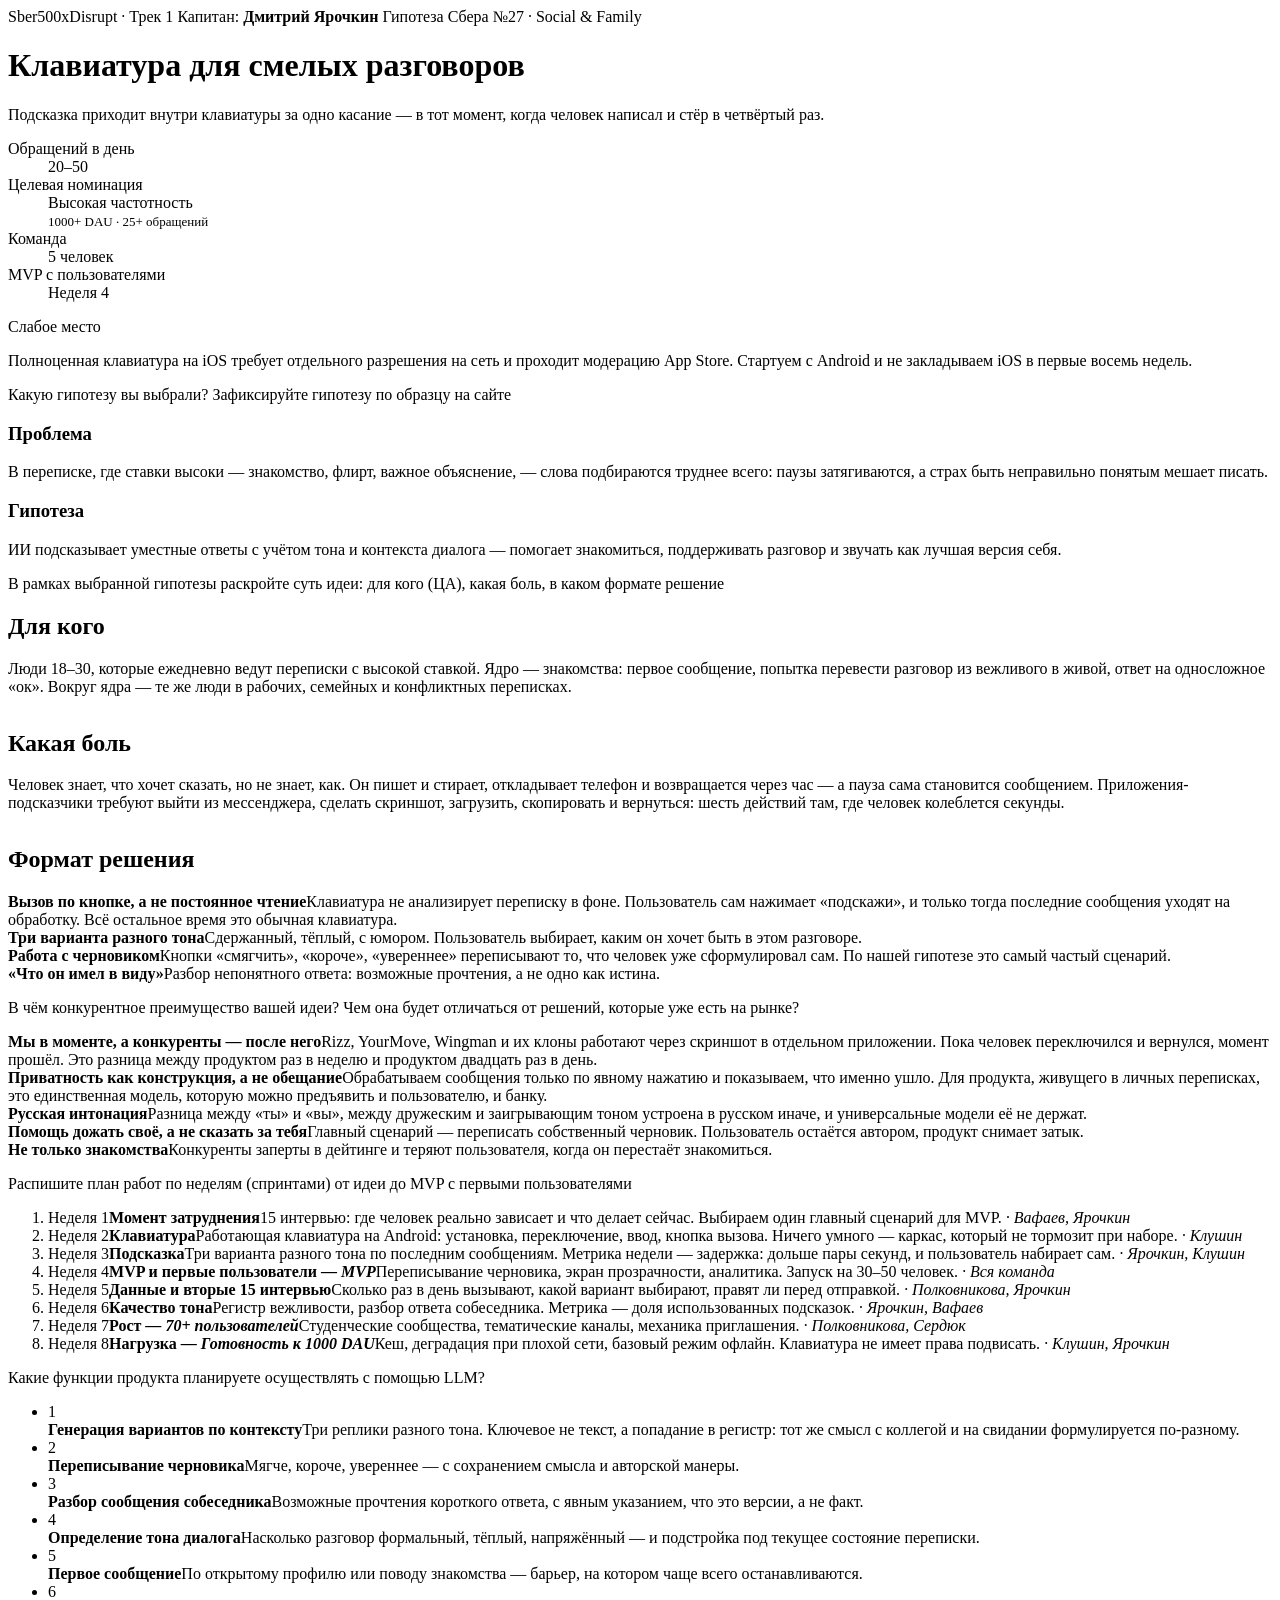
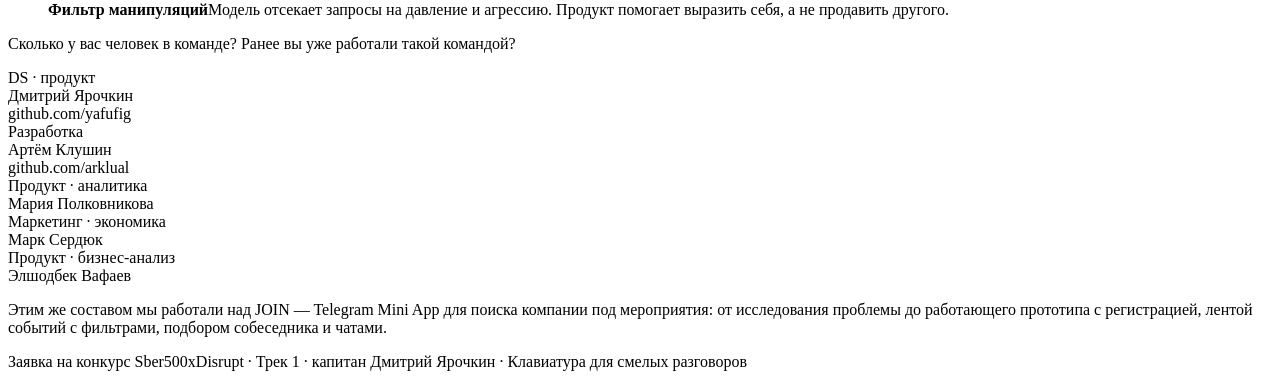
==== index.html @ 3f8eac75 "Add files via upload" ====
<!doctype html>
<html lang="ru">
<head>
<meta charset="utf-8">
<meta name="viewport" content="width=device-width,initial-scale=1">
<title>Клавиатура для смелых разговоров — заявка Sber500xDisrupt</title>
<meta name="description" content="Подсказка приходит внутри клавиатуры за одно касание — в тот момент, когда человек написал и стёр в четвёртый раз.">
<link rel="preconnect" href="https://fonts.googleapis.com">
<link rel="preconnect" href="https://fonts.gstatic.com" crossorigin>
<link href="https://fonts.googleapis.com/css2?family=Unbounded:wght@500;600;700&family=Golos+Text:wght@400;500;600&family=JetBrains+Mono:wght@400;500;700&display=swap" rel="stylesheet">
<link rel="stylesheet" href="style.css">
<style>:root{--accent:#E0245E}</style>
</head>
<body>
<div class="wrap">

<header class="masthead">
  <div class="stamp">
    <span>Sber500xDisrupt · Трек 1</span><span class="dot"></span>
    <span>Капитан: <b>Дмитрий Ярочкин</b></span><span class="dot"></span>
    <span>Гипотеза Сбера №27 · Social &amp; Family</span>
  </div>
  <h1>Клавиатура для <span class="hl">смелых разговоров</span></h1>
  <p class="lede">Подсказка приходит внутри клавиатуры за одно касание — в тот момент, когда человек написал и стёр в четвёртый раз.</p>
</header>

<div class="verdict">
  <dl class="verdict-grid">
    <div class="cell"><dt>Обращений в день</dt><dd><span class="big">20–50</span></dd></div>
    <div class="cell"><dt>Целевая номинация</dt><dd>Высокая частотность<br><span style="color:var(--ink-faint);font-size:13px">1000+ DAU · 25+ обращений</span></dd></div>
    <div class="cell"><dt>Команда</dt><dd>5 человек</dd></div>
    <div class="cell"><dt>MVP с пользователями</dt><dd>Неделя 4</dd></div>
  </dl>
  <div class="weakspot">
    <span class="tag">Слабое место</span>
    <p>Полноценная клавиатура на iOS требует отдельного разрешения на сеть и проходит модерацию App Store. Стартуем с Android и не закладываем iOS в первые восемь недель.</p>
  </div>
</div>

<main>

<section>
  <p class="q">Какую гипотезу вы выбрали? Зафиксируйте гипотезу по образцу на сайте</p>
  <div class="duo">
    <div class="card"><h3>Проблема</h3><p>В переписке, где ставки высоки — знакомство, флирт, важное объяснение, — слова подбираются труднее всего: паузы затягиваются, а страх быть неправильно понятым мешает писать.</p></div>
    <div class="card accented"><h3>Гипотеза</h3><p>ИИ подсказывает уместные ответы с учётом тона и контекста диалога — помогает знакомиться, поддерживать разговор и звучать как лучшая версия себя.</p></div>
  </div>
</section>

<section>
  <p class="q">В рамках выбранной гипотезы раскройте суть идеи: для кого (ЦА), какая боль, в каком формате решение</p>
  <h2>Для кого</h2>
  <p>Люди 18–30, которые ежедневно ведут переписки с высокой ставкой. Ядро — знакомства: первое сообщение, попытка перевести разговор из вежливого в живой, ответ на односложное «ок». Вокруг ядра — те же люди в рабочих, семейных и конфликтных переписках.</p>
  <h2 style="margin-top:34px">Какая боль</h2>
  <p>Человек знает, что хочет сказать, но не знает, как. Он пишет и стирает, откладывает телефон и возвращается через час — а пауза сама становится сообщением. Приложения-подсказчики требуют выйти из мессенджера, сделать скриншот, загрузить, скопировать и вернуться: шесть действий там, где человек колеблется секунды.</p>
  <h2 style="margin-top:34px">Формат решения</h2>
  <div class="claims"><div class="claim"><b>Вызов по кнопке, а не постоянное чтение</b><span>Клавиатура не анализирует переписку в фоне. Пользователь сам нажимает «подскажи», и только тогда последние сообщения уходят на обработку. Всё остальное время это обычная клавиатура.</span></div><div class="claim"><b>Три варианта разного тона</b><span>Сдержанный, тёплый, с юмором. Пользователь выбирает, каким он хочет быть в этом разговоре.</span></div><div class="claim"><b>Работа с черновиком</b><span>Кнопки «смягчить», «короче», «увереннее» переписывают то, что человек уже сформулировал сам. По нашей гипотезе это самый частый сценарий.</span></div><div class="claim"><b>«Что он имел в виду»</b><span>Разбор непонятного ответа: возможные прочтения, а не одно как истина.</span></div></div>
</section>

<section>
  <p class="q">В чём конкурентное преимущество вашей идеи? Чем она будет отличаться от решений, которые уже есть на рынке?</p>
  <div class="claims"><div class="claim"><b>Мы в моменте, а конкуренты — после него</b><span>Rizz, YourMove, Wingman и их клоны работают через скриншот в отдельном приложении. Пока человек переключился и вернулся, момент прошёл. Это разница между продуктом раз в неделю и продуктом двадцать раз в день.</span></div><div class="claim"><b>Приватность как конструкция, а не обещание</b><span>Обрабатываем сообщения только по явному нажатию и показываем, что именно ушло. Для продукта, живущего в личных переписках, это единственная модель, которую можно предъявить и пользователю, и банку.</span></div><div class="claim"><b>Русская интонация</b><span>Разница между «ты» и «вы», между дружеским и заигрывающим тоном устроена в русском иначе, и универсальные модели её не держат.</span></div><div class="claim"><b>Помощь дожать своё, а не сказать за тебя</b><span>Главный сценарий — переписать собственный черновик. Пользователь остаётся автором, продукт снимает затык.</span></div><div class="claim"><b>Не только знакомства</b><span>Конкуренты заперты в дейтинге и теряют пользователя, когда он перестаёт знакомиться.</span></div></div>
</section>

<section>
  <p class="q">Распишите план работ по неделям (спринтами) от идеи до MVP с первыми пользователями</p>
  <ol class="sprints"><li class="sprint"><span class="wk">Неделя 1</span><b>Момент затруднения</b><span>15 интервью: где человек реально зависает и что делает сейчас. Выбираем один главный сценарий для MVP. <em>· Вафаев, Ярочкин</em></span></li><li class="sprint"><span class="wk">Неделя 2</span><b>Клавиатура</b><span>Работающая клавиатура на Android: установка, переключение, ввод, кнопка вызова. Ничего умного — каркас, который не тормозит при наборе. <em>· Клушин</em></span></li><li class="sprint"><span class="wk">Неделя 3</span><b>Подсказка</b><span>Три варианта разного тона по последним сообщениям. Метрика недели — задержка: дольше пары секунд, и пользователь набирает сам. <em>· Ярочкин, Клушин</em></span></li><li class="sprint milestone"><span class="wk">Неделя 4</span><b>MVP и первые пользователи — <em>MVP</em></b><span>Переписывание черновика, экран прозрачности, аналитика. Запуск на 30–50 человек. <em>· Вся команда</em></span></li><li class="sprint"><span class="wk">Неделя 5</span><b>Данные и вторые 15 интервью</b><span>Сколько раз в день вызывают, какой вариант выбирают, правят ли перед отправкой. <em>· Полковникова, Ярочкин</em></span></li><li class="sprint"><span class="wk">Неделя 6</span><b>Качество тона</b><span>Регистр вежливости, разбор ответа собеседника. Метрика — доля использованных подсказок. <em>· Ярочкин, Вафаев</em></span></li><li class="sprint milestone"><span class="wk">Неделя 7</span><b>Рост — <em>70+ пользователей</em></b><span>Студенческие сообщества, тематические каналы, механика приглашения. <em>· Полковникова, Сердюк</em></span></li><li class="sprint milestone"><span class="wk">Неделя 8</span><b>Нагрузка — <em>Готовность к 1000 DAU</em></b><span>Кеш, деградация при плохой сети, базовый режим офлайн. Клавиатура не имеет права подвисать. <em>· Клушин, Ярочкин</em></span></li></ol>
</section>

<section>
  <p class="q">Какие функции продукта планируете осуществлять с помощью LLM?</p>
  <ul class="llm"><li><span class="n">1</span><div><b>Генерация вариантов по контексту</b><span>Три реплики разного тона. Ключевое не текст, а попадание в регистр: тот же смысл с коллегой и на свидании формулируется по-разному.</span></div></li><li><span class="n">2</span><div><b>Переписывание черновика</b><span>Мягче, короче, увереннее — с сохранением смысла и авторской манеры.</span></div></li><li><span class="n">3</span><div><b>Разбор сообщения собеседника</b><span>Возможные прочтения короткого ответа, с явным указанием, что это версии, а не факт.</span></div></li><li><span class="n">4</span><div><b>Определение тона диалога</b><span>Насколько разговор формальный, тёплый, напряжённый — и подстройка под текущее состояние переписки.</span></div></li><li><span class="n">5</span><div><b>Первое сообщение</b><span>По открытому профилю или поводу знакомства — барьер, на котором чаще всего останавливаются.</span></div></li><li><span class="n">6</span><div><b>Фильтр манипуляций</b><span>Модель отсекает запросы на давление и агрессию. Продукт помогает выразить себя, а не продавить другого.</span></div></li></ul>
</section>

<section>
  <p class="q">Сколько у вас человек в команде? Ранее вы уже работали такой командой?</p>
  <div class="team"><div class="member"><div class="role">DS · продукт</div><div class="nm">Дмитрий Ярочкин</div><div class="gh">github.com/yafufig</div></div><div class="member"><div class="role">Разработка</div><div class="nm">Артём Клушин</div><div class="gh">github.com/arklual</div></div><div class="member"><div class="role">Продукт · аналитика</div><div class="nm">Мария Полковникова</div></div><div class="member"><div class="role">Маркетинг · экономика</div><div class="nm">Марк Сердюк</div></div><div class="member"><div class="role">Продукт · бизнес-анализ</div><div class="nm">Элшодбек Вафаев</div></div></div>
  <p class="note">Этим же составом мы работали над JOIN — Telegram Mini App для поиска компании под мероприятия: от исследования проблемы до работающего прототипа с регистрацией, лентой событий с фильтрами, подбором собеседника и чатами.</p>
</section>

</main>

<footer>
  Заявка на конкурс Sber500xDisrupt · Трек 1 · капитан Дмитрий Ярочкин · Клавиатура для смелых разговоров
</footer>
</div>
</body>
</html>
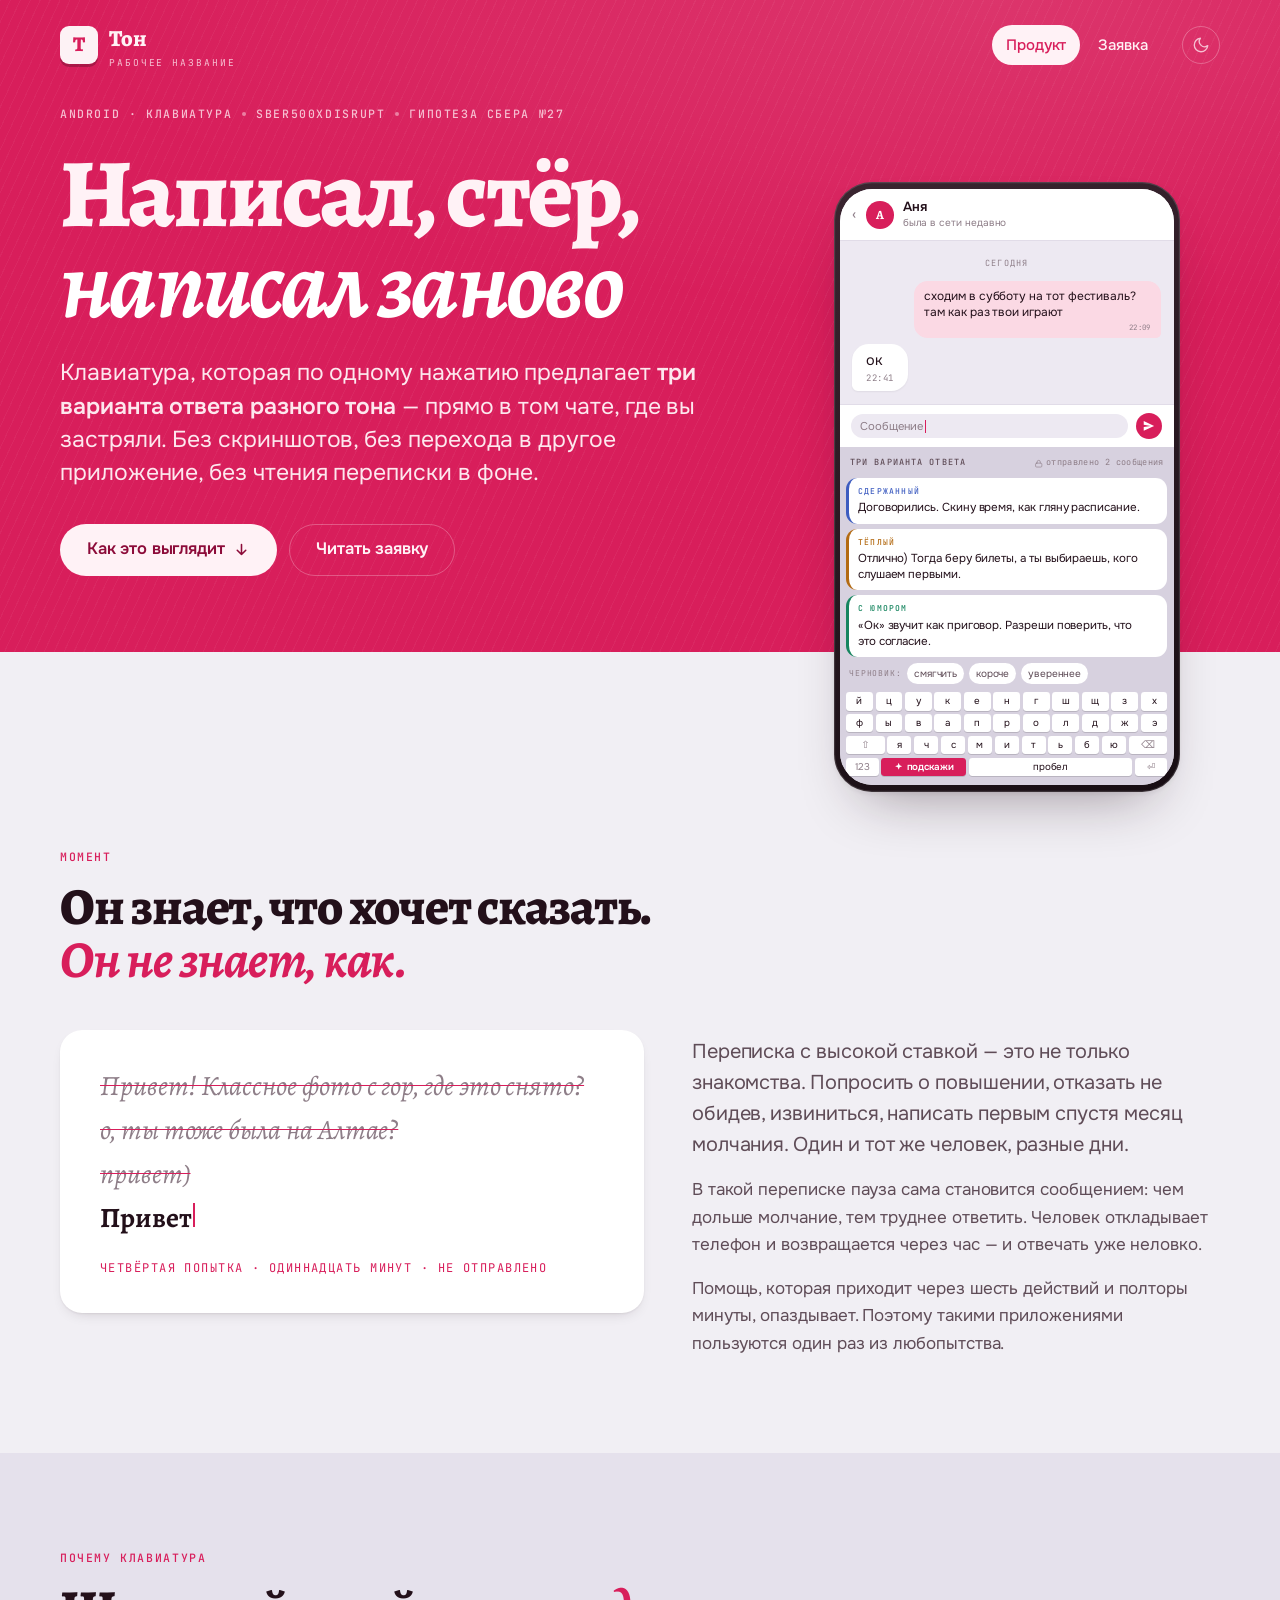
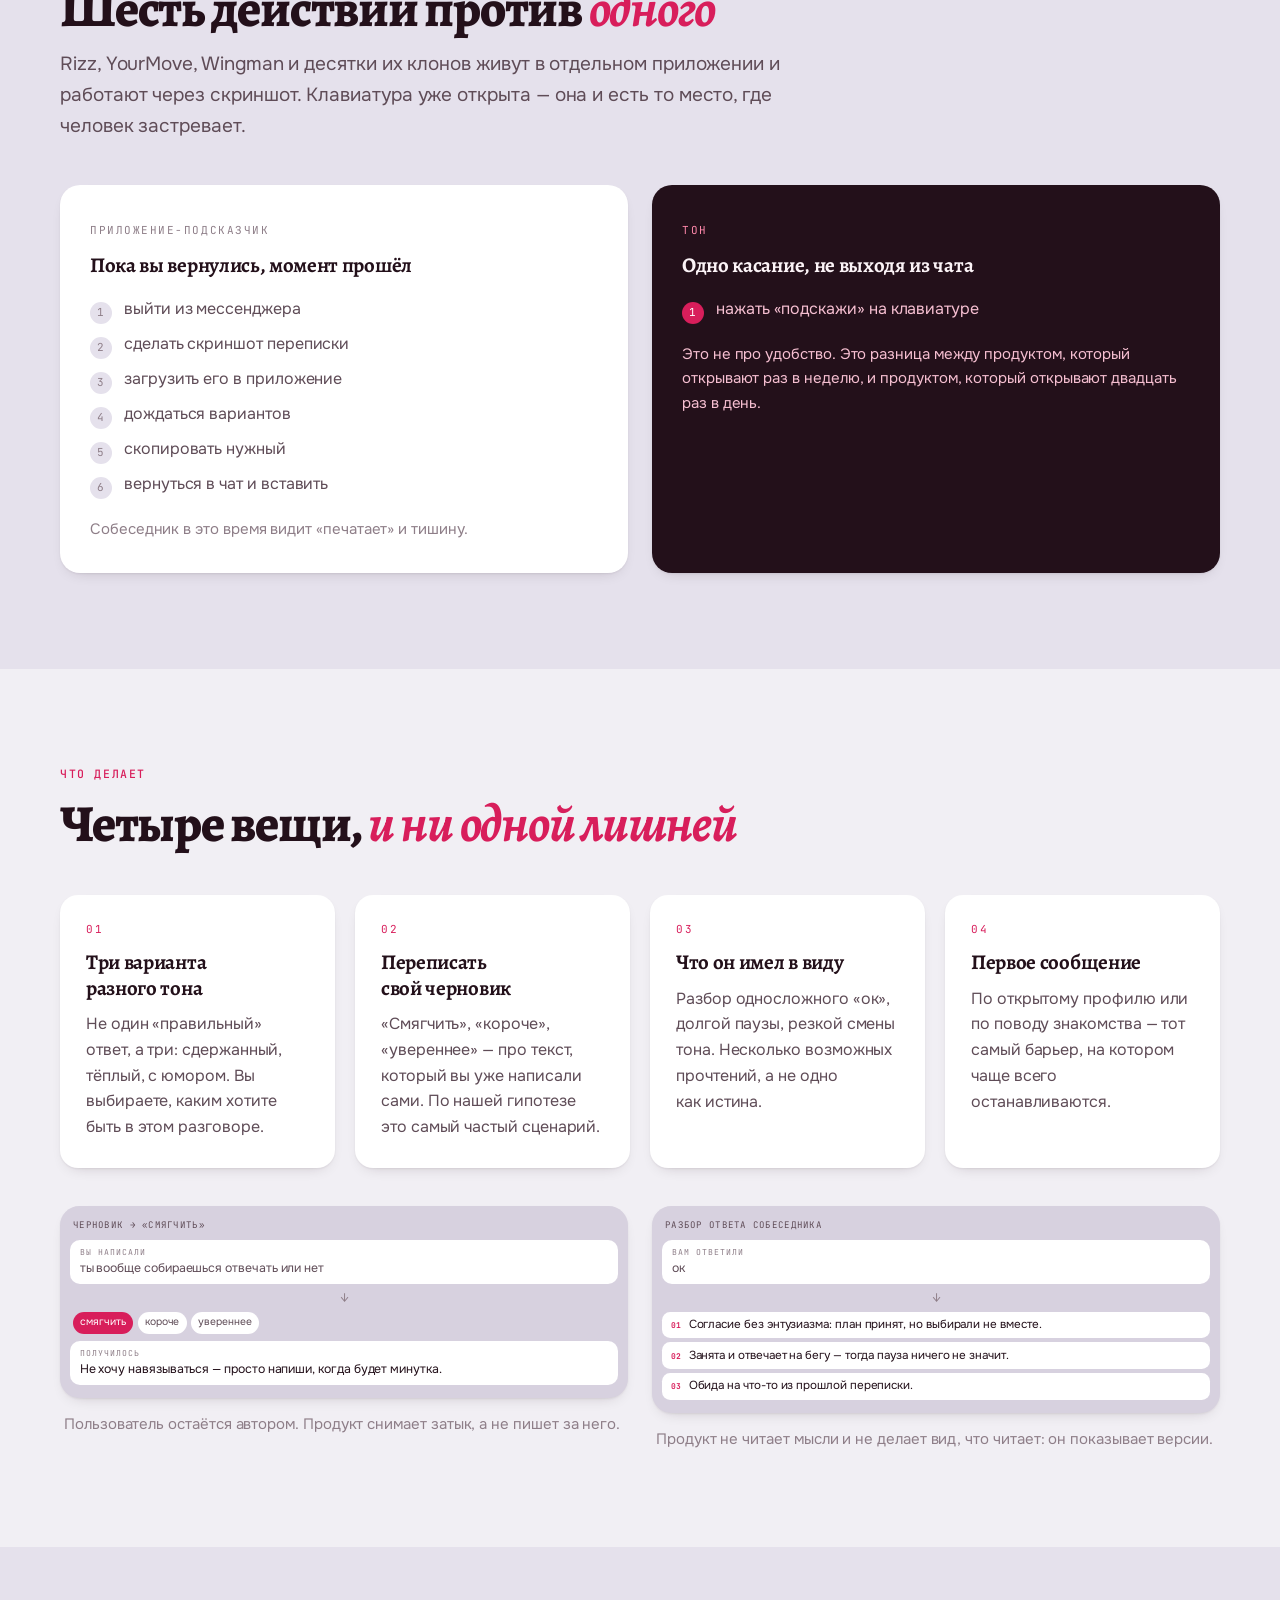
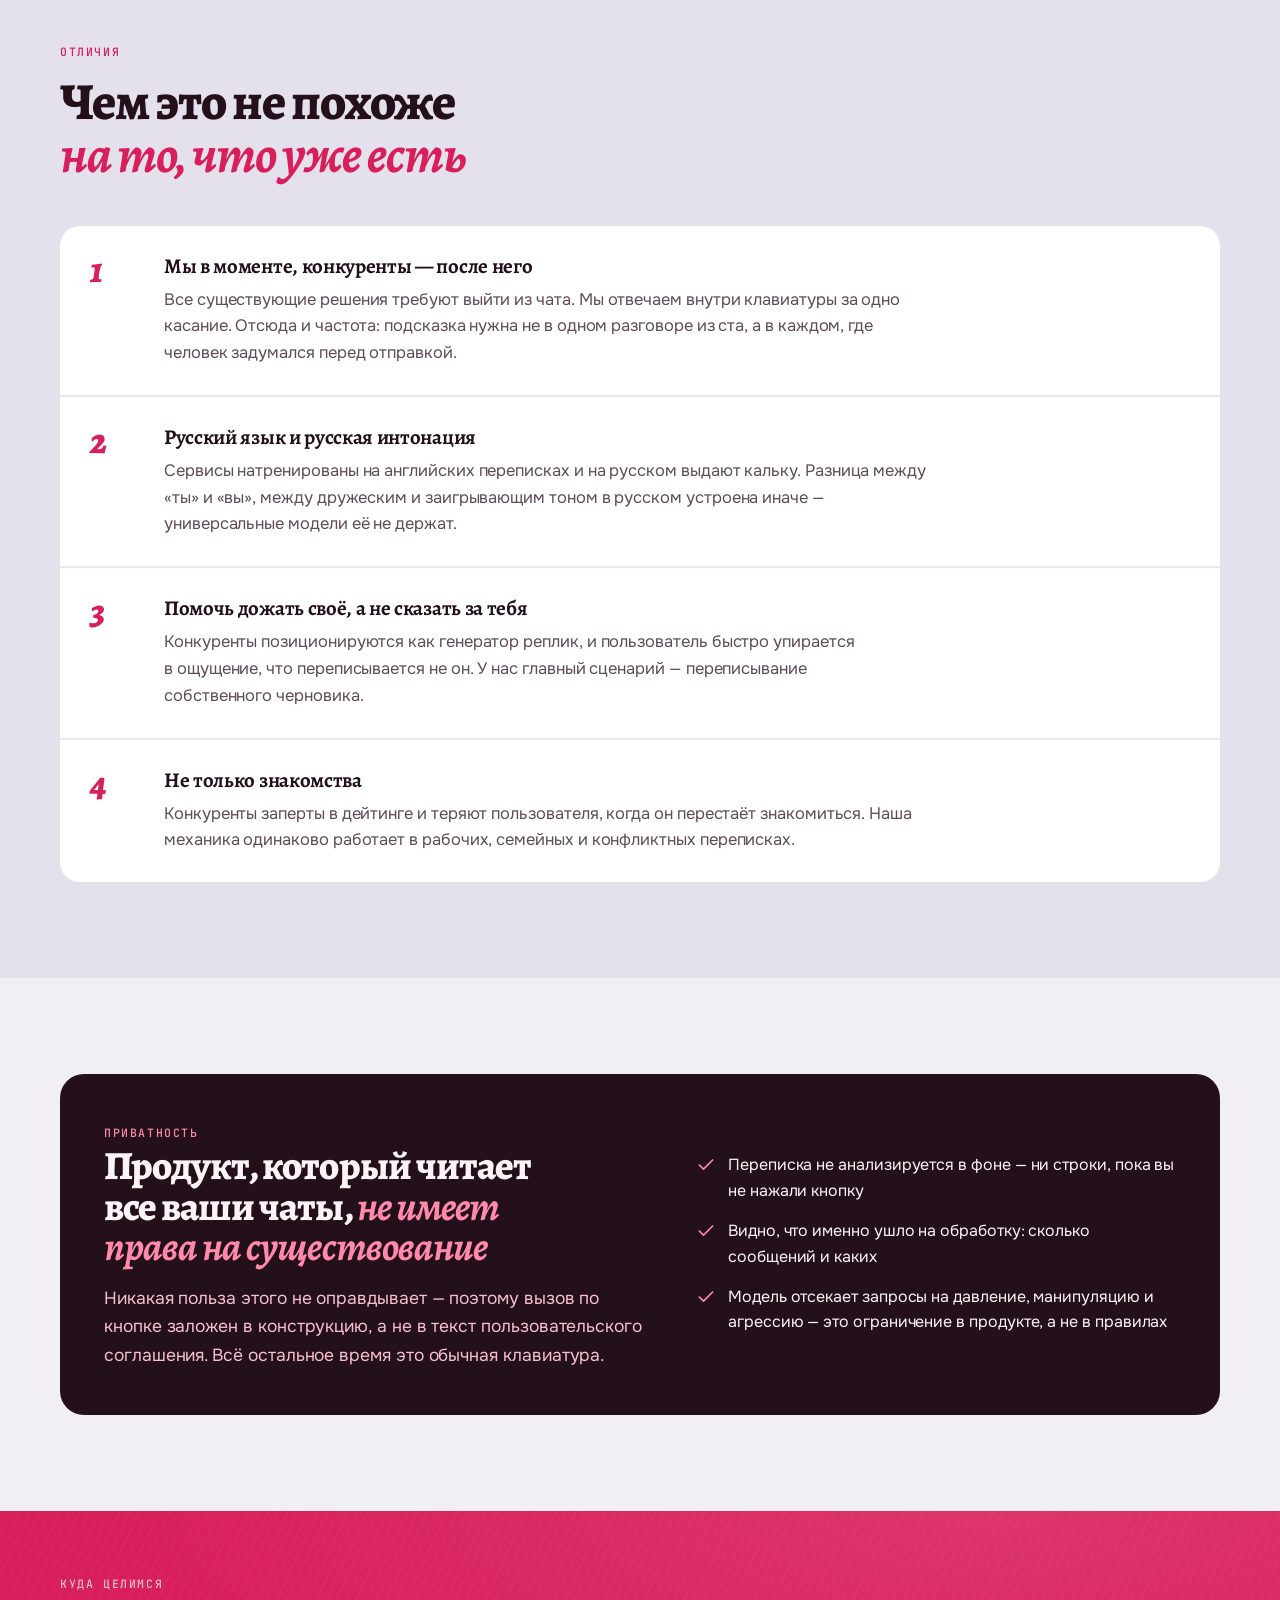
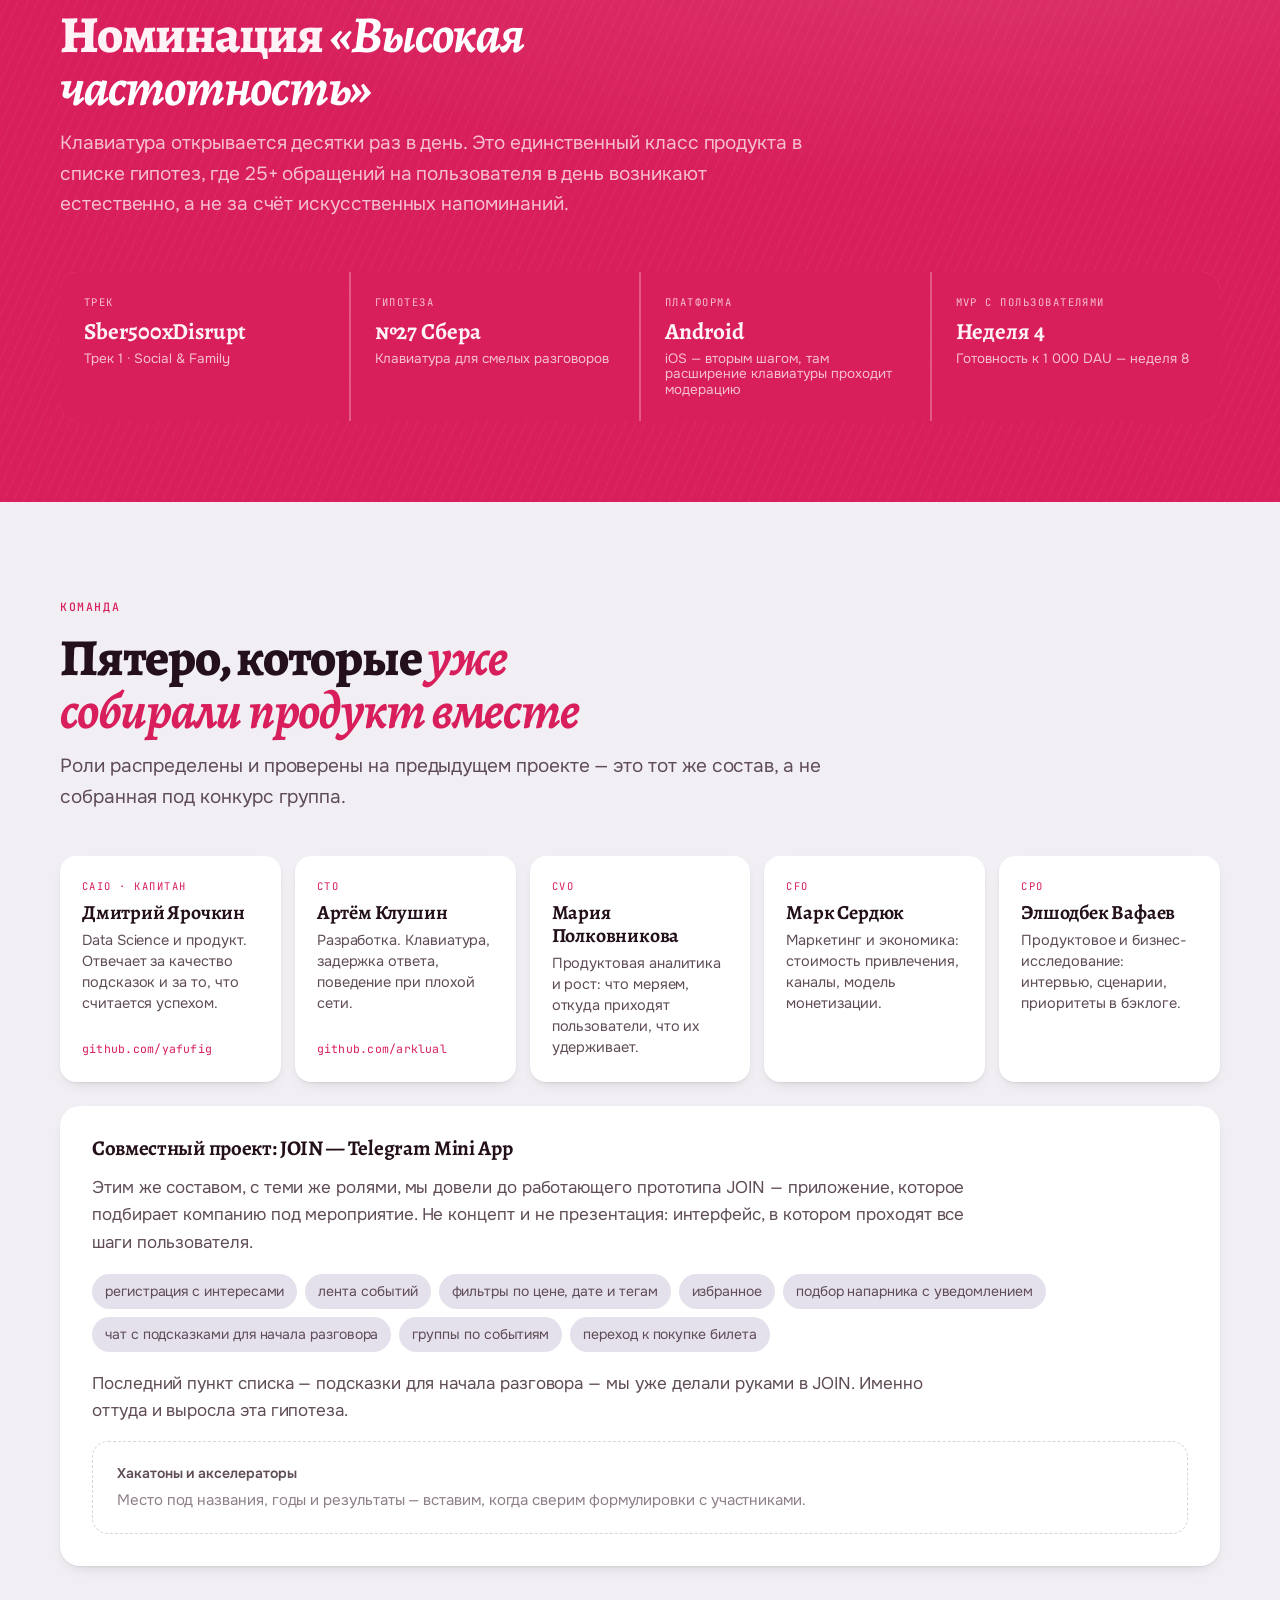
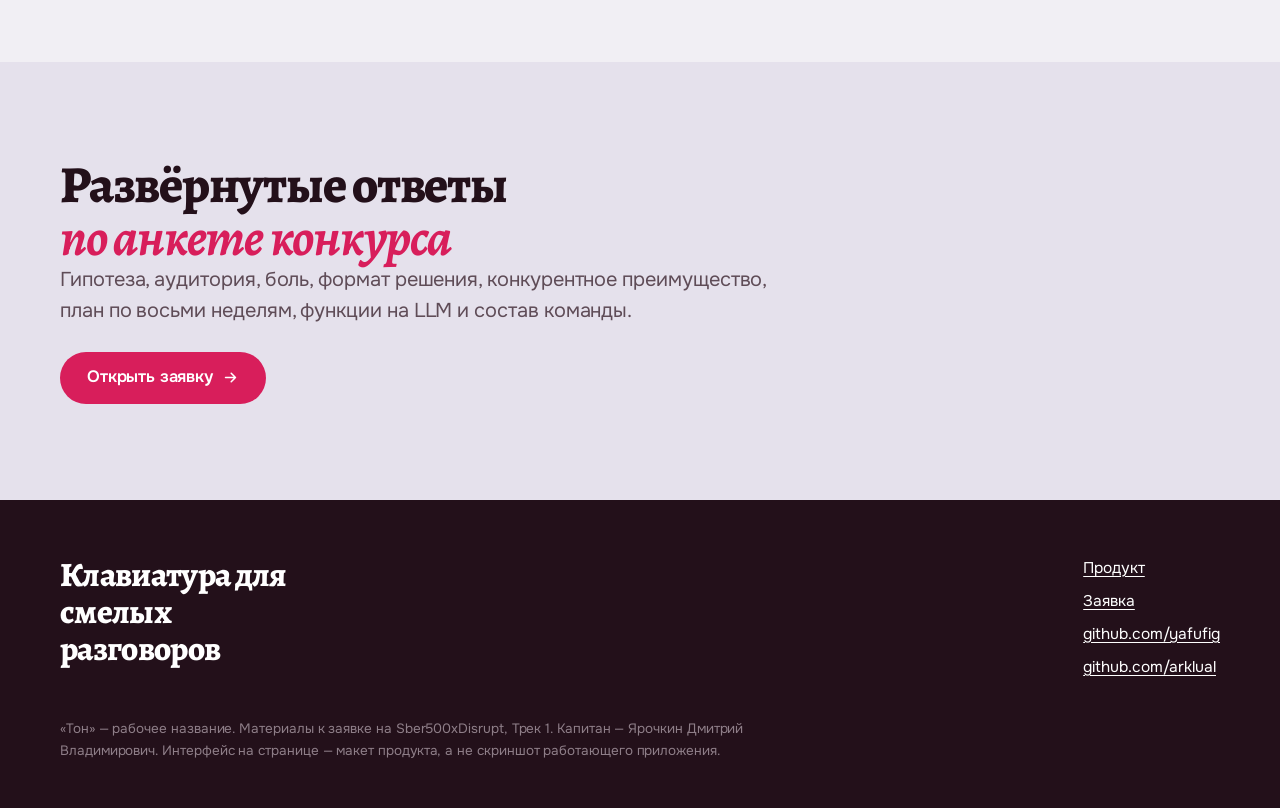
==== commit e50d10cb: "Add files via upload" ====
--- a/index.html
+++ b/index.html
@@ -2,87 +2,500 @@
 <html lang="ru">
 <head>
 <meta charset="utf-8">
-<meta name="viewport" content="width=device-width,initial-scale=1">
-<title>Клавиатура для смелых разговоров — заявка Sber500xDisrupt</title>
-<meta name="description" content="Подсказка приходит внутри клавиатуры за одно касание — в тот момент, когда человек написал и стёр в четвёртый раз.">
+<meta name="viewport" content="width=device-width, initial-scale=1">
+<title>Тон — клавиатура для смелых разговоров</title>
+<meta name="description" content="Клавиатура, которая подсказывает три варианта ответа разного тона прямо в чате — по нажатию, а не в фоне. Проект команды Ярочкина для Sber500xDisrupt.">
+<meta property="og:title" content="Тон — клавиатура для смелых разговоров">
+<meta property="og:description" content="Три варианта ответа разного тона прямо в клавиатуре. Одно касание вместо шести.">
+<meta property="og:type" content="website">
 <link rel="preconnect" href="https://fonts.googleapis.com">
 <link rel="preconnect" href="https://fonts.gstatic.com" crossorigin>
-<link href="https://fonts.googleapis.com/css2?family=Unbounded:wght@500;600;700&family=Golos+Text:wght@400;500;600&family=JetBrains+Mono:wght@400;500;700&display=swap" rel="stylesheet">
+<link href="https://fonts.googleapis.com/css2?family=Alegreya:ital,wght@0,500;0,700;0,800;1,500;1,700;1,800&family=JetBrains+Mono:wght@400;500;600&family=Onest:wght@400;500;600;700&display=swap" rel="stylesheet">
 <link rel="stylesheet" href="style.css">
-<style>:root{--accent:#E0245E}</style>
+<script>try{var t=localStorage.getItem('tone-theme');if(t==='dark'||t==='light')document.documentElement.setAttribute('data-theme',t)}catch(e){}</script>
 </head>
 <body>
-<div class="wrap">
-
-<header class="masthead">
-  <div class="stamp">
-    <span>Sber500xDisrupt · Трек 1</span><span class="dot"></span>
-    <span>Капитан: <b>Дмитрий Ярочкин</b></span><span class="dot"></span>
-    <span>Гипотеза Сбера №27 · Social &amp; Family</span>
-  </div>
-  <h1>Клавиатура для <span class="hl">смелых разговоров</span></h1>
-  <p class="lede">Подсказка приходит внутри клавиатуры за одно касание — в тот момент, когда человек написал и стёр в четвёртый раз.</p>
-</header>
-
-<div class="verdict">
-  <dl class="verdict-grid">
-    <div class="cell"><dt>Обращений в день</dt><dd><span class="big">20–50</span></dd></div>
-    <div class="cell"><dt>Целевая номинация</dt><dd>Высокая частотность<br><span style="color:var(--ink-faint);font-size:13px">1000+ DAU · 25+ обращений</span></dd></div>
-    <div class="cell"><dt>Команда</dt><dd>5 человек</dd></div>
-    <div class="cell"><dt>MVP с пользователями</dt><dd>Неделя 4</dd></div>
-  </dl>
-  <div class="weakspot">
-    <span class="tag">Слабое место</span>
-    <p>Полноценная клавиатура на iOS требует отдельного разрешения на сеть и проходит модерацию App Store. Стартуем с Android и не закладываем iOS в первые восемь недель.</p>
+
+<a class="skip" href="#main">Перейти к содержанию</a>
+
+<div class="field on-brand">
+  <div class="shell">
+
+    <header class="site-head">
+      <a class="brandmark" href="index.html">
+        <span class="keycap" aria-hidden="true">Т</span>
+        <span class="wm">Тон<small>рабочее название</small></span>
+      </a>
+      <nav class="site-nav" aria-label="Разделы">
+        <a href="index.html" aria-current="page">Продукт</a>
+        <a href="application.html">Заявка</a>
+      </nav>
+      <button class="theme-btn" type="button" id="theme" aria-label="Переключить тёмную тему">
+        <svg class="i-moon" viewBox="0 0 24 24" fill="none" stroke="currentColor" stroke-width="1.8" stroke-linecap="round" stroke-linejoin="round" aria-hidden="true"><path d="M21 12.8A9 9 0 1 1 11.2 3a7 7 0 0 0 9.8 9.8z"/></svg>
+        <svg class="i-sun" viewBox="0 0 24 24" fill="none" stroke="currentColor" stroke-width="1.8" stroke-linecap="round" aria-hidden="true"><circle cx="12" cy="12" r="4.2"/><path d="M12 2.5v2M12 19.5v2M2.5 12h2M19.5 12h2M5.2 5.2l1.4 1.4M17.4 17.4l1.4 1.4M18.8 5.2l-1.4 1.4M6.6 17.4l-1.4 1.4"/></svg>
+      </button>
+    </header>
+
+    <section class="hero">
+      <div class="hero-grid">
+        <div class="hero-copy">
+          <p class="eyebrow mono">
+            <span>Android · клавиатура</span><span class="sep" aria-hidden="true"></span>
+            <span>Sber500xDisrupt</span><span class="sep" aria-hidden="true"></span>
+            <span>гипотеза Сбера №27</span>
+          </p>
+
+          <h1 class="hero-title">Написал, стёр,<em>написал заново</em></h1>
+
+          <p class="hero-lede">
+            Клавиатура, которая по одному нажатию предлагает <b>три варианта ответа разного тона</b> —
+            прямо в том чате, где вы застряли. Без скриншотов, без перехода в другое приложение,
+            без чтения переписки в фоне.
+          </p>
+
+          <div class="hero-actions">
+            <a class="btn btn-solid" href="#how">
+              Как это выглядит
+              <svg viewBox="0 0 24 24" fill="none" stroke="currentColor" stroke-width="2.2" stroke-linecap="round" stroke-linejoin="round" aria-hidden="true"><path d="M12 5v14M6 13l6 6 6-6"/></svg>
+            </a>
+            <a class="btn btn-ghost" href="application.html">Читать заявку</a>
+          </div>
+        </div>
+
+        <figure class="hero-device" id="how">
+          <div class="device">
+            <div class="screen">
+
+              <div class="scr-top">
+                <span class="back" aria-hidden="true">‹</span>
+                <span class="av" aria-hidden="true">А</span>
+                <span class="who"><b>Аня</b><span>была в сети недавно</span></span>
+              </div>
+
+              <div class="chat">
+                <p class="day">сегодня</p>
+                <div class="bub out">сходим в субботу на тот фестиваль? там как раз твои играют<time>22:09</time></div>
+                <div class="bub in flat">ок<time>22:41</time></div>
+              </div>
+
+              <div class="composer">
+                <span class="fld">Сообщение<span class="caret" aria-hidden="true"></span></span>
+                <span class="send" aria-hidden="true"><svg viewBox="0 0 24 24"><path d="M3 20.5 21 12 3 3.5 3 10l12 2-12 2z"/></svg></span>
+              </div>
+
+              <div class="kb">
+                <div class="kb-head">
+                  <span class="t">Три варианта ответа</span>
+                  <span class="priv">
+                    <svg viewBox="0 0 24 24" stroke-linecap="round" stroke-linejoin="round" aria-hidden="true"><rect x="4" y="10.5" width="16" height="10" rx="2.5"/><path d="M8 10.5V7.5a4 4 0 0 1 8 0v3"/></svg>
+                    отправлено 2 сообщения
+                  </span>
+                </div>
+
+                <ul class="opts">
+                  <li class="opt cool">
+                    <span class="lbl">сдержанный</span>
+                    <p>Договорились. Скину время, как гляну расписание.</p>
+                  </li>
+                  <li class="opt warm">
+                    <span class="lbl">тёплый</span>
+                    <p>Отлично) Тогда беру билеты, а ты выбираешь, кого слушаем первыми.</p>
+                  </li>
+                  <li class="opt fun">
+                    <span class="lbl">с юмором</span>
+                    <p>«Ок» звучит как приговор. Разреши поверить, что это согласие.</p>
+                  </li>
+                </ul>
+
+                <div class="kb-draft">
+                  <span class="cap">черновик:</span>
+                  <span class="pill">смягчить</span>
+                  <span class="pill">короче</span>
+                  <span class="pill">увереннее</span>
+                </div>
+
+                <div class="keys" aria-hidden="true">
+                  <div class="krow"><span>й</span><span>ц</span><span>у</span><span>к</span><span>е</span><span>н</span><span>г</span><span>ш</span><span>щ</span><span>з</span><span>х</span></div>
+                  <div class="krow"><span>ф</span><span>ы</span><span>в</span><span>а</span><span>п</span><span>р</span><span>о</span><span>л</span><span>д</span><span>ж</span><span>э</span></div>
+                  <div class="krow"><span class="wide dim">⇧</span><span>я</span><span>ч</span><span>с</span><span>м</span><span>и</span><span>т</span><span>ь</span><span>б</span><span>ю</span><span class="wide dim">⌫</span></div>
+                  <div class="krow">
+                    <span class="dim">123</span>
+                    <span class="hint"><svg viewBox="0 0 24 24" aria-hidden="true"><path d="M12 2 9.6 8.6 3 11l6.6 2.4L12 20l2.4-6.6L21 11l-6.6-2.4z"/></svg>подскажи</span>
+                    <span class="space">пробел</span>
+                    <span class="dim">⏎</span>
+                  </div>
+                </div>
+              </div>
+
+            </div>
+          </div>
+          <figcaption class="visually-hidden"></figcaption>
+        </figure>
+      </div>
+    </section>
+
   </div>
 </div>
 
-<main>
-
-<section>
-  <p class="q">Какую гипотезу вы выбрали? Зафиксируйте гипотезу по образцу на сайте</p>
-  <div class="duo">
-    <div class="card"><h3>Проблема</h3><p>В переписке, где ставки высоки — знакомство, флирт, важное объяснение, — слова подбираются труднее всего: паузы затягиваются, а страх быть неправильно понятым мешает писать.</p></div>
-    <div class="card accented"><h3>Гипотеза</h3><p>ИИ подсказывает уместные ответы с учётом тона и контекста диалога — помогает знакомиться, поддерживать разговор и звучать как лучшая версия себя.</p></div>
+<main id="main">
+
+  <section class="band first">
+    <div class="shell">
+      <div class="sec-head">
+        <span class="mono">Момент</span>
+        <h2>Он знает, что хочет сказать.<br><em>Он не знает, как.</em></h2>
+      </div>
+
+      <div class="split">
+        <div class="drafting">
+          <p class="d struck">Привет! Классное фото с гор, где это снято?</p>
+          <p class="d struck">о, ты тоже была на Алтае?</p>
+          <p class="d struck">привет)</p>
+          <p class="d live">Привет<span class="caret" aria-hidden="true"></span></p>
+          <p class="meta">четвёртая попытка · одиннадцать минут · не отправлено</p>
+        </div>
+
+        <div class="split-text">
+          <p class="lead">
+            Переписка с высокой ставкой — это не только знакомства. Попросить о повышении,
+            отказать не обидев, извиниться, написать первым спустя месяц молчания.
+            Один и тот же человек, разные дни.
+          </p>
+          <p>
+            В такой переписке пауза сама становится сообщением: чем дольше молчание, тем труднее
+            ответить. Человек откладывает телефон и возвращается через час — и отвечать уже неловко.
+          </p>
+          <p>
+            Помощь, которая приходит через шесть действий и полторы минуты, опаздывает.
+            Поэтому такими приложениями пользуются один раз из любопытства.
+          </p>
+        </div>
+      </div>
+    </div>
+  </section>
+
+  <section class="band band-paper2">
+    <div class="shell">
+      <div class="sec-head">
+        <span class="mono">Почему клавиатура</span>
+        <h2>Шесть действий против <em>одного</em></h2>
+        <p>Rizz, YourMove, Wingman и десятки их клонов живут в отдельном приложении и работают через скриншот. Клавиатура уже открыта — она и есть то место, где человек застревает.</p>
+      </div>
+
+      <div class="versus">
+        <div class="vs-card">
+          <span class="tag">Приложение-подсказчик</span>
+          <h3>Пока вы вернулись, момент прошёл</h3>
+          <ol class="steps">
+            <li>выйти из мессенджера</li>
+            <li>сделать скриншот переписки</li>
+            <li>загрузить его в приложение</li>
+            <li>дождаться вариантов</li>
+            <li>скопировать нужный</li>
+            <li>вернуться в чат и вставить</li>
+          </ol>
+          <p class="vs-note">Собеседник в это время видит «печатает» и тишину.</p>
+        </div>
+
+        <div class="vs-card win">
+          <span class="tag">Тон</span>
+          <h3>Одно касание, не выходя из чата</h3>
+          <ol class="steps">
+            <li>нажать «подскажи» на клавиатуре</li>
+          </ol>
+          <p class="vs-note">
+            Это не про удобство. Это разница между продуктом, который открывают раз в неделю,
+            и продуктом, который открывают двадцать раз в день.
+          </p>
+        </div>
+      </div>
+    </div>
+  </section>
+
+  <section class="band">
+    <div class="shell">
+      <div class="sec-head">
+        <span class="mono">Что делает</span>
+        <h2>Четыре вещи, <em>и ни одной лишней</em></h2>
+      </div>
+
+      <div class="cards">
+        <article class="card">
+          <span class="num">01</span>
+          <h3>Три варианта разного тона</h3>
+          <p>Не один «правильный» ответ, а три: сдержанный, тёплый, с юмором. Вы выбираете, каким хотите быть в этом разговоре.</p>
+        </article>
+        <article class="card">
+          <span class="num">02</span>
+          <h3>Переписать свой черновик</h3>
+          <p>«Смягчить», «короче», «увереннее» — про текст, который вы уже написали сами. По нашей гипотезе это самый частый сценарий.</p>
+        </article>
+        <article class="card">
+          <span class="num">03</span>
+          <h3>Что он имел в виду</h3>
+          <p>Разбор односложного «ок», долгой паузы, резкой смены тона. Несколько возможных прочтений, а не одно как истина.</p>
+        </article>
+        <article class="card">
+          <span class="num">04</span>
+          <h3>Первое сообщение</h3>
+          <p>По открытому профилю или по поводу знакомства — тот самый барьер, на котором чаще всего останавливаются.</p>
+        </article>
+      </div>
+
+      <div class="frags">
+        <figure class="frag-wrap">
+          <div class="frag">
+            <span class="frag-title">Черновик → «смягчить»</span>
+            <div class="draftbox"><span class="cap">вы написали</span>ты вообще собираешься отвечать или нет</div>
+            <div class="arrow" aria-hidden="true">↓</div>
+            <div class="kb-draft">
+              <span class="pill on">смягчить</span>
+              <span class="pill">короче</span>
+              <span class="pill">увереннее</span>
+            </div>
+            <div class="draftbox" style="color:var(--ink)"><span class="cap">получилось</span>Не хочу навязываться — просто напиши, когда будет минутка.</div>
+          </div>
+          <figcaption>Пользователь остаётся автором. Продукт снимает затык, а не пишет за него.</figcaption>
+        </figure>
+
+        <figure class="frag-wrap">
+          <div class="frag">
+            <span class="frag-title">Разбор ответа собеседника</span>
+            <div class="draftbox"><span class="cap">вам ответили</span>ок</div>
+            <div class="arrow" aria-hidden="true">↓</div>
+            <div class="readings">
+              <p class="reading"><b>01</b>Согласие без энтузиазма: план принят, но выбирали не вместе.</p>
+              <p class="reading"><b>02</b>Занята и отвечает на бегу — тогда пауза ничего не значит.</p>
+              <p class="reading"><b>03</b>Обида на что-то из прошлой переписки.</p>
+            </div>
+          </div>
+          <figcaption>Продукт не читает мысли и не делает вид, что читает: он показывает версии.</figcaption>
+        </figure>
+      </div>
+    </div>
+  </section>
+
+  <section class="band band-paper2">
+    <div class="shell">
+      <div class="sec-head">
+        <span class="mono">Отличия</span>
+        <h2>Чем это не похоже <em>на то, что уже есть</em></h2>
+      </div>
+
+      <ol class="edges">
+        <li>
+          <span class="n" aria-hidden="true">1</span>
+          <div>
+            <h3>Мы в моменте, конкуренты — после него</h3>
+            <p>Все существующие решения требуют выйти из чата. Мы отвечаем внутри клавиатуры за одно касание. Отсюда и частота: подсказка нужна не в одном разговоре из ста, а в каждом, где человек задумался перед отправкой.</p>
+          </div>
+        </li>
+        <li>
+          <span class="n" aria-hidden="true">2</span>
+          <div>
+            <h3>Русский язык и русская интонация</h3>
+            <p>Сервисы натренированы на английских переписках и на русском выдают кальку. Разница между «ты» и «вы», между дружеским и заигрывающим тоном в русском устроена иначе — универсальные модели её не держат.</p>
+          </div>
+        </li>
+        <li>
+          <span class="n" aria-hidden="true">3</span>
+          <div>
+            <h3>Помочь дожать своё, а не сказать за тебя</h3>
+            <p>Конкуренты позиционируются как генератор реплик, и пользователь быстро упирается в ощущение, что переписывается не он. У нас главный сценарий — переписывание собственного черновика.</p>
+          </div>
+        </li>
+        <li>
+          <span class="n" aria-hidden="true">4</span>
+          <div>
+            <h3>Не только знакомства</h3>
+            <p>Конкуренты заперты в дейтинге и теряют пользователя, когда он перестаёт знакомиться. Наша механика одинаково работает в рабочих, семейных и конфликтных переписках.</p>
+          </div>
+        </li>
+      </ol>
+    </div>
+  </section>
+
+  <section class="band">
+    <div class="shell">
+      <div class="privacy">
+        <div>
+          <span class="mono">Приватность</span>
+          <h2>Продукт, который читает все ваши чаты, <em>не имеет права на существование</em></h2>
+          <p>
+            Никакая польза этого не оправдывает — поэтому вызов по кнопке заложен в конструкцию,
+            а не в текст пользовательского соглашения. Всё остальное время это обычная клавиатура.
+          </p>
+        </div>
+        <ul class="pchecks">
+          <li>
+            <svg viewBox="0 0 24 24" stroke-linecap="round" stroke-linejoin="round" aria-hidden="true"><path d="M20 6 9 17l-5-5"/></svg>
+            <span>Переписка не анализируется в фоне — ни строки, пока вы не нажали кнопку</span>
+          </li>
+          <li>
+            <svg viewBox="0 0 24 24" stroke-linecap="round" stroke-linejoin="round" aria-hidden="true"><path d="M20 6 9 17l-5-5"/></svg>
+            <span>Видно, что именно ушло на обработку: сколько сообщений и каких</span>
+          </li>
+          <li>
+            <svg viewBox="0 0 24 24" stroke-linecap="round" stroke-linejoin="round" aria-hidden="true"><path d="M20 6 9 17l-5-5"/></svg>
+            <span>Модель отсекает запросы на давление, манипуляцию и агрессию — это ограничение в продукте, а не в правилах</span>
+          </li>
+        </ul>
+      </div>
+    </div>
+  </section>
+
+  <section class="field">
+    <div class="shell band-tight">
+      <div class="sec-head" style="margin-bottom:0">
+        <span class="mono" style="color:var(--hero-ink-2)">Куда целимся</span>
+        <h2 style="color:var(--hero-ink)">Номинация <em style="color:#fff">«Высокая частотность»</em></h2>
+        <p style="color:var(--hero-ink-2)">
+          Клавиатура открывается десятки раз в день. Это единственный класс продукта в списке гипотез,
+          где 25+ обращений на пользователя в день возникают естественно, а не за счёт искусственных напоминаний.
+        </p>
+      </div>
+      <dl class="facts">
+        <div><dt>Трек</dt><dd>Sber500xDisrupt<small>Трек 1 · Social &amp; Family</small></dd></div>
+        <div><dt>Гипотеза</dt><dd>№27 Сбера<small>Клавиатура для смелых разговоров</small></dd></div>
+        <div><dt>Платформа</dt><dd>Android<small>iOS — вторым шагом, там расширение клавиатуры проходит модерацию</small></dd></div>
+        <div><dt>MVP с пользователями</dt><dd>Неделя 4<small>Готовность к 1 000 DAU — неделя 8</small></dd></div>
+      </dl>
+    </div>
+  </section>
+
+  <section class="band" id="team">
+    <div class="shell">
+      <div class="sec-head">
+        <span class="mono">Команда</span>
+        <h2>Пятеро, которые <em>уже собирали продукт вместе</em></h2>
+        <p>Роли распределены и проверены на предыдущем проекте — это тот же состав, а не собранная под конкурс группа.</p>
+      </div>
+
+      <div class="team">
+        <article class="person">
+          <span class="role">CAIO · капитан</span>
+          <span class="nm">Дмитрий Ярочкин</span>
+          <span class="what">Data Science и продукт. Отвечает за качество подсказок и за то, что считается успехом.</span>
+          <span class="gh"><a href="https://github.com/yafufig">github.com/yafufig</a></span>
+        </article>
+        <article class="person">
+          <span class="role">CTO</span>
+          <span class="nm">Артём Клушин</span>
+          <span class="what">Разработка. Клавиатура, задержка ответа, поведение при плохой сети.</span>
+          <span class="gh"><a href="https://github.com/arklual">github.com/arklual</a></span>
+        </article>
+        <article class="person">
+          <span class="role">CVO</span>
+          <span class="nm">Мария Полковникова</span>
+          <span class="what">Продуктовая аналитика и рост: что меряем, откуда приходят пользователи, что их удерживает.</span>
+        </article>
+        <article class="person">
+          <span class="role">CFO</span>
+          <span class="nm">Марк Сердюк</span>
+          <span class="what">Маркетинг и экономика: стоимость привлечения, каналы, модель монетизации.</span>
+        </article>
+        <article class="person">
+          <span class="role">CPO</span>
+          <span class="nm">Элшодбек Вафаев</span>
+          <span class="what">Продуктовое и бизнес-исследование: интервью, сценарии, приоритеты в бэклоге.</span>
+        </article>
+      </div>
+
+      <div class="joinbox">
+        <h3>Совместный проект: JOIN — Telegram Mini App</h3>
+        <p>
+          Этим же составом, с теми же ролями, мы довели до работающего прототипа JOIN — приложение,
+          которое подбирает компанию под мероприятие. Не концепт и не презентация: интерфейс,
+          в котором проходят все шаги пользователя.
+        </p>
+        <ul class="chips">
+          <li>регистрация с интересами</li>
+          <li>лента событий</li>
+          <li>фильтры по цене, дате и тегам</li>
+          <li>избранное</li>
+          <li>подбор напарника с уведомлением</li>
+          <li>чат с подсказками для начала разговора</li>
+          <li>группы по событиям</li>
+          <li>переход к покупке билета</li>
+        </ul>
+        <p style="margin-top:18px">
+          Последний пункт списка — подсказки для начала разговора — мы уже делали руками в JOIN.
+          Именно оттуда и выросла эта гипотеза.
+        </p>
+
+        <!-- СЮДА: названия хакатонов с местами и акселераторов -->
+        <div class="slot">
+          <b>Хакатоны и акселераторы</b>
+          Место под названия, годы и результаты — вставим, когда сверим формулировки с участниками.
+        </div>
+      </div>
+    </div>
+  </section>
+
+  <section class="band band-paper2">
+    <div class="shell">
+      <div class="closing">
+        <h2>Развёрнутые ответы <em>по анкете конкурса</em></h2>
+        <p class="lead">Гипотеза, аудитория, боль, формат решения, конкурентное преимущество, план по восьми неделям, функции на LLM и состав команды.</p>
+        <p style="margin-top:26px"><a class="btn btn-dark" href="application.html">Открыть заявку
+          <svg viewBox="0 0 24 24" fill="none" stroke="currentColor" stroke-width="2.2" stroke-linecap="round" stroke-linejoin="round" aria-hidden="true"><path d="M5 12h14M13 6l6 6-6 6"/></svg>
+        </a></p>
+      </div>
+    </div>
+  </section>
+
+</main>
+
+<footer class="site-foot">
+  <div class="shell">
+    <div class="foot-grid">
+      <p class="big">Клавиатура для смелых разговоров</p>
+      <nav class="foot-links" aria-label="Ссылки">
+        <a href="index.html">Продукт</a>
+        <a href="application.html">Заявка</a>
+        <a href="https://github.com/yafufig">github.com/yafufig</a>
+        <a href="https://github.com/arklual">github.com/arklual</a>
+      </nav>
+    </div>
+    <p class="foot-note">
+      «Тон» — рабочее название. Материалы к заявке на Sber500xDisrupt, Трек 1.
+      Капитан — Ярочкин Дмитрий Владимирович. Интерфейс на странице — макет продукта, а не скриншот работающего приложения.
+    </p>
   </div>
-</section>
-
-<section>
-  <p class="q">В рамках выбранной гипотезы раскройте суть идеи: для кого (ЦА), какая боль, в каком формате решение</p>
-  <h2>Для кого</h2>
-  <p>Люди 18–30, которые ежедневно ведут переписки с высокой ставкой. Ядро — знакомства: первое сообщение, попытка перевести разговор из вежливого в живой, ответ на односложное «ок». Вокруг ядра — те же люди в рабочих, семейных и конфликтных переписках.</p>
-  <h2 style="margin-top:34px">Какая боль</h2>
-  <p>Человек знает, что хочет сказать, но не знает, как. Он пишет и стирает, откладывает телефон и возвращается через час — а пауза сама становится сообщением. Приложения-подсказчики требуют выйти из мессенджера, сделать скриншот, загрузить, скопировать и вернуться: шесть действий там, где человек колеблется секунды.</p>
-  <h2 style="margin-top:34px">Формат решения</h2>
-  <div class="claims"><div class="claim"><b>Вызов по кнопке, а не постоянное чтение</b><span>Клавиатура не анализирует переписку в фоне. Пользователь сам нажимает «подскажи», и только тогда последние сообщения уходят на обработку. Всё остальное время это обычная клавиатура.</span></div><div class="claim"><b>Три варианта разного тона</b><span>Сдержанный, тёплый, с юмором. Пользователь выбирает, каким он хочет быть в этом разговоре.</span></div><div class="claim"><b>Работа с черновиком</b><span>Кнопки «смягчить», «короче», «увереннее» переписывают то, что человек уже сформулировал сам. По нашей гипотезе это самый частый сценарий.</span></div><div class="claim"><b>«Что он имел в виду»</b><span>Разбор непонятного ответа: возможные прочтения, а не одно как истина.</span></div></div>
-</section>
-
-<section>
-  <p class="q">В чём конкурентное преимущество вашей идеи? Чем она будет отличаться от решений, которые уже есть на рынке?</p>
-  <div class="claims"><div class="claim"><b>Мы в моменте, а конкуренты — после него</b><span>Rizz, YourMove, Wingman и их клоны работают через скриншот в отдельном приложении. Пока человек переключился и вернулся, момент прошёл. Это разница между продуктом раз в неделю и продуктом двадцать раз в день.</span></div><div class="claim"><b>Приватность как конструкция, а не обещание</b><span>Обрабатываем сообщения только по явному нажатию и показываем, что именно ушло. Для продукта, живущего в личных переписках, это единственная модель, которую можно предъявить и пользователю, и банку.</span></div><div class="claim"><b>Русская интонация</b><span>Разница между «ты» и «вы», между дружеским и заигрывающим тоном устроена в русском иначе, и универсальные модели её не держат.</span></div><div class="claim"><b>Помощь дожать своё, а не сказать за тебя</b><span>Главный сценарий — переписать собственный черновик. Пользователь остаётся автором, продукт снимает затык.</span></div><div class="claim"><b>Не только знакомства</b><span>Конкуренты заперты в дейтинге и теряют пользователя, когда он перестаёт знакомиться.</span></div></div>
-</section>
-
-<section>
-  <p class="q">Распишите план работ по неделям (спринтами) от идеи до MVP с первыми пользователями</p>
-  <ol class="sprints"><li class="sprint"><span class="wk">Неделя 1</span><b>Момент затруднения</b><span>15 интервью: где человек реально зависает и что делает сейчас. Выбираем один главный сценарий для MVP. <em>· Вафаев, Ярочкин</em></span></li><li class="sprint"><span class="wk">Неделя 2</span><b>Клавиатура</b><span>Работающая клавиатура на Android: установка, переключение, ввод, кнопка вызова. Ничего умного — каркас, который не тормозит при наборе. <em>· Клушин</em></span></li><li class="sprint"><span class="wk">Неделя 3</span><b>Подсказка</b><span>Три варианта разного тона по последним сообщениям. Метрика недели — задержка: дольше пары секунд, и пользователь набирает сам. <em>· Ярочкин, Клушин</em></span></li><li class="sprint milestone"><span class="wk">Неделя 4</span><b>MVP и первые пользователи — <em>MVP</em></b><span>Переписывание черновика, экран прозрачности, аналитика. Запуск на 30–50 человек. <em>· Вся команда</em></span></li><li class="sprint"><span class="wk">Неделя 5</span><b>Данные и вторые 15 интервью</b><span>Сколько раз в день вызывают, какой вариант выбирают, правят ли перед отправкой. <em>· Полковникова, Ярочкин</em></span></li><li class="sprint"><span class="wk">Неделя 6</span><b>Качество тона</b><span>Регистр вежливости, разбор ответа собеседника. Метрика — доля использованных подсказок. <em>· Ярочкин, Вафаев</em></span></li><li class="sprint milestone"><span class="wk">Неделя 7</span><b>Рост — <em>70+ пользователей</em></b><span>Студенческие сообщества, тематические каналы, механика приглашения. <em>· Полковникова, Сердюк</em></span></li><li class="sprint milestone"><span class="wk">Неделя 8</span><b>Нагрузка — <em>Готовность к 1000 DAU</em></b><span>Кеш, деградация при плохой сети, базовый режим офлайн. Клавиатура не имеет права подвисать. <em>· Клушин, Ярочкин</em></span></li></ol>
-</section>
-
-<section>
-  <p class="q">Какие функции продукта планируете осуществлять с помощью LLM?</p>
-  <ul class="llm"><li><span class="n">1</span><div><b>Генерация вариантов по контексту</b><span>Три реплики разного тона. Ключевое не текст, а попадание в регистр: тот же смысл с коллегой и на свидании формулируется по-разному.</span></div></li><li><span class="n">2</span><div><b>Переписывание черновика</b><span>Мягче, короче, увереннее — с сохранением смысла и авторской манеры.</span></div></li><li><span class="n">3</span><div><b>Разбор сообщения собеседника</b><span>Возможные прочтения короткого ответа, с явным указанием, что это версии, а не факт.</span></div></li><li><span class="n">4</span><div><b>Определение тона диалога</b><span>Насколько разговор формальный, тёплый, напряжённый — и подстройка под текущее состояние переписки.</span></div></li><li><span class="n">5</span><div><b>Первое сообщение</b><span>По открытому профилю или поводу знакомства — барьер, на котором чаще всего останавливаются.</span></div></li><li><span class="n">6</span><div><b>Фильтр манипуляций</b><span>Модель отсекает запросы на давление и агрессию. Продукт помогает выразить себя, а не продавить другого.</span></div></li></ul>
-</section>
-
-<section>
-  <p class="q">Сколько у вас человек в команде? Ранее вы уже работали такой командой?</p>
-  <div class="team"><div class="member"><div class="role">DS · продукт</div><div class="nm">Дмитрий Ярочкин</div><div class="gh">github.com/yafufig</div></div><div class="member"><div class="role">Разработка</div><div class="nm">Артём Клушин</div><div class="gh">github.com/arklual</div></div><div class="member"><div class="role">Продукт · аналитика</div><div class="nm">Мария Полковникова</div></div><div class="member"><div class="role">Маркетинг · экономика</div><div class="nm">Марк Сердюк</div></div><div class="member"><div class="role">Продукт · бизнес-анализ</div><div class="nm">Элшодбек Вафаев</div></div></div>
-  <p class="note">Этим же составом мы работали над JOIN — Telegram Mini App для поиска компании под мероприятия: от исследования проблемы до работающего прототипа с регистрацией, лентой событий с фильтрами, подбором собеседника и чатами.</p>
-</section>
-
-</main>
-
-<footer>
-  Заявка на конкурс Sber500xDisrupt · Трек 1 · капитан Дмитрий Ярочкин · Клавиатура для смелых разговоров
 </footer>
-</div>
+
+<style>
+/* локальные раскладки этой страницы */
+.band.first{ padding-top:196px }
+.split{ display:grid; grid-template-columns:minmax(0,1.05fr) minmax(0,.95fr); gap:48px; align-items:start }
+.split-text{ display:flex; flex-direction:column; gap:16px; padding-top:6px }
+.split-text p{ color:var(--ink-2) }
+.frags{ display:grid; grid-template-columns:repeat(auto-fit,minmax(300px,1fr)); gap:24px; margin-top:38px }
+.frag-wrap{ margin:0; display:flex; flex-direction:column; gap:14px }
+.frag-wrap figcaption{ font-size:15px; color:var(--ink-3); padding:0 4px }
+.closing{ max-width:66ch }
+.closing p{ color:var(--ink-2) }
+.visually-hidden{ position:absolute; width:1px; height:1px; overflow:hidden; clip:rect(0 0 0 0); white-space:nowrap }
+@media (max-width:1060px){
+  .band.first{ padding-top:170px }
+  .split{ grid-template-columns:minmax(0,1fr); gap:32px }
+}
+@media (max-width:780px){ .band.first{ padding-top:150px } }
+</style>
+
+<script>
+(function(){
+  var b = document.getElementById('theme');
+  if(!b) return;
+  b.addEventListener('click', function(){
+    var cur = document.documentElement.getAttribute('data-theme');
+    if(!cur) cur = window.matchMedia('(prefers-color-scheme: dark)').matches ? 'dark' : 'light';
+    var next = cur === 'dark' ? 'light' : 'dark';
+    document.documentElement.setAttribute('data-theme', next);
+    try{ localStorage.setItem('tone-theme', next); }catch(e){}
+  });
+})();
+</script>
+
 </body>
 </html>
--- a/style.css
+++ b/style.css
@@ -0,0 +1,808 @@
+/* ==========================================================================
+   «Тон» — клавиатура для смелых разговоров
+   Общая система для index.html и application.html
+   Направление: насыщенное малиновое поле + живая антиква Alegreya.
+   Три тона продукта (сдержанный / тёплый / с юмором) — это и есть палитра.
+   ========================================================================== */
+
+:root{
+  color-scheme: light dark;
+
+  --paper:      #F1EFF4;
+  --paper-2:    #E5E1EC;
+  --panel:      #FFFFFF;
+  --ink:        #23101A;
+  --ink-2:      #5F4C57;
+  --ink-3:      #8E7E88;
+  --line:       #D9D3E0;
+  --line-2:     #EBE7F0;
+
+  --brand:      #D81E5B;
+  --brand-deep: #A00F42;
+  --brand-tint: #FBE7EE;
+  --brand-lift: #FF88AB;   /* малиновый, читаемый на тёмной подложке */
+  --on-dark:    #FBF3F6;   /* текст на тёмных карточках в обеих темах */
+  --on-hero:    #8C0B39;   /* текст на светлой кнопке внутри малинового поля */
+
+  --hero-bg:    #D81E5B;
+  --hero-ink:   #FFF2F6;
+  --hero-ink-2: #F6BFD1;
+  --hero-line:  rgba(255,255,255,.26);
+
+  --tone-cool:  #3D5CC0;
+  --tone-warm:  #B36A12;
+  --tone-fun:   #16855F;
+  --tone-cool-bg:#E8ECFB;
+  --tone-warm-bg:#FAEEDD;
+  --tone-fun-bg: #E0F4EC;
+
+  /* макет устройства */
+  --scr:        #FFFFFF;
+  --scr-chat:   #EDE9F2;
+  --scr-line:   #E1DCE8;
+  --bub-in:     #FFFFFF;
+  --bub-out:    #FBD9E4;
+  --kb-bg:      #D7D1DF;
+  --kb-key:     #FFFFFF;
+  --kb-panel:   #FFFFFF;
+
+  --shadow-s: 0 1px 2px rgba(35,16,26,.06), 0 6px 16px -10px rgba(35,16,26,.30);
+  --shadow-l: 0 2px 4px rgba(35,16,26,.06), 0 30px 60px -30px rgba(35,16,26,.45);
+
+  --font-display: "Alegreya", Georgia, "Times New Roman", serif;
+  --font-text: "Onest", ui-sans-serif, system-ui, -apple-system, "Segoe UI", sans-serif;
+  --font-mono: "JetBrains Mono", ui-monospace, SFMono-Regular, Menlo, monospace;
+}
+
+@media (prefers-color-scheme: dark){
+  :root:not([data-theme="light"]){
+    --paper:      #150C11;
+    --paper-2:    #1E1219;
+    --panel:      #20141C;
+    --ink:        #F6ECF0;
+    --ink-2:      #C0A8B3;
+    --ink-3:      #8B7481;
+    --line:       #3A2530;
+    --line-2:     #2A1A23;
+
+    --brand:      #FF4E80;
+    --brand-deep: #FF7CA0;
+    --brand-tint: #2E101C;
+    --brand-lift: #FF88AB;
+    --on-hero:    #6B0729;
+
+    --hero-bg:    #7C0B33;
+    --hero-ink:   #FFEDF3;
+    --hero-ink-2: #E4A5BB;
+    --hero-line:  rgba(255,255,255,.22);
+
+    --tone-cool:  #8AA0F2;
+    --tone-warm:  #E9A657;
+    --tone-fun:   #48C89D;
+    --tone-cool-bg:#1B1F3A;
+    --tone-warm-bg:#2E2113;
+    --tone-fun-bg: #122C24;
+
+    --scr:        #1A1016;
+    --scr-chat:   #120A0F;
+    --scr-line:   #2E1D27;
+    --bub-in:     #241722;
+    --bub-out:    #5A1030;
+    --kb-bg:      #241722;
+    --kb-key:     #33212D;
+    --kb-panel:   #2B1B25;
+
+    --shadow-s: 0 1px 2px rgba(0,0,0,.5), 0 8px 20px -12px rgba(0,0,0,.8);
+    --shadow-l: 0 2px 4px rgba(0,0,0,.4), 0 34px 70px -34px rgba(0,0,0,.95);
+  }
+}
+
+:root[data-theme="dark"]{
+  --paper:#150C11; --paper-2:#1E1219; --panel:#20141C;
+  --ink:#F6ECF0; --ink-2:#C0A8B3; --ink-3:#8B7481;
+  --line:#3A2530; --line-2:#2A1A23;
+  --brand:#FF4E80; --brand-deep:#FF7CA0; --brand-tint:#2E101C;
+  --brand-lift:#FF88AB; --on-hero:#6B0729;
+  --hero-bg:#7C0B33; --hero-ink:#FFEDF3; --hero-ink-2:#E4A5BB; --hero-line:rgba(255,255,255,.22);
+  --tone-cool:#8AA0F2; --tone-warm:#E9A657; --tone-fun:#48C89D;
+  --tone-cool-bg:#1B1F3A; --tone-warm-bg:#2E2113; --tone-fun-bg:#122C24;
+  --scr:#1A1016; --scr-chat:#120A0F; --scr-line:#2E1D27;
+  --bub-in:#241722; --bub-out:#5A1030;
+  --kb-bg:#241722; --kb-key:#33212D; --kb-panel:#2B1B25;
+  --shadow-s: 0 1px 2px rgba(0,0,0,.5), 0 8px 20px -12px rgba(0,0,0,.8);
+  --shadow-l: 0 2px 4px rgba(0,0,0,.4), 0 34px 70px -34px rgba(0,0,0,.95);
+}
+
+/* ---------- база ---------- */
+
+*,*::before,*::after{ box-sizing:border-box }
+
+html{ -webkit-text-size-adjust:100%; scroll-behavior:smooth }
+@media (prefers-reduced-motion: reduce){
+  html{ scroll-behavior:auto }
+  *{ animation-duration:.001ms !important; animation-iteration-count:1 !important; transition-duration:.001ms !important }
+}
+
+body{
+  margin:0;
+  background:var(--paper);
+  color:var(--ink);
+  font-family:var(--font-text);
+  font-size:17px;
+  line-height:1.62;
+  letter-spacing:-.004em;
+  overflow-x:hidden;
+}
+
+h1,h2,h3,h4{ font-family:var(--font-display); font-weight:800; margin:0; text-wrap:balance }
+p{ margin:0; text-wrap:pretty }
+ul,ol{ margin:0; padding:0; list-style:none }
+
+a{ color:var(--brand); text-underline-offset:.18em; text-decoration-thickness:.06em }
+a:hover{ color:var(--brand-deep) }
+
+::selection{ background:var(--brand); color:#fff }
+
+:focus-visible{
+  outline:3px solid var(--brand);
+  outline-offset:3px;
+  border-radius:4px;
+}
+
+.skip{
+  position:absolute; left:12px; top:-60px; z-index:99;
+  background:var(--ink); color:var(--paper);
+  padding:10px 18px; border-radius:10px; font-size:15px; text-decoration:none;
+  transition:top .16s ease;
+}
+.skip:focus{ top:12px; color:var(--paper) }
+
+.shell{ width:min(1160px, 100% - 44px); margin-inline:auto }
+.narrow{ max-width:74ch }
+
+.mono{
+  font-family:var(--font-mono);
+  font-size:11.5px; font-weight:500;
+  letter-spacing:.14em; text-transform:uppercase;
+}
+
+/* ---------- шапка ---------- */
+
+.site-head{
+  position:relative; z-index:5;
+  display:flex; align-items:center; gap:20px;
+  padding:20px 0 22px;
+}
+.brandmark{
+  display:inline-flex; align-items:center; gap:11px;
+  text-decoration:none; color:inherit; margin-right:auto;
+}
+.keycap{
+  width:38px; height:38px; flex:none;
+  display:grid; place-items:center;
+  border-radius:9px;
+  background:var(--panel);
+  border:1px solid var(--line);
+  box-shadow:0 2px 0 var(--line);
+  font-family:var(--font-display); font-weight:800; font-size:21px; line-height:1;
+  color:var(--brand);
+  padding-bottom:2px;
+}
+.brandmark .wm{ font-family:var(--font-display); font-weight:800; font-size:23px; letter-spacing:-.01em }
+.brandmark .wm small{
+  display:block; font-family:var(--font-mono); font-weight:400;
+  font-size:9.5px; letter-spacing:.2em; text-transform:uppercase;
+  color:var(--ink-3); margin-top:-2px;
+}
+.site-nav{ display:flex; align-items:center; gap:4px }
+.site-nav a{
+  display:inline-block; padding:8px 14px; border-radius:99px;
+  text-decoration:none; color:var(--ink-2); font-size:15px; font-weight:500;
+}
+.site-nav a:hover{ background:var(--paper-2); color:var(--ink) }
+.site-nav a[aria-current="page"]{ background:var(--ink); color:var(--paper) }
+
+.theme-btn{
+  width:38px; height:38px; flex:none; display:grid; place-items:center;
+  border-radius:99px; border:1px solid var(--line); background:transparent;
+  color:var(--ink-2); cursor:pointer; padding:0;
+}
+.theme-btn:hover{ background:var(--paper-2); color:var(--ink) }
+.theme-btn svg{ width:18px; height:18px }
+.theme-btn .i-sun{ display:none }
+:root[data-theme="dark"] .theme-btn .i-sun{ display:block }
+:root[data-theme="dark"] .theme-btn .i-moon{ display:none }
+@media (prefers-color-scheme: dark){
+  :root:not([data-theme="light"]) .theme-btn .i-sun{ display:block }
+  :root:not([data-theme="light"]) .theme-btn .i-moon{ display:none }
+}
+
+/* шапка внутри малинового поля */
+.on-brand .site-head{ color:var(--hero-ink) }
+.on-brand .keycap{ background:rgba(255,255,255,.94); border-color:transparent; box-shadow:0 3px 0 rgba(0,0,0,.22); color:var(--brand) }
+.on-brand .brandmark .wm small{ color:var(--hero-ink-2) }
+.on-brand .site-nav a{ color:var(--hero-ink-2) }
+.on-brand .site-nav a:hover{ background:rgba(255,255,255,.14); color:var(--hero-ink) }
+.on-brand .site-nav a[aria-current="page"]{ background:var(--hero-ink); color:var(--brand) }
+.on-brand .theme-btn{ border-color:var(--hero-line); color:var(--hero-ink-2) }
+.on-brand .theme-btn:hover{ background:rgba(255,255,255,.14); color:var(--hero-ink) }
+.on-brand :focus-visible{ outline-color:var(--hero-ink) }
+
+/* ---------- малиновое поле ---------- */
+
+.field{
+  position:relative;
+  background:var(--hero-bg);
+  color:var(--hero-ink);
+  isolation:isolate;
+}
+.field::before{
+  content:""; position:absolute; inset:0; z-index:-1; pointer-events:none;
+  background:
+    radial-gradient(120% 80% at 78% 0%, rgba(255,255,255,.10), transparent 60%),
+    repeating-linear-gradient(115deg, rgba(255,255,255,.045) 0 1px, transparent 1px 9px);
+}
+.field a:not(.btn){ color:var(--hero-ink) }
+
+.eyebrow{
+  display:flex; flex-wrap:wrap; align-items:center; gap:10px;
+  color:var(--hero-ink-2);
+}
+.eyebrow .sep{ width:4px; height:4px; border-radius:50%; background:currentColor; opacity:.6 }
+.eyebrow b{ color:var(--hero-ink); font-weight:500 }
+
+/* ---------- герой ---------- */
+
+.hero{ padding:12px 0 0 }
+.hero-grid{
+  display:grid; gap:48px;
+  grid-template-columns: minmax(0,1fr) auto;
+  align-items:end;
+}
+.hero-copy{ padding-bottom:76px; max-width:660px }
+
+h1.hero-title{
+  font-size:clamp(46px, 7.6vw, 104px);
+  line-height:.93;
+  letter-spacing:-.028em;
+  margin:26px 0 0;
+}
+h1.hero-title em{
+  font-style:italic; font-weight:700;
+  display:block;
+  color:#fff;
+}
+.hero-lede{
+  font-size:clamp(18px, 2.1vw, 23px);
+  line-height:1.45;
+  color:var(--hero-ink);
+  opacity:.95;
+  margin:26px 0 0;
+  max-width:48ch;
+}
+.hero-lede b{ font-weight:600 }
+
+.hero-actions{ display:flex; flex-wrap:wrap; gap:12px; margin-top:34px; align-items:center }
+
+.btn{
+  display:inline-flex; align-items:center; gap:9px;
+  min-height:52px; padding:0 26px;
+  border-radius:99px; border:1px solid transparent;
+  font:inherit; font-size:16.5px; font-weight:600; letter-spacing:-.01em;
+  text-decoration:none; cursor:pointer;
+  transition:transform .14s ease, background-color .14s ease, color .14s ease;
+}
+.btn:active{ transform:translateY(1px) }
+.btn svg{ width:17px; height:17px; flex:none }
+
+.btn-solid{ background:var(--hero-ink); color:var(--on-hero) }
+.btn-solid:hover{ background:#fff; color:var(--on-hero) }
+.btn-ghost{ background:transparent; color:var(--hero-ink); border-color:var(--hero-line) }
+.btn-ghost:hover{ background:rgba(255,255,255,.14); color:var(--hero-ink) }
+
+.btn-dark{ background:var(--brand); color:#fff }
+.btn-dark:hover{ background:var(--brand-deep); color:#fff }
+:root[data-theme="dark"] .btn-dark, :root[data-theme="dark"] .btn-dark:hover{ color:#26060F }
+@media (prefers-color-scheme: dark){
+  :root:not([data-theme="light"]) .btn-dark,
+  :root:not([data-theme="light"]) .btn-dark:hover{ color:#26060F }
+}
+.btn-line{ background:transparent; color:var(--ink); border-color:var(--line) }
+.btn-line:hover{ background:var(--panel); color:var(--ink) }
+
+.hero-device{ padding-bottom:0; margin-bottom:-140px; position:relative; z-index:2 }
+
+/* ---------- макет устройства ---------- */
+
+.device{
+  font-size:clamp(10px, 2.9vw, 12.6px);
+  width:27.5em;
+  max-width:100%;
+  padding:.5em;
+  border-radius:3em;
+  background:linear-gradient(160deg, #3A2530, #170D13);
+  box-shadow:var(--shadow-l), inset 0 0 0 .09em rgba(255,255,255,.14);
+}
+.screen{
+  border-radius:2.6em;
+  overflow:hidden;
+  background:var(--scr-chat);
+  display:flex; flex-direction:column;
+}
+
+.scr-top{
+  display:flex; align-items:center; gap:.7em;
+  padding:.85em 1em .8em;
+  background:var(--scr);
+  border-bottom:1px solid var(--scr-line);
+  color:var(--ink);
+}
+.scr-top .av{
+  width:2.2em; height:2.2em; border-radius:50%; flex:none;
+  background:var(--brand); color:#fff;
+  display:grid; place-items:center;
+  font-family:var(--font-display); font-weight:700; font-size:1em;
+}
+.scr-top .who{ line-height:1.2 }
+.scr-top .who b{ font-size:1.05em; font-weight:600; display:block }
+.scr-top .who span{ font-size:.8em; color:var(--ink-3) }
+.scr-top .back{ color:var(--ink-3); font-size:1.2em; line-height:1 }
+
+.chat{
+  padding:1.1em 1em;
+  display:flex; flex-direction:column; gap:.5em;
+  background:var(--scr-chat);
+  flex:1;
+}
+.chat .day{
+  align-self:center; font-family:var(--font-mono); font-size:.68em;
+  letter-spacing:.14em; text-transform:uppercase; color:var(--ink-3);
+  padding:.2em 0 .5em;
+}
+.bub{
+  max-width:80%; padding:.55em .85em .5em;
+  border-radius:1.15em; font-size:.95em; line-height:1.38;
+  position:relative; color:var(--ink);
+}
+.bub time{
+  font-family:var(--font-mono); font-size:.62em; color:var(--ink-3);
+  display:block; text-align:right; margin-top:.1em; letter-spacing:.06em;
+}
+.bub.out{ align-self:flex-end; background:var(--bub-out); border-bottom-right-radius:.4em }
+.bub.in{ align-self:flex-start; background:var(--bub-in); border-bottom-left-radius:.4em; box-shadow:0 1px 2px rgba(0,0,0,.06) }
+:root[data-theme="dark"] .bub.out{ color:#FFE9F0 }
+@media (prefers-color-scheme: dark){ :root:not([data-theme="light"]) .bub.out{ color:#FFE9F0 } }
+.bub.flat{ font-size:1.15em; padding:.45em .95em .45em }
+
+.composer{
+  display:flex; align-items:center; gap:.6em;
+  padding:.6em .9em;
+  background:var(--scr); border-top:1px solid var(--scr-line);
+}
+.composer .fld{
+  flex:1; min-height:2.1em; display:flex; align-items:center; gap:.15em;
+  border-radius:1.1em; background:var(--scr-chat);
+  padding:.25em .8em; color:var(--ink-3); font-size:.9em;
+}
+.composer .fld.filled{ color:var(--ink) }
+.caret{
+  display:inline-block; width:.08em; min-width:1px; height:1.15em;
+  background:var(--brand); margin-left:.05em;
+  animation:blink 1.15s steps(1) infinite;
+}
+@keyframes blink{ 50%{ opacity:0 } }
+.composer .send{
+  width:2.1em; height:2.1em; border-radius:50%; flex:none;
+  background:var(--brand); display:grid; place-items:center;
+}
+.composer .send svg{ width:1.1em; height:1.1em; fill:#fff }
+
+/* клавиатура */
+.kb{ background:var(--kb-bg); padding:.6em .5em .7em; display:flex; flex-direction:column; gap:.5em }
+
+.kb-head{
+  display:flex; align-items:center; gap:.5em; flex-wrap:wrap;
+  padding:.15em .3em .1em;
+}
+.kb-head .t{
+  font-family:var(--font-mono); font-size:.68em; letter-spacing:.13em;
+  text-transform:uppercase; color:var(--ink-2); font-weight:500;
+}
+.kb-head .priv{
+  margin-left:auto; display:inline-flex; align-items:center; gap:.35em;
+  font-size:.68em; color:var(--ink-3); font-family:var(--font-mono); letter-spacing:.04em;
+}
+.kb-head .priv svg{ width:1.1em; height:1.1em; stroke:currentColor; fill:none; stroke-width:1.6 }
+
+.opts{ display:flex; flex-direction:column; gap:.4em }
+.opt{
+  background:var(--kb-panel); border-radius:.9em;
+  padding:.55em .7em .6em;
+  border-left:.28em solid var(--t);
+  display:flex; flex-direction:column; gap:.22em;
+}
+.opt .lbl{
+  font-family:var(--font-mono); font-size:.64em; letter-spacing:.15em;
+  text-transform:uppercase; color:var(--t); font-weight:500;
+}
+.opt p{ font-size:.92em; line-height:1.35; color:var(--ink) }
+.opt.cool{ --t:var(--tone-cool) }
+.opt.warm{ --t:var(--tone-warm) }
+.opt.fun{ --t:var(--tone-fun) }
+
+.kb-draft{ display:flex; align-items:center; gap:.35em; flex-wrap:wrap; padding:0 .2em }
+.kb-draft .cap{
+  font-family:var(--font-mono); font-size:.64em; letter-spacing:.12em;
+  text-transform:uppercase; color:var(--ink-3);
+}
+.pill{
+  font-size:.8em; padding:.25em .7em; border-radius:99px;
+  background:var(--kb-key); color:var(--ink-2); white-space:nowrap;
+}
+.pill.on{ background:var(--brand); color:#fff }
+
+.keys{ display:flex; flex-direction:column; gap:.28em; margin-top:.1em }
+.krow{ display:flex; gap:.22em; justify-content:center }
+.krow span{
+  flex:1; min-width:0; text-align:center;
+  background:var(--kb-key); color:var(--ink);
+  border-radius:.35em; padding:.42em 0 .46em;
+  font-size:.78em; line-height:1;
+  box-shadow:0 1px 0 rgba(0,0,0,.14);
+}
+.krow span.wide{ flex:1.6 }
+.krow span.space{ flex:5 }
+.krow span.dim{ color:var(--ink-3) }
+.krow span.hint{
+  flex:2.6; background:var(--brand); color:#fff; font-weight:600;
+  display:inline-flex; align-items:center; justify-content:center; gap:.35em;
+}
+.krow span.hint svg{ width:.95em; height:.95em; fill:currentColor }
+
+/* фрагменты клавиатуры вне телефона */
+.frag{
+  font-size:clamp(11px, 2.6vw, 13px);
+  background:var(--kb-bg);
+  border-radius:1.5em;
+  padding:.9em .8em 1em;
+  box-shadow:var(--shadow-s);
+  display:flex; flex-direction:column; gap:.55em;
+}
+.frag .frag-title{
+  font-family:var(--font-mono); font-size:.7em; letter-spacing:.14em;
+  text-transform:uppercase; color:var(--ink-2); padding:0 .3em;
+}
+.frag .draftbox{
+  background:var(--kb-panel); border-radius:.8em; padding:.6em .75em;
+  font-size:.95em; color:var(--ink-2); line-height:1.35;
+}
+.frag .draftbox .cap{
+  display:block; font-family:var(--font-mono); font-size:.66em; letter-spacing:.13em;
+  text-transform:uppercase; color:var(--ink-3); margin-bottom:.25em;
+}
+.frag .arrow{ text-align:center; color:var(--ink-3); font-size:1em; line-height:1 }
+.frag .readings{ display:flex; flex-direction:column; gap:.35em }
+.frag .reading{
+  background:var(--kb-panel); border-radius:.7em; padding:.45em .7em;
+  font-size:.9em; line-height:1.35; color:var(--ink);
+  display:flex; gap:.55em; align-items:baseline;
+}
+.frag .reading b{
+  font-family:var(--font-mono); font-size:.68em; letter-spacing:.1em;
+  color:var(--brand); flex:none;
+}
+
+/* ---------- секции ---------- */
+
+section{ padding:0 }
+.band{ padding:96px 0 }
+.band-tight{ padding:64px 0 }
+.band-paper2{ background:var(--paper-2) }
+
+.sec-head{ display:flex; flex-direction:column; gap:14px; margin-bottom:44px; max-width:70ch }
+.sec-head .mono{ color:var(--brand) }
+h2{ font-size:clamp(30px, 4.4vw, 52px); line-height:1.02; letter-spacing:-.024em }
+h2 em{ font-style:italic; font-weight:700; color:var(--brand) }
+.sec-head p{ font-size:19px; color:var(--ink-2); max-width:62ch }
+
+h3{ font-size:21px; line-height:1.2; letter-spacing:-.015em; font-weight:700 }
+
+.lead{ font-size:20px; line-height:1.55; color:var(--ink-2) }
+
+/* блок «пишет и стирает» */
+.drafting{
+  background:var(--panel); border-radius:22px; padding:38px 40px 34px;
+  box-shadow:var(--shadow-s); max-width:660px;
+}
+.drafting .d{
+  font-family:var(--font-display); font-size:clamp(20px,2.6vw,28px);
+  line-height:1.35; color:var(--ink-3); font-style:italic;
+}
+.drafting .d + .d{ margin-top:6px }
+.drafting .d.struck{ text-decoration:line-through; text-decoration-thickness:.05em; text-decoration-color:var(--brand) }
+.drafting .d.live{ color:var(--ink); font-style:normal; font-weight:700 }
+.drafting .d.live .caret{ height:.85em; width:2px; background:var(--brand); vertical-align:baseline }
+.drafting .meta{ margin-top:22px; color:var(--brand); font-family:var(--font-mono); font-size:12px; letter-spacing:.12em; text-transform:uppercase }
+
+/* два столбца сравнения */
+.versus{ display:grid; gap:24px; grid-template-columns:repeat(2,minmax(0,1fr)); align-items:start }
+.vs-card{
+  background:var(--panel); border-radius:20px; padding:30px 30px 32px;
+  box-shadow:var(--shadow-s); height:100%;
+}
+.vs-card.win{ background:var(--ink); color:var(--on-dark) }
+.vs-card.win h3{ color:var(--on-dark) }
+.vs-card .tag{
+  font-family:var(--font-mono); font-size:11px; letter-spacing:.14em; text-transform:uppercase;
+  color:var(--ink-3);
+}
+.vs-card.win .tag{ color:var(--brand-lift) }
+:root[data-theme="dark"] .vs-card.win{ background:#2C1A24 }
+@media (prefers-color-scheme: dark){ :root:not([data-theme="light"]) .vs-card.win{ background:#2C1A24 } }
+.vs-card h3{ margin:10px 0 18px }
+.steps{ display:flex; flex-direction:column; gap:9px; counter-reset:s }
+.steps li{
+  display:flex; gap:12px; align-items:baseline;
+  font-size:16px; color:var(--ink-2);
+}
+.vs-card.win .steps li{ color:var(--hero-ink-2) }
+.steps li::before{
+  counter-increment:s; content:counter(s);
+  font-family:var(--font-mono); font-size:11px; letter-spacing:.05em;
+  width:22px; height:22px; flex:none; border-radius:50%;
+  display:inline-grid; place-items:center;
+  background:var(--paper-2); color:var(--ink-3);
+  transform:translateY(2px);
+}
+.vs-card.win .steps li::before{ background:var(--brand); color:#fff }
+.vs-note{ margin-top:20px; font-size:15px; color:var(--ink-3) }
+.vs-card.win .vs-note{ color:var(--hero-ink-2) }
+
+/* карточки сценариев */
+.cards{ display:grid; gap:20px; grid-template-columns:repeat(auto-fit,minmax(260px,1fr)) }
+.card{
+  background:var(--panel); border-radius:18px; padding:26px 26px 28px;
+  box-shadow:var(--shadow-s);
+  display:flex; flex-direction:column; gap:10px;
+}
+.card .num{
+  font-family:var(--font-mono); font-size:11px; letter-spacing:.16em;
+  color:var(--brand); margin-bottom:2px;
+}
+.card p{ color:var(--ink-2); font-size:16px }
+
+/* нумерованные преимущества */
+.edges{ display:grid; gap:2px; background:var(--line-2); border-radius:20px; overflow:hidden }
+.edges li{
+  background:var(--panel); padding:28px 30px;
+  display:grid; grid-template-columns:56px minmax(0,1fr); gap:18px; align-items:start;
+}
+.edges .n{
+  font-family:var(--font-display); font-weight:800; font-size:36px; line-height:.9;
+  color:var(--brand); font-style:italic;
+}
+.edges h3{ margin-bottom:8px }
+.edges p{ color:var(--ink-2); font-size:16.5px; max-width:70ch }
+
+/* приватность */
+.privacy{
+  border-radius:24px; padding:44px 44px 46px;
+  background:var(--ink); color:var(--on-dark);
+  display:grid; grid-template-columns:minmax(0,1.15fr) minmax(0,1fr); gap:40px; align-items:center;
+}
+:root[data-theme="dark"] .privacy{ background:#2C1A24 }
+@media (prefers-color-scheme: dark){ :root:not([data-theme="light"]) .privacy{ background:#2C1A24 } }
+.privacy h2{ color:var(--on-dark); font-size:clamp(26px,3.4vw,40px) }
+.privacy h2 em{ color:var(--brand-lift) }
+.privacy p{ color:var(--hero-ink-2); font-size:17.5px; margin-top:16px }
+.privacy .mono{ color:var(--brand-lift) }
+.pchecks{ display:flex; flex-direction:column; gap:14px }
+.pchecks li{ display:flex; gap:12px; align-items:flex-start; font-size:16px; color:var(--on-dark) }
+.pchecks svg{ width:20px; height:20px; flex:none; stroke:var(--brand-lift); fill:none; stroke-width:2; margin-top:3px }
+
+/* команда */
+.team{ display:grid; gap:14px; grid-template-columns:repeat(auto-fit,minmax(210px,1fr)) }
+.person{
+  background:var(--panel); border-radius:16px; padding:22px 22px 24px;
+  box-shadow:var(--shadow-s); display:flex; flex-direction:column; gap:6px;
+}
+.person .role{ font-family:var(--font-mono); font-size:10.5px; letter-spacing:.14em; text-transform:uppercase; color:var(--brand) }
+.person .nm{ font-family:var(--font-display); font-weight:700; font-size:20px; line-height:1.15; letter-spacing:-.01em }
+.person .what{ font-size:14.5px; color:var(--ink-2); line-height:1.45 }
+.person .gh{ margin-top:auto; padding-top:8px; font-family:var(--font-mono); font-size:11.5px; letter-spacing:.02em }
+.person .gh a{ text-decoration:none }
+.person .gh a:hover{ text-decoration:underline }
+
+.joinbox{
+  margin-top:24px; background:var(--panel); border-radius:20px;
+  padding:30px 32px 32px; box-shadow:var(--shadow-s);
+}
+.joinbox h3{ margin-bottom:12px }
+.joinbox p{ color:var(--ink-2); max-width:80ch }
+.chips{ display:flex; flex-wrap:wrap; gap:8px; margin-top:18px }
+.chips li{
+  font-size:14px; padding:6px 13px; border-radius:99px;
+  background:var(--paper-2); color:var(--ink-2);
+}
+
+/* плашка «место под данные» */
+.slot{
+  margin-top:16px; border:1px dashed var(--line);
+  border-radius:16px; padding:20px 24px;
+  color:var(--ink-3); font-size:15px; background:transparent;
+}
+.slot b{ color:var(--ink-2); font-weight:600; display:block; margin-bottom:4px; font-size:14px }
+
+/* факты-полоса */
+.facts{
+  display:grid; grid-template-columns:repeat(auto-fit,minmax(190px,1fr));
+  gap:2px; background:var(--hero-line); border-radius:18px; overflow:hidden;
+  margin-top:52px;
+}
+.facts div{ background:var(--hero-bg); padding:22px 24px 24px }
+.facts dt{ font-family:var(--font-mono); font-size:10.5px; letter-spacing:.14em; text-transform:uppercase; color:var(--hero-ink-2) }
+.facts dd{ margin:8px 0 0; font-family:var(--font-display); font-weight:700; font-size:23px; line-height:1.15; color:var(--hero-ink) }
+.facts dd small{ display:block; font-family:var(--font-text); font-weight:400; font-size:13.5px; color:var(--hero-ink-2); margin-top:5px; letter-spacing:0 }
+
+/* ---------- подвал ---------- */
+
+.site-foot{
+  background:var(--ink); color:var(--hero-ink-2);
+  padding:56px 0 46px; margin-top:0;
+}
+:root[data-theme="dark"] .site-foot{ background:#100A0D }
+@media (prefers-color-scheme: dark){ :root:not([data-theme="light"]) .site-foot{ background:#100A0D } }
+.foot-grid{ display:flex; flex-wrap:wrap; gap:32px; align-items:flex-start; justify-content:space-between }
+.site-foot a{ color:#fff }
+.site-foot .big{
+  font-family:var(--font-display); font-weight:800; font-size:clamp(24px,3vw,34px);
+  color:#fff; letter-spacing:-.02em; line-height:1.1; max-width:16ch;
+}
+.foot-links{ display:flex; flex-direction:column; gap:8px; font-size:15.5px }
+.foot-note{ margin-top:38px; font-size:13.5px; color:var(--ink-3); max-width:80ch }
+:root[data-theme="dark"] .foot-note{ color:#7A6470 }
+
+/* ---------- страница заявки ---------- */
+
+.app-hero{ padding:26px 0 66px }
+.app-hero h1{
+  font-size:clamp(38px,6vw,76px); line-height:.98; letter-spacing:-.028em; margin:22px 0 0;
+}
+.app-hero h1 em{ font-style:italic; display:block; color:#fff }
+.app-hero .hero-lede{ margin-top:22px }
+
+.qa-layout{ display:grid; grid-template-columns:238px minmax(0,1fr); gap:56px; align-items:start; padding:70px 0 90px }
+.rail{ position:sticky; top:26px }
+.rail .mono{ color:var(--ink-3); display:block; margin-bottom:14px }
+.rail ol{ display:flex; flex-direction:column; gap:1px; counter-reset:q }
+.rail a{
+  display:flex; gap:10px; align-items:baseline;
+  padding:8px 12px; border-radius:9px;
+  font-size:14.5px; line-height:1.35; color:var(--ink-2); text-decoration:none;
+}
+.rail a::before{
+  counter-increment:q; content:counter(q,decimal-leading-zero);
+  font-family:var(--font-mono); font-size:10.5px; color:var(--ink-3); flex:none;
+}
+.rail a:hover{ background:var(--paper-2); color:var(--ink) }
+.rail a.on{ background:var(--brand-tint); color:var(--brand) }
+.rail a.on::before{ color:var(--brand) }
+
+.qa{ display:flex; flex-direction:column; gap:76px; min-width:0 }
+.q{ scroll-margin-top:26px }
+.q > .mono{
+  color:var(--brand); display:block; margin-bottom:12px;
+}
+.q > h2{ font-size:clamp(26px,3.4vw,40px); margin-bottom:22px; max-width:24ch }
+.q .body{ display:flex; flex-direction:column; gap:20px; max-width:74ch }
+.q .body p{ font-size:17.5px; color:var(--ink-2) }
+.q .body p strong, .q .body strong{ color:var(--ink); font-weight:600 }
+.q .body h3{ margin-top:14px }
+
+.pullquote{
+  border-left:4px solid var(--brand);
+  padding:4px 0 4px 22px;
+  font-family:var(--font-display); font-style:italic; font-weight:500;
+  font-size:clamp(21px,2.6vw,27px); line-height:1.3; color:var(--ink);
+}
+
+.defs{ display:grid; gap:2px; background:var(--line-2); border-radius:16px; overflow:hidden }
+.defs > div{ background:var(--panel); padding:22px 24px 24px }
+.defs dt{ font-family:var(--font-mono); font-size:11px; letter-spacing:.14em; text-transform:uppercase; color:var(--brand) }
+.defs dd{ margin:8px 0 0; color:var(--ink-2); font-size:16.5px }
+.defs dd b{ color:var(--ink) }
+
+.notecard{
+  background:var(--panel); border-radius:16px; padding:24px 26px 26px;
+  box-shadow:var(--shadow-s);
+}
+.notecard h3{ margin-bottom:10px }
+.notecard p{ color:var(--ink-2); font-size:16.5px }
+.notecard + .notecard{ margin-top:14px }
+
+.numlist{ display:flex; flex-direction:column; gap:22px; counter-reset:nl }
+.numlist li{ display:grid; grid-template-columns:44px minmax(0,1fr); gap:16px; align-items:start }
+.numlist li::before{
+  counter-increment:nl; content:counter(nl);
+  font-family:var(--font-display); font-style:italic; font-weight:800;
+  font-size:30px; line-height:.95; color:var(--brand);
+}
+.numlist h3{ margin-bottom:6px }
+.numlist p{ color:var(--ink-2); font-size:16.5px }
+
+/* план по неделям */
+.weeks{ display:flex; flex-direction:column; gap:0; border-radius:18px; overflow:hidden; background:var(--line-2) }
+.week{
+  background:var(--panel); padding:24px 26px 26px;
+  display:grid; grid-template-columns:96px minmax(0,1fr); gap:20px; align-items:start;
+  border-bottom:1px solid var(--line-2);
+}
+.week:last-child{ border-bottom:0 }
+.week .wk{
+  font-family:var(--font-mono); font-size:11px; letter-spacing:.13em; text-transform:uppercase;
+  color:var(--ink-3); padding-top:5px;
+}
+.week .wk b{ display:block; font-family:var(--font-display); font-style:italic; font-size:30px; letter-spacing:-.02em; color:var(--brand); line-height:1 }
+.week h3{ margin-bottom:7px }
+.week p{ color:var(--ink-2); font-size:16.5px }
+.week p.out{
+  margin-top:12px; display:flex; flex-wrap:wrap; gap:8px; align-items:center;
+  font-size:14px; color:var(--ink-2);
+}
+.week p.out .k{
+  font-family:var(--font-mono); font-size:10px; letter-spacing:.13em; text-transform:uppercase;
+  background:var(--brand-tint); color:var(--brand); padding:4px 9px; border-radius:99px;
+}
+.week p.who{ font-family:var(--font-mono); font-size:11px; letter-spacing:.05em; color:var(--ink-3); margin-top:8px }
+.week.mark{ background:var(--brand-tint) }
+:root[data-theme="dark"] .week.mark{ background:#2A0F1A }
+@media (prefers-color-scheme: dark){ :root:not([data-theme="light"]) .week.mark{ background:#2A0F1A } }
+
+.callout{
+  background:var(--brand-tint); border-radius:16px; padding:22px 26px 24px;
+  color:var(--ink);
+}
+.callout .mono{ color:var(--brand); display:block; margin-bottom:8px }
+.callout p{ color:var(--ink-2); font-size:16.5px }
+
+/* ---------- адаптив ---------- */
+
+@media (max-width: 1060px){
+  .hero-grid{ grid-template-columns:minmax(0,1fr); gap:0 }
+  .hero-copy{ padding-bottom:44px }
+  .hero-device{ margin-bottom:-110px; justify-self:center }
+  .qa-layout{ grid-template-columns:minmax(0,1fr); gap:36px; padding-top:44px }
+  .rail{ position:static }
+  .rail ol{ flex-direction:row; flex-wrap:wrap; gap:6px }
+  .rail a{ background:var(--panel); box-shadow:var(--shadow-s) }
+  .privacy{ grid-template-columns:minmax(0,1fr); gap:28px; padding:34px 30px 36px }
+}
+
+@media (max-width: 780px){
+  body{ font-size:16.5px }
+  .shell{ width:min(1160px, 100% - 32px) }
+  .band{ padding:66px 0 }
+  .versus{ grid-template-columns:minmax(0,1fr) }
+  .edges li{ grid-template-columns:minmax(0,1fr); gap:6px; padding:24px }
+  .edges .n{ font-size:28px }
+  .week{ grid-template-columns:minmax(0,1fr); gap:8px }
+  .week .wk{ padding-top:0 }
+  .week .wk b{ display:inline; font-size:22px; margin-right:8px }
+  .numlist li{ grid-template-columns:32px minmax(0,1fr); gap:12px }
+  .numlist li::before{ font-size:24px }
+  .drafting{ padding:28px 24px 26px }
+  .site-nav a{ padding:8px 11px; font-size:14.5px }
+  .brandmark .wm{ font-size:20px }
+}
+
+@media (max-width: 460px){
+  .hero-actions .btn{ width:100%; justify-content:center }
+  .facts div{ padding:18px 20px 20px }
+}
+
+@media (max-width: 560px){
+  .brandmark .wm small{ display:none }
+  .brandmark .wm{ font-size:21px }
+  .site-head{ gap:10px; padding:16px 0 18px }
+  .site-nav a{ padding:8px 12px }
+}
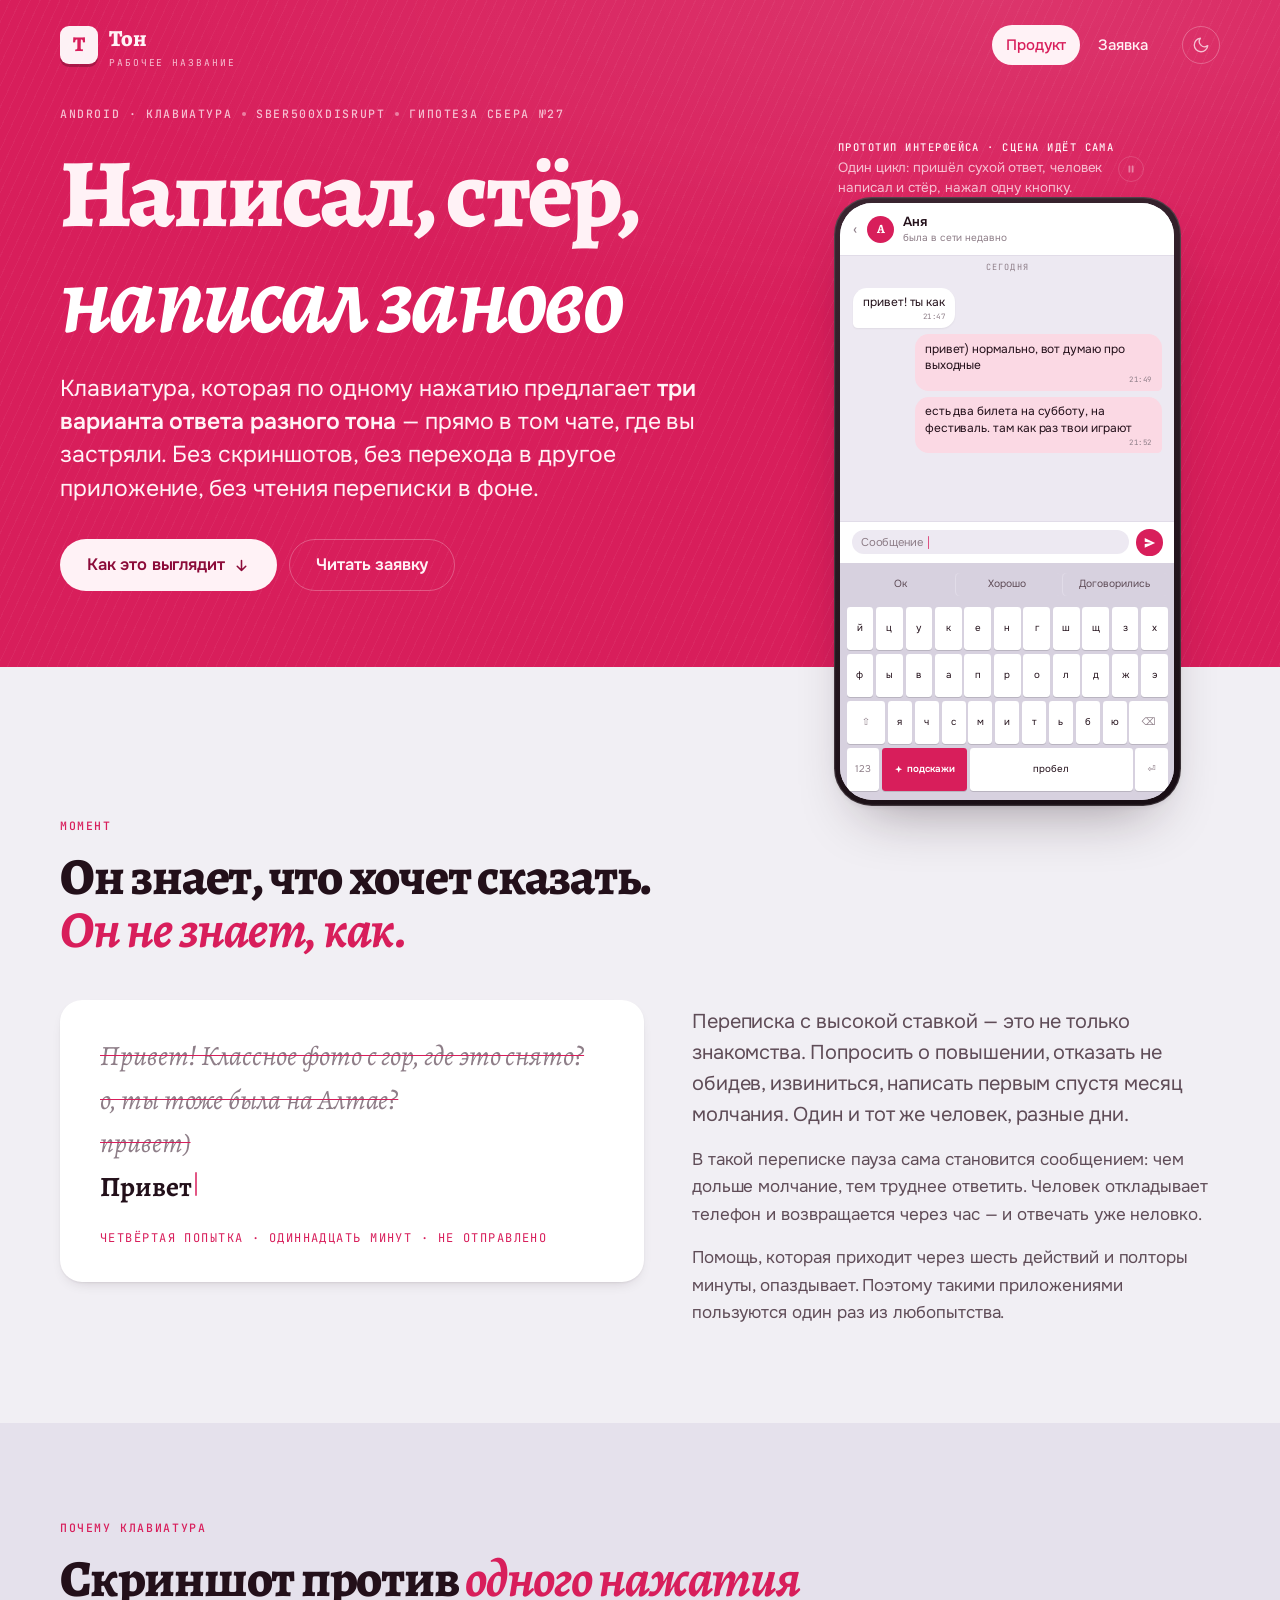
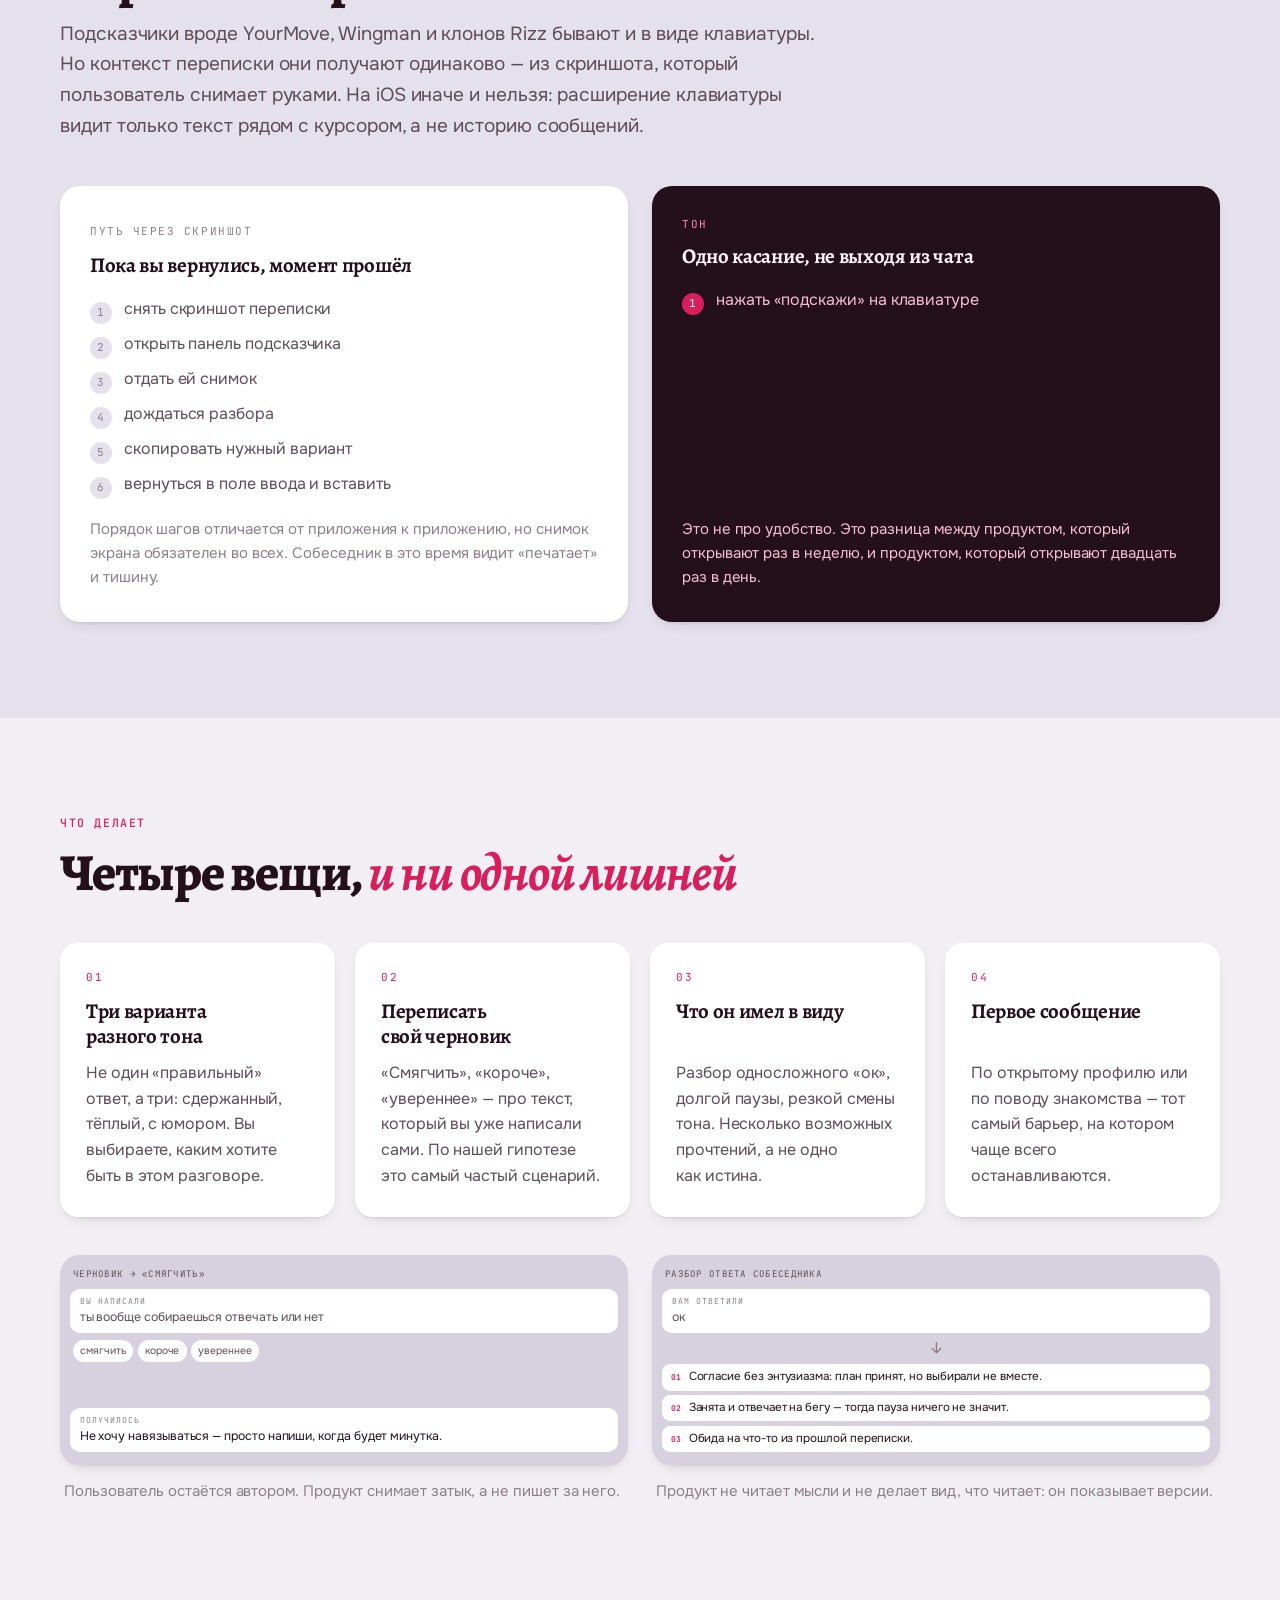
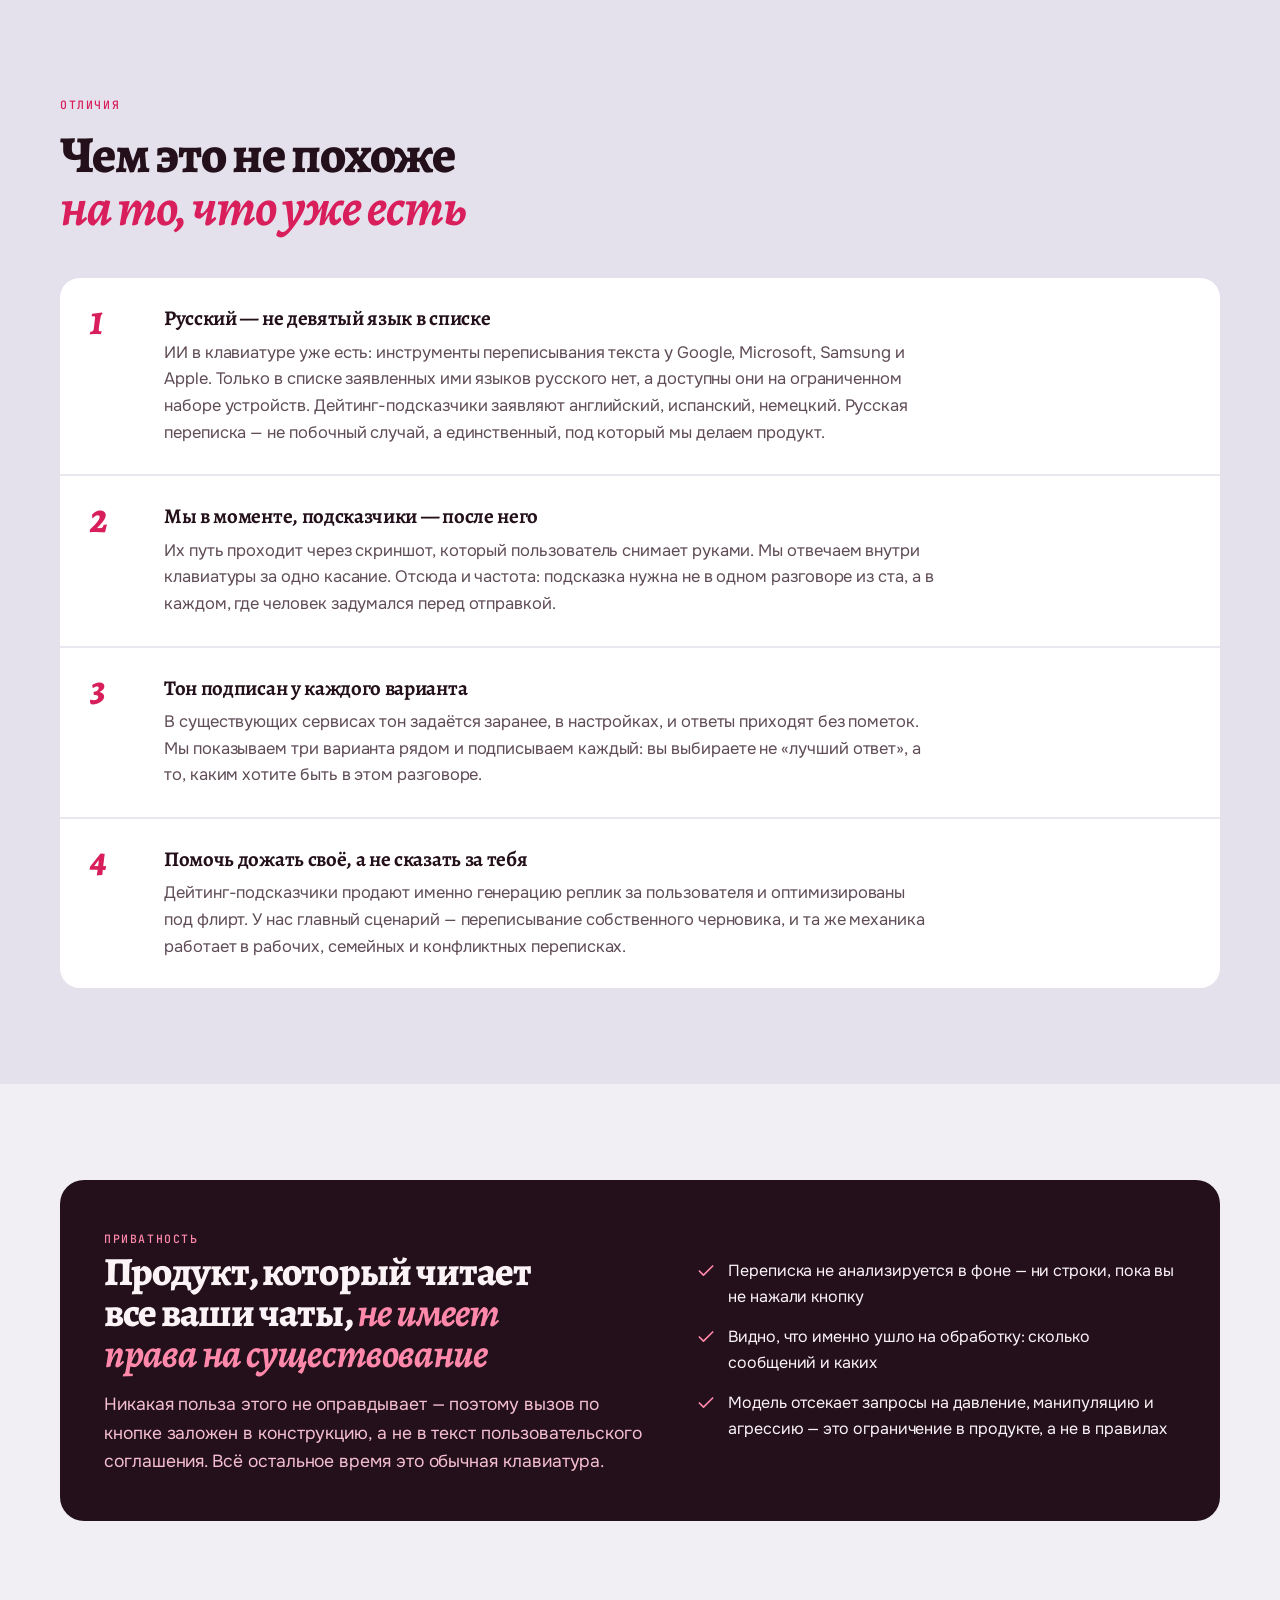
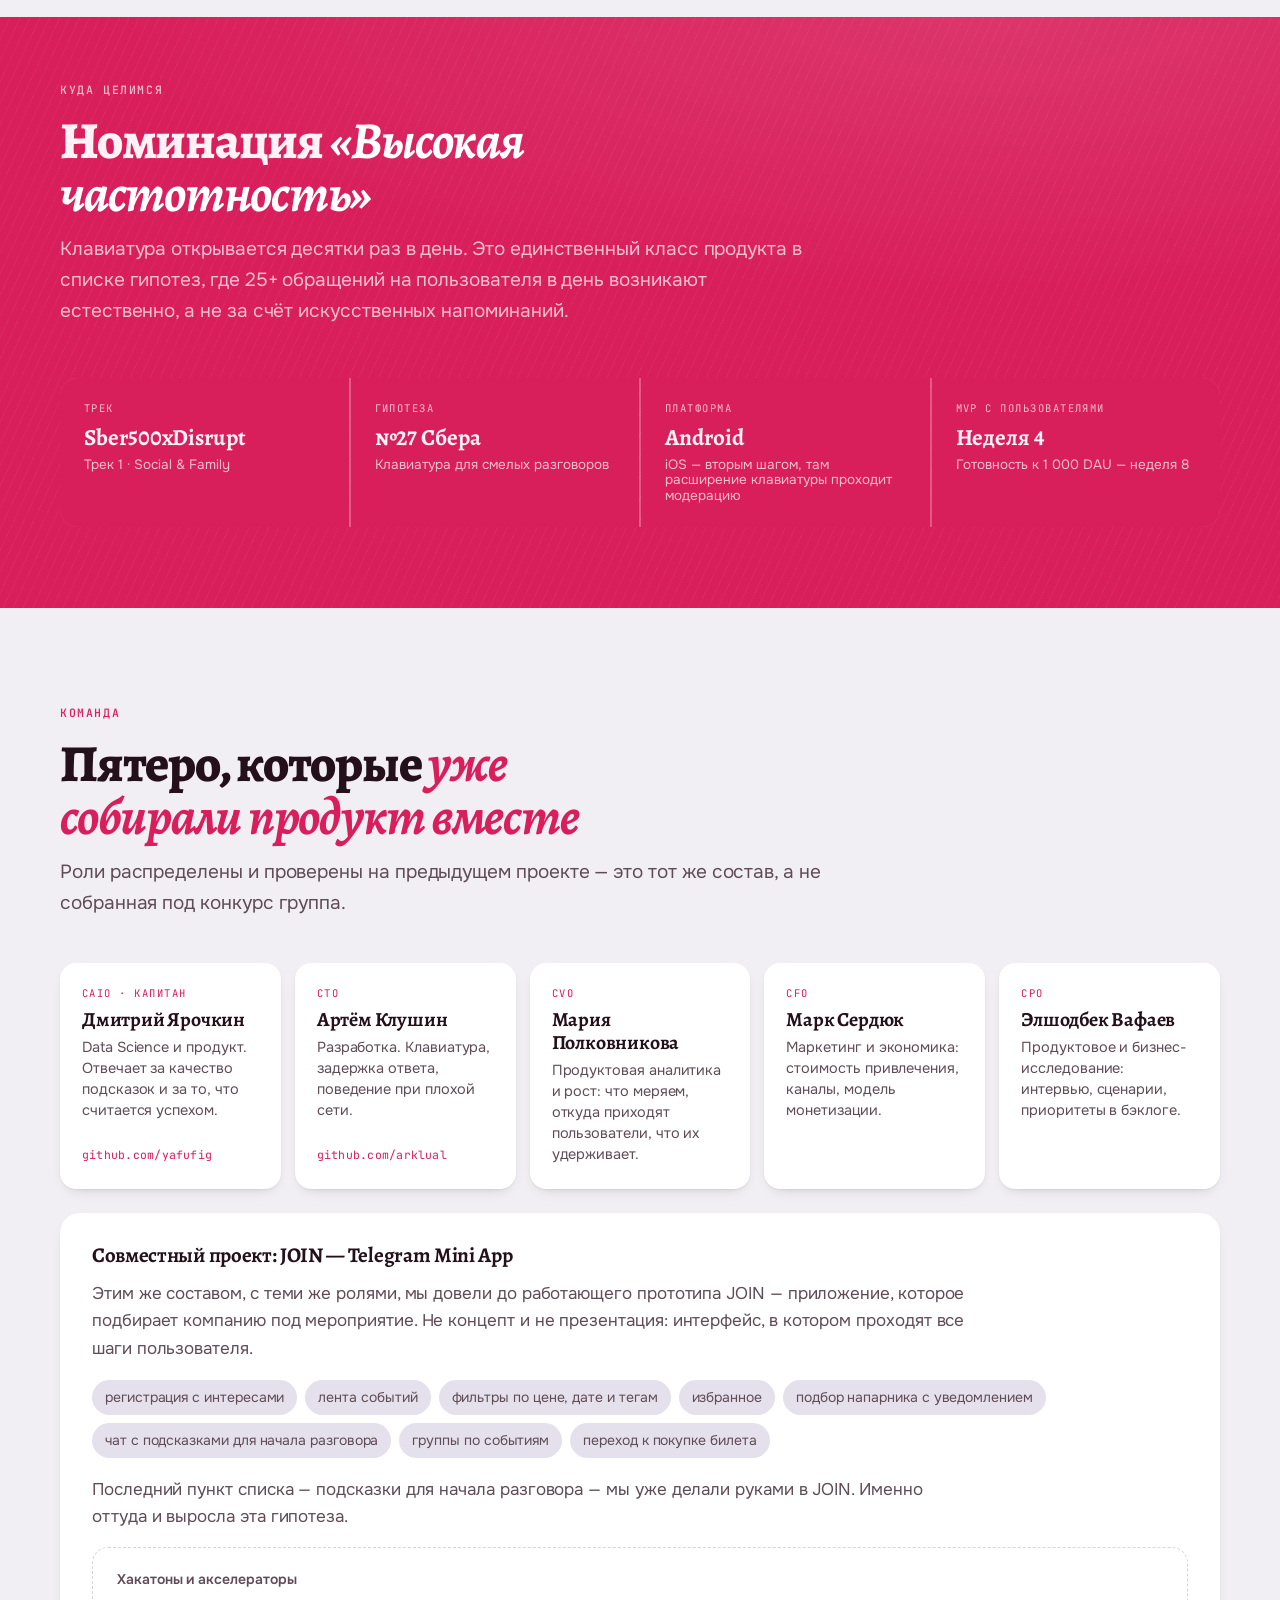
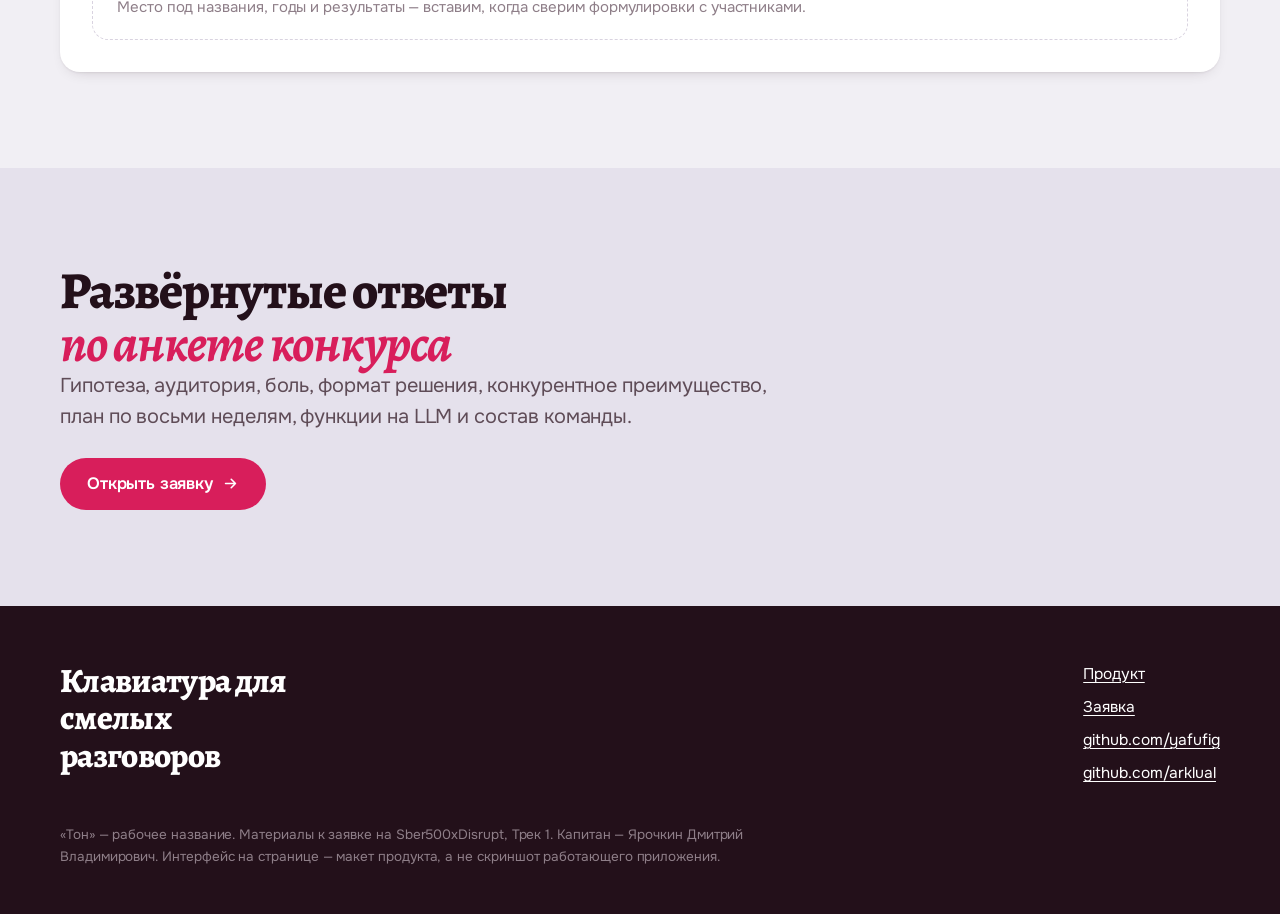
==== commit 7db37b86: "Add files via upload" ====
--- a/index.html
+++ b/index.html
@@ -12,7 +12,8 @@
 <link rel="preconnect" href="https://fonts.gstatic.com" crossorigin>
 <link href="https://fonts.googleapis.com/css2?family=Alegreya:ital,wght@0,500;0,700;0,800;1,500;1,700;1,800&family=JetBrains+Mono:wght@400;500;600&family=Onest:wght@400;500;600;700&display=swap" rel="stylesheet">
 <link rel="stylesheet" href="style.css">
-<script>try{var t=localStorage.getItem('tone-theme');if(t==='dark'||t==='light')document.documentElement.setAttribute('data-theme',t)}catch(e){}</script>
+<script>try{var t=localStorage.getItem('tone-theme');if(t==='dark'||t==='light')document.documentElement.setAttribute('data-theme',t)}catch(e){}
+if(!window.matchMedia('(prefers-reduced-motion: reduce)').matches)document.documentElement.classList.add('motion');</script>
 </head>
 <body>
 
@@ -36,82 +37,75 @@
       </button>
     </header>
 
-    <section class="hero">
+    <section class="hero" data-hero>
       <div class="hero-grid">
         <div class="hero-copy">
-          <p class="eyebrow mono">
+          <p class="eyebrow mono" data-a="1">
             <span>Android · клавиатура</span><span class="sep" aria-hidden="true"></span>
             <span>Sber500xDisrupt</span><span class="sep" aria-hidden="true"></span>
             <span>гипотеза Сбера №27</span>
           </p>
 
-          <h1 class="hero-title">Написал, стёр,<em>написал заново</em></h1>
-
-          <p class="hero-lede">
+          <h1 class="hero-title">
+            <span class="ln" data-a="2"><span>Написал, стёр,</span></span>
+            <em class="ln" data-a="3"><span>написал заново</span></em>
+          </h1>
+
+          <p class="hero-lede" data-a="4">
             Клавиатура, которая по одному нажатию предлагает <b>три варианта ответа разного тона</b> —
             прямо в том чате, где вы застряли. Без скриншотов, без перехода в другое приложение,
             без чтения переписки в фоне.
           </p>
 
-          <div class="hero-actions">
+          <div class="hero-actions" data-a="5">
             <a class="btn btn-solid" href="#how">
               Как это выглядит
               <svg viewBox="0 0 24 24" fill="none" stroke="currentColor" stroke-width="2.2" stroke-linecap="round" stroke-linejoin="round" aria-hidden="true"><path d="M12 5v14M6 13l6 6 6-6"/></svg>
             </a>
             <a class="btn btn-ghost" href="application.html">Читать заявку</a>
           </div>
-        </div>
-
-        <figure class="hero-device" id="how">
-          <div class="device">
+
+        </div>
+
+        <figure class="hero-device" id="how" data-a="7">
+          <figcaption class="demo-cap">
+            <span class="mono">Прототип интерфейса · сцена идёт сама</span>
+            <span class="cap-row">
+              Один цикл: пришёл сухой ответ, человек написал и стёр, нажал одну кнопку.
+              <button class="demo-pause" type="button" id="demo-pause" aria-pressed="false" aria-label="Остановить показ">
+                <svg class="i-pause" viewBox="0 0 24 24" fill="currentColor" aria-hidden="true"><rect x="7" y="5" width="3.6" height="14" rx="1.2"/><rect x="13.4" y="5" width="3.6" height="14" rx="1.2"/></svg>
+                <svg class="i-play" viewBox="0 0 24 24" fill="currentColor" aria-hidden="true"><path d="M8 5.5 19 12 8 18.5z"/></svg>
+              </button>
+            </span>
+          </figcaption>
+          <div class="device" id="demo">
             <div class="screen">
 
               <div class="scr-top">
                 <span class="back" aria-hidden="true">‹</span>
                 <span class="av" aria-hidden="true">А</span>
-                <span class="who"><b>Аня</b><span>была в сети недавно</span></span>
+                <span class="who"><b>Аня</b><span class="status" data-status>была в сети недавно</span></span>
               </div>
 
               <div class="chat">
-                <p class="day">сегодня</p>
-                <div class="bub out">сходим в субботу на тот фестиваль? там как раз твои играют<time>22:09</time></div>
-                <div class="bub in flat">ок<time>22:41</time></div>
+                <div class="inner" data-inner>
+                  <p class="day">сегодня</p>
+                  <div class="bub in">привет! ты как<time>21:47</time></div>
+                  <div class="bub out">привет) нормально, вот думаю про выходные<time>21:49</time></div>
+                  <div class="bub out">есть два билета на субботу, на фестиваль. там как раз твои играют<time>21:52</time></div>
+                  <div class="bub in flat" data-b="2">ок<time>22:41</time></div>
+                  <div class="bub out" data-b="3"><span data-sent></span><time>22:42</time></div>
+                </div>
               </div>
 
               <div class="composer">
-                <span class="fld">Сообщение<span class="caret" aria-hidden="true"></span></span>
-                <span class="send" aria-hidden="true"><svg viewBox="0 0 24 24"><path d="M3 20.5 21 12 3 3.5 3 10l12 2-12 2z"/></svg></span>
+                <span class="fld"><span class="ph" data-ph>Сообщение</span><span class="txt" data-typed></span><span class="caret" aria-hidden="true"></span></span>
+                <span class="send" data-send aria-hidden="true"><svg viewBox="0 0 24 24"><path d="M3 20.5 21 12 3 3.5 3 10l12 2-12 2z"/></svg></span>
               </div>
 
               <div class="kb">
-                <div class="kb-head">
-                  <span class="t">Три варианта ответа</span>
-                  <span class="priv">
-                    <svg viewBox="0 0 24 24" stroke-linecap="round" stroke-linejoin="round" aria-hidden="true"><rect x="4" y="10.5" width="16" height="10" rx="2.5"/><path d="M8 10.5V7.5a4 4 0 0 1 8 0v3"/></svg>
-                    отправлено 2 сообщения
-                  </span>
-                </div>
-
-                <ul class="opts">
-                  <li class="opt cool">
-                    <span class="lbl">сдержанный</span>
-                    <p>Договорились. Скину время, как гляну расписание.</p>
-                  </li>
-                  <li class="opt warm">
-                    <span class="lbl">тёплый</span>
-                    <p>Отлично) Тогда беру билеты, а ты выбираешь, кого слушаем первыми.</p>
-                  </li>
-                  <li class="opt fun">
-                    <span class="lbl">с юмором</span>
-                    <p>«Ок» звучит как приговор. Разреши поверить, что это согласие.</p>
-                  </li>
-                </ul>
-
-                <div class="kb-draft">
-                  <span class="cap">черновик:</span>
-                  <span class="pill">смягчить</span>
-                  <span class="pill">короче</span>
-                  <span class="pill">увереннее</span>
+                <div class="strip" data-strip aria-hidden="true">
+                  <span>Ок</span><span>Хорошо</span><span>Договорились</span>
                 </div>
 
                 <div class="keys" aria-hidden="true">
@@ -120,16 +114,43 @@
                   <div class="krow"><span class="wide dim">⇧</span><span>я</span><span>ч</span><span>с</span><span>м</span><span>и</span><span>т</span><span>ь</span><span>б</span><span>ю</span><span class="wide dim">⌫</span></div>
                   <div class="krow">
                     <span class="dim">123</span>
-                    <span class="hint"><svg viewBox="0 0 24 24" aria-hidden="true"><path d="M12 2 9.6 8.6 3 11l6.6 2.4L12 20l2.4-6.6L21 11l-6.6-2.4z"/></svg>подскажи</span>
+                    <span class="hint" data-hintkey><svg viewBox="0 0 24 24" aria-hidden="true"><path d="M12 2 9.6 8.6 3 11l6.6 2.4L12 20l2.4-6.6L21 11l-6.6-2.4z"/></svg>подскажи</span>
                     <span class="space">пробел</span>
                     <span class="dim">⏎</span>
                   </div>
                 </div>
+
+                <div class="sheet" data-sheet>
+                  <div class="kb-head">
+                    <span class="t"><span class="bk" aria-hidden="true">‹</span>Ответ · три тона</span>
+                    <span class="priv">
+                      <svg viewBox="0 0 24 24" stroke-linecap="round" stroke-linejoin="round" aria-hidden="true"><rect x="4" y="10.5" width="16" height="10" rx="2.5"/><path d="M8 10.5V7.5a4 4 0 0 1 8 0v3"/></svg>
+                      отправлено 2 сообщения
+                    </span>
+                  </div>
+
+                  <ul class="opts">
+                    <li class="opt cool" data-opt="1">
+                      <span class="lbl"><i aria-hidden="true"></i>сдержанный</span>
+                      <p>Договорились. Скину время, как гляну расписание.</p>
+                    </li>
+                    <li class="opt warm" data-opt="2">
+                      <span class="lbl"><i aria-hidden="true"></i>тёплый</span>
+                      <p>Отлично) Тогда беру билеты, а ты выбираешь, кого слушаем первыми.</p>
+                    </li>
+                    <li class="opt fun" data-opt="3">
+                      <span class="lbl"><i aria-hidden="true"></i>с юмором</span>
+                      <p>«Ок» звучит как приговор. Разреши поверить, что это согласие.</p>
+                    </li>
+                  </ul>
+                </div>
+
+                <span class="tap" data-tap aria-hidden="true"></span>
               </div>
 
             </div>
           </div>
-          <figcaption class="visually-hidden"></figcaption>
+
         </figure>
       </div>
     </section>
@@ -141,21 +162,21 @@
 
   <section class="band first">
     <div class="shell">
-      <div class="sec-head">
+      <div class="sec-head" data-rv="wipe">
         <span class="mono">Момент</span>
         <h2>Он знает, что хочет сказать.<br><em>Он не знает, как.</em></h2>
       </div>
 
       <div class="split">
-        <div class="drafting">
-          <p class="d struck">Привет! Классное фото с гор, где это снято?</p>
-          <p class="d struck">о, ты тоже была на Алтае?</p>
-          <p class="d struck">привет)</p>
-          <p class="d live">Привет<span class="caret" aria-hidden="true"></span></p>
+        <div class="drafting" data-rv="scale" data-draft>
+          <p class="d struck" data-dl="1">Привет! Классное фото с гор, где это снято?</p>
+          <p class="d struck" data-dl="2">о, ты тоже была на Алтае?</p>
+          <p class="d struck" data-dl="3">привет)</p>
+          <p class="d live" data-dl="4"><span data-dtype>Привет</span><span class="caret" aria-hidden="true"></span></p>
           <p class="meta">четвёртая попытка · одиннадцать минут · не отправлено</p>
         </div>
 
-        <div class="split-text">
+        <div class="split-text" data-rv="rise" data-stagger>
           <p class="lead">
             Переписка с высокой ставкой — это не только знакомства. Попросить о повышении,
             отказать не обидев, извиниться, написать первым спустя месяц молчания.
@@ -176,31 +197,31 @@
 
   <section class="band band-paper2">
     <div class="shell">
-      <div class="sec-head">
+      <div class="sec-head" data-rv="wipe">
         <span class="mono">Почему клавиатура</span>
-        <h2>Шесть действий против <em>одного</em></h2>
-        <p>Rizz, YourMove, Wingman и десятки их клонов живут в отдельном приложении и работают через скриншот. Клавиатура уже открыта — она и есть то место, где человек застревает.</p>
+        <h2>Скриншот против <em>одного нажатия</em></h2>
+        <p>Подсказчики вроде YourMove, Wingman и клонов Rizz бывают и в виде клавиатуры. Но контекст переписки они получают одинаково — из скриншота, который пользователь снимает руками. На iOS иначе и нельзя: расширение клавиатуры видит только текст рядом с курсором, а не историю сообщений.</p>
       </div>
 
       <div class="versus">
-        <div class="vs-card">
-          <span class="tag">Приложение-подсказчик</span>
+        <div class="vs-card" data-rv="rise">
+          <span class="tag">Путь через скриншот</span>
           <h3>Пока вы вернулись, момент прошёл</h3>
-          <ol class="steps">
-            <li>выйти из мессенджера</li>
-            <li>сделать скриншот переписки</li>
-            <li>загрузить его в приложение</li>
-            <li>дождаться вариантов</li>
-            <li>скопировать нужный</li>
-            <li>вернуться в чат и вставить</li>
+          <ol class="steps" data-stagger>
+            <li>снять скриншот переписки</li>
+            <li>открыть панель подсказчика</li>
+            <li>отдать ей снимок</li>
+            <li>дождаться разбора</li>
+            <li>скопировать нужный вариант</li>
+            <li>вернуться в поле ввода и вставить</li>
           </ol>
-          <p class="vs-note">Собеседник в это время видит «печатает» и тишину.</p>
-        </div>
-
-        <div class="vs-card win">
+          <p class="vs-note">Порядок шагов отличается от приложения к приложению, но снимок экрана обязателен во всех. Собеседник в это время видит «печатает» и тишину.</p>
+        </div>
+
+        <div class="vs-card win" data-rv="rise" data-rv-delay="120">
           <span class="tag">Тон</span>
           <h3>Одно касание, не выходя из чата</h3>
-          <ol class="steps">
+          <ol class="steps" data-stagger>
             <li>нажать «подскажи» на клавиатуре</li>
           </ol>
           <p class="vs-note">
@@ -214,12 +235,12 @@
 
   <section class="band">
     <div class="shell">
-      <div class="sec-head">
+      <div class="sec-head" data-rv="wipe">
         <span class="mono">Что делает</span>
         <h2>Четыре вещи, <em>и ни одной лишней</em></h2>
       </div>
 
-      <div class="cards">
+      <div class="cards" data-rv="rise" data-stagger>
         <article class="card">
           <span class="num">01</span>
           <h3>Три варианта разного тона</h3>
@@ -243,27 +264,28 @@
       </div>
 
       <div class="frags">
-        <figure class="frag-wrap">
-          <div class="frag">
+        <figure class="frag-wrap" data-rv="rise">
+          <div class="frag" id="soften">
             <span class="frag-title">Черновик → «смягчить»</span>
-            <div class="draftbox"><span class="cap">вы написали</span>ты вообще собираешься отвечать или нет</div>
-            <div class="arrow" aria-hidden="true">↓</div>
-            <div class="kb-draft">
-              <span class="pill on">смягчить</span>
-              <span class="pill">короче</span>
-              <span class="pill">увереннее</span>
+            <div class="draftbox"><span class="cap">вы написали</span><span class="rw" data-rw></span></div>
+            <div class="kb-draft" data-softpills>
+              <span class="pill" data-sp="1">смягчить</span>
+              <span class="pill" data-sp="2">короче</span>
+              <span class="pill" data-sp="3">увереннее</span>
             </div>
-            <div class="draftbox" style="color:var(--ink)"><span class="cap">получилось</span>Не хочу навязываться — просто напиши, когда будет минутка.</div>
+            <div class="draftbox out on" data-outbox><span class="cap">получилось</span><span class="rw" data-rwout></span></div>
           </div>
           <figcaption>Пользователь остаётся автором. Продукт снимает затык, а не пишет за него.</figcaption>
         </figure>
 
-        <figure class="frag-wrap">
+        <figure class="frag-wrap" data-rv="rise" data-rv-delay="120">
           <div class="frag">
             <span class="frag-title">Разбор ответа собеседника</span>
             <div class="draftbox"><span class="cap">вам ответили</span>ок</div>
-            <div class="arrow" aria-hidden="true">↓</div>
-            <div class="readings">
+            <div class="arrow" aria-hidden="true">
+              <svg viewBox="0 0 24 24" fill="none" stroke="currentColor" stroke-width="2" stroke-linecap="round" stroke-linejoin="round"><path d="M12 4v14M6 12l6 6 6-6"/></svg>
+            </div>
+            <div class="readings" data-stagger>
               <p class="reading"><b>01</b>Согласие без энтузиазма: план принят, но выбирали не вместе.</p>
               <p class="reading"><b>02</b>Занята и отвечает на бегу — тогда пауза ничего не значит.</p>
               <p class="reading"><b>03</b>Обида на что-то из прошлой переписки.</p>
@@ -277,38 +299,38 @@
 
   <section class="band band-paper2">
     <div class="shell">
-      <div class="sec-head">
+      <div class="sec-head" data-rv="wipe">
         <span class="mono">Отличия</span>
         <h2>Чем это не похоже <em>на то, что уже есть</em></h2>
       </div>
 
-      <ol class="edges">
+      <ol class="edges" data-rv="rise" data-stagger>
         <li>
           <span class="n" aria-hidden="true">1</span>
           <div>
-            <h3>Мы в моменте, конкуренты — после него</h3>
-            <p>Все существующие решения требуют выйти из чата. Мы отвечаем внутри клавиатуры за одно касание. Отсюда и частота: подсказка нужна не в одном разговоре из ста, а в каждом, где человек задумался перед отправкой.</p>
+            <h3>Русский — не девятый язык в списке</h3>
+            <p>ИИ в клавиатуре уже есть: инструменты переписывания текста у Google, Microsoft, Samsung и Apple. Только в списке заявленных ими языков русского нет, а доступны они на ограниченном наборе устройств. Дейтинг-подсказчики заявляют английский, испанский, немецкий. Русская переписка — не побочный случай, а единственный, под который мы делаем продукт.</p>
           </div>
         </li>
         <li>
           <span class="n" aria-hidden="true">2</span>
           <div>
-            <h3>Русский язык и русская интонация</h3>
-            <p>Сервисы натренированы на английских переписках и на русском выдают кальку. Разница между «ты» и «вы», между дружеским и заигрывающим тоном в русском устроена иначе — универсальные модели её не держат.</p>
+            <h3>Мы в моменте, подсказчики — после него</h3>
+            <p>Их путь проходит через скриншот, который пользователь снимает руками. Мы отвечаем внутри клавиатуры за одно касание. Отсюда и частота: подсказка нужна не в одном разговоре из ста, а в каждом, где человек задумался перед отправкой.</p>
           </div>
         </li>
         <li>
           <span class="n" aria-hidden="true">3</span>
           <div>
-            <h3>Помочь дожать своё, а не сказать за тебя</h3>
-            <p>Конкуренты позиционируются как генератор реплик, и пользователь быстро упирается в ощущение, что переписывается не он. У нас главный сценарий — переписывание собственного черновика.</p>
+            <h3>Тон подписан у каждого варианта</h3>
+            <p>В существующих сервисах тон задаётся заранее, в настройках, и ответы приходят без пометок. Мы показываем три варианта рядом и подписываем каждый: вы выбираете не «лучший ответ», а то, каким хотите быть в этом разговоре.</p>
           </div>
         </li>
         <li>
           <span class="n" aria-hidden="true">4</span>
           <div>
-            <h3>Не только знакомства</h3>
-            <p>Конкуренты заперты в дейтинге и теряют пользователя, когда он перестаёт знакомиться. Наша механика одинаково работает в рабочих, семейных и конфликтных переписках.</p>
+            <h3>Помочь дожать своё, а не сказать за тебя</h3>
+            <p>Дейтинг-подсказчики продают именно генерацию реплик за пользователя и оптимизированы под флирт. У нас главный сценарий — переписывание собственного черновика, и та же механика работает в рабочих, семейных и конфликтных переписках.</p>
           </div>
         </li>
       </ol>
@@ -317,7 +339,7 @@
 
   <section class="band">
     <div class="shell">
-      <div class="privacy">
+      <div class="privacy" data-rv="scale">
         <div>
           <span class="mono">Приватность</span>
           <h2>Продукт, который читает все ваши чаты, <em>не имеет права на существование</em></h2>
@@ -326,7 +348,7 @@
             а не в текст пользовательского соглашения. Всё остальное время это обычная клавиатура.
           </p>
         </div>
-        <ul class="pchecks">
+        <ul class="pchecks" data-stagger>
           <li>
             <svg viewBox="0 0 24 24" stroke-linecap="round" stroke-linejoin="round" aria-hidden="true"><path d="M20 6 9 17l-5-5"/></svg>
             <span>Переписка не анализируется в фоне — ни строки, пока вы не нажали кнопку</span>
@@ -346,15 +368,15 @@
 
   <section class="field">
     <div class="shell band-tight">
-      <div class="sec-head" style="margin-bottom:0">
-        <span class="mono" style="color:var(--hero-ink-2)">Куда целимся</span>
-        <h2 style="color:var(--hero-ink)">Номинация <em style="color:#fff">«Высокая частотность»</em></h2>
-        <p style="color:var(--hero-ink-2)">
+      <div class="sec-head aim" data-rv="wipe">
+        <span class="mono">Куда целимся</span>
+        <h2>Номинация <em>«Высокая частотность»</em></h2>
+        <p>
           Клавиатура открывается десятки раз в день. Это единственный класс продукта в списке гипотез,
           где 25+ обращений на пользователя в день возникают естественно, а не за счёт искусственных напоминаний.
         </p>
       </div>
-      <dl class="facts">
+      <dl class="facts" data-rv="rise" data-stagger>
         <div><dt>Трек</dt><dd>Sber500xDisrupt<small>Трек 1 · Social &amp; Family</small></dd></div>
         <div><dt>Гипотеза</dt><dd>№27 Сбера<small>Клавиатура для смелых разговоров</small></dd></div>
         <div><dt>Платформа</dt><dd>Android<small>iOS — вторым шагом, там расширение клавиатуры проходит модерацию</small></dd></div>
@@ -365,13 +387,13 @@
 
   <section class="band" id="team">
     <div class="shell">
-      <div class="sec-head">
+      <div class="sec-head" data-rv="wipe">
         <span class="mono">Команда</span>
         <h2>Пятеро, которые <em>уже собирали продукт вместе</em></h2>
         <p>Роли распределены и проверены на предыдущем проекте — это тот же состав, а не собранная под конкурс группа.</p>
       </div>
 
-      <div class="team">
+      <div class="team" data-rv="rise" data-stagger>
         <article class="person">
           <span class="role">CAIO · капитан</span>
           <span class="nm">Дмитрий Ярочкин</span>
@@ -401,7 +423,7 @@
         </article>
       </div>
 
-      <div class="joinbox">
+      <div class="joinbox" data-rv="rise">
         <h3>Совместный проект: JOIN — Telegram Mini App</h3>
         <p>
           Этим же составом, с теми же ролями, мы довели до работающего прототипа JOIN — приложение,
@@ -434,7 +456,7 @@
 
   <section class="band band-paper2">
     <div class="shell">
-      <div class="closing">
+      <div class="closing" data-rv="wipe">
         <h2>Развёрнутые ответы <em>по анкете конкурса</em></h2>
         <p class="lead">Гипотеза, аудитория, боль, формат решения, конкурентное преимущество, план по восьми неделям, функции на LLM и состав команды.</p>
         <p style="margin-top:26px"><a class="btn btn-dark" href="application.html">Открыть заявку
@@ -464,38 +486,7 @@
   </div>
 </footer>
 
-<style>
-/* локальные раскладки этой страницы */
-.band.first{ padding-top:196px }
-.split{ display:grid; grid-template-columns:minmax(0,1.05fr) minmax(0,.95fr); gap:48px; align-items:start }
-.split-text{ display:flex; flex-direction:column; gap:16px; padding-top:6px }
-.split-text p{ color:var(--ink-2) }
-.frags{ display:grid; grid-template-columns:repeat(auto-fit,minmax(300px,1fr)); gap:24px; margin-top:38px }
-.frag-wrap{ margin:0; display:flex; flex-direction:column; gap:14px }
-.frag-wrap figcaption{ font-size:15px; color:var(--ink-3); padding:0 4px }
-.closing{ max-width:66ch }
-.closing p{ color:var(--ink-2) }
-.visually-hidden{ position:absolute; width:1px; height:1px; overflow:hidden; clip:rect(0 0 0 0); white-space:nowrap }
-@media (max-width:1060px){
-  .band.first{ padding-top:170px }
-  .split{ grid-template-columns:minmax(0,1fr); gap:32px }
-}
-@media (max-width:780px){ .band.first{ padding-top:150px } }
-</style>
-
-<script>
-(function(){
-  var b = document.getElementById('theme');
-  if(!b) return;
-  b.addEventListener('click', function(){
-    var cur = document.documentElement.getAttribute('data-theme');
-    if(!cur) cur = window.matchMedia('(prefers-color-scheme: dark)').matches ? 'dark' : 'light';
-    var next = cur === 'dark' ? 'light' : 'dark';
-    document.documentElement.setAttribute('data-theme', next);
-    try{ localStorage.setItem('tone-theme', next); }catch(e){}
-  });
-})();
-</script>
+<script src="anim.js"></script>
 
 </body>
 </html>
--- a/style.css
+++ b/style.css
@@ -399,6 +399,9 @@
 
 /* клавиатура */
 .kb{ background:var(--kb-bg); padding:.6em .5em .7em; display:flex; flex-direction:column; gap:.5em }
+.keys{ flex:1 }
+.krow{ flex:1 }
+.krow span{ display:flex; align-items:center; justify-content:center }
 
 .kb-head{
   display:flex; align-items:center; gap:.5em; flex-wrap:wrap;
@@ -693,7 +696,7 @@
 .q > .mono{
   color:var(--brand); display:block; margin-bottom:12px;
 }
-.q > h2{ font-size:clamp(26px,3.4vw,40px); margin-bottom:22px; max-width:24ch }
+.q > h2{ font-size:clamp(26px,3.4vw,40px); margin-bottom:22px; max-width:30ch }
 .q .body{ display:flex; flex-direction:column; gap:20px; max-width:74ch }
 .q .body p{ font-size:17.5px; color:var(--ink-2) }
 .q .body p strong, .q .body strong{ color:var(--ink); font-weight:600 }
@@ -796,7 +799,6 @@
 }
 
 @media (max-width: 460px){
-  .hero-actions .btn{ width:100%; justify-content:center }
   .facts div{ padding:18px 20px 20px }
 }
 
@@ -806,3 +808,628 @@
   .site-head{ gap:10px; padding:16px 0 18px }
   .site-nav a{ padding:8px 12px }
 }
+
+/* ==========================================================================
+   ДВИЖЕНИЕ И ЖИВОЙ ПРОТОТИП
+   Анимируются только transform и opacity. Всё, что ниже, включается
+   классом .motion на <html> — его не будет при prefers-reduced-motion: reduce.
+   ========================================================================== */
+
+:root{
+  --ease: cubic-bezier(.16,1,.3,1);       /* ease-out-expo — входы */
+  --ease-soft: cubic-bezier(.33,1,.68,1); /* ease-out-cubic — короткие движения */
+  --e-drawer: cubic-bezier(.32,.72,0,1);  /* панели и сдвиг ленты чата */
+  --e-swift: cubic-bezier(.175,.885,.32,1.1);
+}
+
+/* ---------- вход первого экрана ----------
+   Именно animation, а не transition по классу: анимации доигрывают
+   даже в фоновой вкладке, а таймеры и rAF там замораживаются —
+   иначе первый экран мог бы остаться пустым.                       */
+
+@keyframes aDrop{ from{ opacity:0; transform:translateY(-10px) } to{ opacity:1; transform:none } }
+@keyframes aRise{ from{ opacity:0; transform:translateY(14px) } to{ opacity:1; transform:none } }
+@keyframes aFade{ from{ opacity:0 } to{ opacity:1 } }
+@keyframes aDevice{ from{ opacity:0; transform:translateY(46px) scale(.985) } to{ opacity:1; transform:none } }
+@keyframes aLine{ from{ transform:translateY(108%) } to{ transform:none } }
+
+.motion [data-a]{ opacity:0 }
+.motion .eyebrow[data-a]{ animation:aDrop .6s var(--ease) 60ms both }
+.motion .hero-lede[data-a]{ animation:aRise .7s var(--ease) 430ms both }
+.motion .hero-actions[data-a]{ animation:aRise .6s var(--ease) 560ms both }
+.motion .hero-foot[data-a]{ animation:aFade .8s var(--ease) 700ms both }
+.motion .hero-device[data-a]{ animation:aDevice 1.05s var(--ease) 260ms both }
+.motion .app-figure[data-a]{ animation:aDevice 1s var(--ease) 300ms both }
+
+h1 .ln{
+  display:block; overflow:hidden;
+  padding:.16em .1em .18em; margin:-.16em -.1em -.18em;
+}
+.motion h1 .ln{ opacity:1 }
+.motion h1 .ln > span{ display:block }
+.motion [data-a="2"] > span{ animation:aLine .95s var(--ease) 150ms both }
+.motion [data-a="3"] > span{ animation:aLine .95s var(--ease) 280ms both }
+
+.hero-foot{
+  display:flex; align-items:center; gap:10px;
+  margin-top:30px; font-size:14.5px; color:var(--hero-ink-2); max-width:46ch;
+}
+.hero-foot .lamp{
+  width:8px; height:8px; border-radius:50%; flex:none;
+  background:var(--hero-ink); box-shadow:0 0 0 0 rgba(255,255,255,.5);
+}
+.motion .hero-foot .lamp{ animation:lamp 2.6s ease-out infinite }
+@keyframes lamp{
+  0%{ box-shadow:0 0 0 0 rgba(255,255,255,.55) }
+  60%,100%{ box-shadow:0 0 0 9px rgba(255,255,255,0) }
+}
+
+/* ---------- раскрытие по скроллу ---------- */
+
+.motion [data-rv]{ opacity:0 }
+.motion [data-rv].rv-in{ opacity:1 }
+
+.motion [data-rv="rise"]{ transform:translateY(14px); transition:opacity .52s var(--ease), transform .52s var(--ease) }
+.motion [data-rv="scale"]{ transform:scale(.975); filter:blur(6px); transition:opacity .62s var(--ease), transform .62s var(--ease), filter .62s var(--ease) }
+.motion [data-rv="scale"].rv-in{ filter:none }
+.motion [data-rv="wipe"]{ transition:opacity .5s var(--ease) }
+.motion [data-rv].rv-in{ transform:none }
+
+/* заголовок секции собирается из трёх разных движений, а не «выезжает снизу» */
+.motion [data-rv="wipe"] > .mono{ transform:translateX(-14px); opacity:0; transition:opacity .55s var(--ease), transform .55s var(--ease) }
+.motion [data-rv="wipe"] > h2{ transform:translateY(14px) scale(.99); opacity:0; transition:opacity .7s var(--ease) 90ms, transform .8s var(--ease) 90ms; transform-origin:0 100% }
+.motion [data-rv="wipe"] > p{ opacity:0; transition:opacity .7s var(--ease) 240ms }
+.motion [data-rv="wipe"].rv-in > .mono,
+.motion [data-rv="wipe"].rv-in > h2,
+.motion [data-rv="wipe"].rv-in > p{ opacity:1; transform:none }
+
+.motion [data-stagger] > *{
+  opacity:0; transform:translateY(9px);
+  transition:opacity .3s var(--ease), transform .34s var(--ease);
+  transition-delay:calc(var(--i,0) * 55ms);
+}
+.motion [data-stagger].rv-in > *,
+.motion .rv-in [data-stagger] > *{ opacity:1; transform:none }
+
+/* галочки в блоке приватности прорисовываются */
+.pchecks svg path{ stroke-dasharray:28; stroke-dashoffset:0 }
+.motion .pchecks svg path{ stroke-dashoffset:28; transition:stroke-dashoffset .5s var(--ease-soft) }
+.motion .privacy.rv-in .pchecks svg path{ stroke-dashoffset:0; transition-delay:calc(var(--i,0) * 68ms + 260ms) }
+
+/* ---------- микровзаимодействия ---------- */
+
+.card, .person, .vs-card, .frag, .notecard, .joinbox{
+  transition:transform .22s var(--ease-soft), box-shadow .22s var(--ease-soft);
+}
+.card:hover, .person:hover, .notecard:hover{ transform:translateY(-3px); box-shadow:var(--shadow-l) }
+.frag:hover{ transform:translateY(-2px) }
+
+.btn svg{ transition:transform .22s var(--ease-soft) }
+.btn-solid:hover svg{ transform:translateY(3px) }
+.btn-dark:hover svg, .btn-line:hover svg{ transform:translateX(4px) }
+.btn-ghost:hover svg{ transform:translateX(-4px) }
+.btn:hover{ transform:translateY(-1px) }
+.btn:active{ transform:translateY(1px) }
+
+.site-nav a{ transition:background-color .2s var(--ease-soft), color .2s var(--ease-soft) }
+.theme-btn{ transition:background-color .2s var(--ease-soft), color .2s var(--ease-soft), transform .2s var(--ease-soft) }
+.theme-btn:hover{ transform:rotate(-14deg) }
+.theme-btn svg{ transition:transform .3s var(--ease) }
+
+.brandmark .keycap{ transition:transform .2s var(--ease-soft), box-shadow .2s var(--ease-soft) }
+.brandmark:hover .keycap{ transform:translateY(-2px) }
+
+.chips li{ transition:transform .18s var(--ease-soft), background-color .18s var(--ease-soft) }
+.chips li:hover{ transform:translateY(-2px); background:var(--brand-tint) }
+
+.edges li{ transition:background-color .22s var(--ease-soft) }
+.edges .n{ transition:transform .3s var(--ease) }
+.edges li:hover{ background:var(--brand-tint) }
+.edges li:hover .n{ transform:translateY(-3px) rotate(-4deg) }
+
+.rail a{ transition:background-color .18s var(--ease-soft), color .18s var(--ease-soft), transform .18s var(--ease-soft) }
+.rail a:hover{ transform:translateX(3px) }
+
+.person .gh a{ transition:color .18s var(--ease-soft) }
+
+/* ---------- макет устройства: живой прототип ---------- */
+
+.device{ transition:transform .5s var(--ease) }
+.screen{ position:relative }
+
+.scr-top .status{ transition:opacity .3s var(--ease-soft) }
+.scr-top .status.typing{ color:var(--brand) }
+
+.chat{
+  height:21em; flex:none;
+  position:relative; overflow:hidden;
+  padding:0;
+}
+.chat .inner{
+  position:absolute; left:0; right:0; bottom:0;
+  padding:1.1em 1em;
+  display:flex; flex-direction:column; gap:.5em;
+  transform:translateY(var(--shift,0px));
+  transition:transform .55s var(--e-drawer);
+}
+.chat .inner.up{ transform:none }
+.chat .day{ margin-bottom:.2em }
+
+.bub{ transform-origin:0 100% }
+.bub.out{ transform-origin:100% 100% }
+.motion .bub[data-b]{ opacity:0; transform:translateY(8px) scale(.94) }
+.motion .bub[data-b].on{
+  opacity:1; transform:none;
+  transition:opacity .3s var(--ease-soft), transform .42s cubic-bezier(.2,1.5,.4,1);
+}
+.motion .bub[data-b] time{ transition:opacity .2s linear .18s }
+.motion .bub[data-b]:not(.on) time{ opacity:0 }
+
+.composer .fld{ position:relative; overflow:hidden; transition:box-shadow .25s var(--ease-soft) }
+.composer .fld.live{ box-shadow:inset 0 0 0 1.5px var(--brand) }
+.composer .fld .ph{ color:var(--ink-3); transition:opacity .2s linear }
+.composer .fld .ph.off{ opacity:0 }
+.composer .fld .txt{
+  position:absolute; left:.8em; right:.8em; top:50%;
+  transform:translateY(-50%);
+  color:var(--ink); white-space:nowrap; overflow:hidden; text-overflow:ellipsis;
+  pointer-events:none;
+}
+.composer .fld .caret{ position:relative; z-index:1 }
+.motion .composer .fld.paste .txt{ animation:pasteIn .34s var(--ease) }
+@keyframes pasteIn{
+  from{ opacity:0; transform:translateY(calc(-50% + .5em)) }
+  to{ opacity:1; transform:translateY(-50%) }
+}
+.composer .send{ transition:transform .18s var(--ease-soft) }
+.composer .send.press{ transform:scale(.86) }
+
+/* клавиатура */
+.kb{ position:relative; overflow:hidden; min-height:18.8em }
+
+.strip{
+  display:flex; align-items:center; gap:.2em;
+  padding:.15em .1em .3em;
+  transition:opacity .18s linear, transform .28s var(--ease);
+}
+.strip span{
+  flex:1; text-align:center; font-size:.82em; color:var(--ink-2);
+  padding:.3em .2em; border-radius:.4em;
+  white-space:nowrap; overflow:hidden; text-overflow:ellipsis;
+}
+.strip span + span{ box-shadow:inset 1px 0 0 var(--scr-line) }
+.strip.off{ opacity:0; transform:translateY(-.3em) }
+
+.krow span{ transition:transform .12s var(--ease-soft), background-color .12s var(--ease-soft) }
+.krow span.hint{ position:relative; transition:transform .16s var(--ease-soft), box-shadow .3s var(--ease-soft) }
+.krow span.hint.press{ transform:scale(.93) }
+.motion .krow span.hint.pulse{ animation:hintPulse 1.05s ease-out 2 }
+@keyframes hintPulse{
+  0%{ box-shadow:0 0 0 0 rgba(216,30,91,.55) }
+  70%,100%{ box-shadow:0 0 0 .8em rgba(216,30,91,0) }
+}
+
+/* панель подсказок поверх клавиш */
+.sheet{
+  position:absolute; left:.5em; right:.5em; top:.5em; bottom:1.85em;
+  background:var(--kb-bg);
+  border-radius:.8em;
+  display:flex; flex-direction:column; gap:.45em;
+  padding:.1em .05em;
+  opacity:0; transform:translateY(1.2em);
+  transition:opacity .22s linear, transform .42s var(--ease);
+  pointer-events:none;
+}
+.sheet::before{
+  content:""; position:absolute; left:-.5em; right:-.5em; top:-.5em; bottom:-1.85em;
+  background:var(--kb-bg); z-index:-1;
+}
+.sheet.on{ opacity:1; transform:none }
+
+.opt{
+  background:var(--t-bg); border-radius:.85em;
+  padding:.5em .7em .58em;
+  display:flex; flex-direction:column; gap:.15em;
+  border-left:0;
+}
+.opt .lbl{ display:flex; align-items:center; gap:.4em }
+.opt .lbl i{
+  width:.5em; height:.5em; border-radius:50%; background:var(--t); flex:none;
+  display:inline-block;
+}
+.opt.cool{ --t:var(--tone-cool); --t-bg:var(--tone-cool-bg) }
+.opt.warm{ --t:var(--tone-warm); --t-bg:var(--tone-warm-bg) }
+.opt.fun{ --t:var(--tone-fun); --t-bg:var(--tone-fun-bg) }
+
+.motion .opt{ opacity:0; transform:translateY(.7em) scale(.98) }
+.motion .opt.on{ opacity:1; transform:none; transition:opacity .28s linear, transform .5s var(--ease) }
+.opt{ box-shadow:0 0 0 0 var(--t) }
+.opt.sel{ box-shadow:0 0 0 .16em var(--t) }
+.motion .opt.sel{ transition:opacity .28s linear, transform .5s var(--ease), box-shadow .28s var(--ease-soft) }
+
+/* палец */
+.tap{
+  position:absolute; left:0; top:0; width:2.6em; height:2.6em;
+  border-radius:50%; pointer-events:none; opacity:0;
+}
+.tap::after{
+  content:""; position:absolute; inset:0; border-radius:50%;
+  background:radial-gradient(circle, rgba(255,255,255,.55), rgba(255,255,255,0) 70%);
+  opacity:0;
+}
+:root[data-theme="dark"] .tap::after{ background:radial-gradient(circle, rgba(255,255,255,.4), rgba(255,255,255,0) 70%) }
+.motion .tap{ opacity:1 }
+.motion .tap.hit::after{ animation:tapPulse .6s var(--ease-soft) }
+@keyframes tapPulse{
+  0%{ opacity:0; transform:scale(.3) }
+  25%{ opacity:1 }
+  100%{ opacity:0; transform:scale(1.5) }
+}
+
+.demo-cap{
+  margin:16px 4px 0; font-size:13.5px; line-height:1.45;
+  color:var(--hero-ink-2); max-width:34ch;
+  display:flex; flex-direction:column; gap:3px;
+}
+.demo-cap .mono{ color:var(--hero-ink); font-size:10.5px }
+
+/* ---------- сцена «черновик → смягчить» ---------- */
+
+.frag .draftbox.out{ opacity:0; transition:opacity .35s var(--ease-soft) }
+.frag .draftbox.out.on{ opacity:1 }
+.frag .draftbox.out .rw{ color:var(--ink) }
+
+.rw .w{ display:inline-block }
+.motion .rw .w{
+  opacity:0; transform:translateY(.28em);
+  transition:opacity .3s var(--ease-soft), transform .4s var(--ease);
+  transition-delay:calc(var(--i,0) * 42ms);
+}
+.motion .rw .w.on{ opacity:1; transform:none }
+.motion .rw .w.on.gone{ opacity:.22; transform:translateY(-.18em) }
+
+.frag .kb-draft .pill{ transition:background-color .25s var(--ease-soft), color .25s var(--ease-soft), transform .25s var(--ease-soft) }
+.frag .kb-draft .pill.on{ background:var(--brand); color:#fff; transform:translateY(-1px) }
+.frag .arrow{ display:flex; justify-content:center }
+.frag .arrow svg{ width:1.3em; height:1.3em }
+.motion .frag .arrow svg{ animation:nudge 2.4s var(--ease-soft) infinite }
+@keyframes nudge{
+  0%,70%,100%{ transform:translateY(0) }
+  80%{ transform:translateY(.22em) }
+}
+
+/* ---------- страница заявки: первый экран ---------- */
+
+.app-hero .hero-grid{ align-items:center; gap:56px }
+.app-figure{ margin:0 }
+
+.sheetcard{
+  background:rgba(255,255,255,.07);
+  border:1px solid var(--hero-line);
+  border-radius:20px;
+  padding:24px 26px 26px;
+  backdrop-filter:blur(2px);
+  width:min(420px,100%);
+}
+.sheetcard .hd{
+  display:flex; align-items:baseline; gap:10px; justify-content:space-between;
+  padding-bottom:14px; margin-bottom:6px; border-bottom:1px solid var(--hero-line);
+}
+.sheetcard .hd .mono{ color:var(--hero-ink-2) }
+.sheetcard .hd b{ font-family:var(--font-display); font-size:20px; color:var(--hero-ink); font-weight:700 }
+.qlist{ display:flex; flex-direction:column }
+.qlist li{
+  display:flex; align-items:center; gap:12px;
+  padding:8px 0; font-size:14.5px; color:var(--hero-ink);
+  border-bottom:1px solid rgba(255,255,255,.10);
+}
+.qlist li:last-child{ border-bottom:0 }
+.qlist .no{ font-family:var(--font-mono); font-size:10.5px; color:var(--hero-ink-2); opacity:.7; width:18px; flex:none }
+/* базовое состояние — уже проставленная галочка: если движение выключено,
+   карточка анкеты всё равно читается как заполненная */
+.qlist .tk{
+  width:17px; height:17px; flex:none; margin-left:auto;
+  border-radius:50%; border:1.5px solid var(--hero-ink);
+  background:var(--hero-ink);
+  display:grid; place-items:center;
+}
+.qlist .tk svg{ width:10px; height:10px; stroke:var(--hero-bg); fill:none; stroke-width:3.2 }
+.motion .qlist .tk{ background:transparent; border-color:var(--hero-line) }
+.motion .qlist .tk svg{ opacity:0 }
+@keyframes tickOn{ to{ background:var(--hero-ink); border-color:var(--hero-ink) } }
+@keyframes tickMark{ from{ opacity:0 } to{ opacity:1 } }
+.motion .qlist .tk{ animation:tickOn .3s var(--ease-soft) both; animation-delay:calc(700ms + var(--i,0) * 110ms) }
+.motion .qlist .tk svg{ animation:tickMark .2s linear both; animation-delay:calc(800ms + var(--i,0) * 110ms) }
+.motion .qlist .tk svg{ transition:opacity .2s linear .1s }
+.motion .qlist li{ transition:color .3s var(--ease-soft) }
+
+
+/* ---------- страница заявки: таймлайн ---------- */
+
+.weeks{
+  background:transparent; border-radius:0; overflow:visible;
+  position:relative; gap:10px; padding-left:46px;
+}
+/* ось таймлайна живёт в левом поле, а не под карточками — иначе её закрывает
+   непрозрачный фон недели */
+.weeks::before{
+  content:""; position:absolute; left:11px; top:20px; bottom:20px; width:2px;
+  background:linear-gradient(var(--brand), var(--line) 42%, var(--line));
+  border-radius:2px; opacity:.85;
+}
+.week{
+  position:relative; display:block; padding:0; border:0; background:transparent;
+  border-radius:16px;
+}
+.week-head{
+  width:100%; text-align:left; background:var(--panel);
+  border:1px solid var(--line-2); border-radius:16px;
+  padding:18px 22px;
+  font:inherit; color:inherit; cursor:pointer;
+  display:flex; align-items:center; gap:14px; flex-wrap:wrap;
+  box-shadow:var(--shadow-s);
+  transition:transform .2s var(--ease-soft), border-color .2s var(--ease-soft);
+}
+.week-head:hover{ transform:translateX(3px); border-color:var(--brand) }
+.week-head .dot{
+  position:absolute; left:-45px; top:26px;
+  width:20px; height:20px; border-radius:50%;
+  background:var(--paper); border:2px solid var(--line);
+  display:grid; place-items:center;
+}
+.week-head .dot::after{
+  content:""; width:8px; height:8px; border-radius:50%;
+  background:var(--line); transition:background-color .4s var(--ease-soft), transform .4s var(--ease);
+}
+.week.lit .week-head .dot{ border-color:var(--brand) }
+.week.lit .week-head .dot::after{ background:var(--brand); transform:scale(1.1) }
+.week-head .wkno{
+  font-family:var(--font-mono); font-size:10.5px; letter-spacing:.13em; text-transform:uppercase;
+  color:var(--ink-3);
+}
+.week-head .wkno b{
+  font-family:var(--font-display); font-style:italic; font-weight:800;
+  font-size:22px; letter-spacing:-.02em; color:var(--brand); margin-right:7px;
+}
+.week-head h3{ margin:0; flex:1; min-width:180px }
+.week-head .chev{
+  width:18px; height:18px; flex:none; color:var(--ink-3);
+  transition:transform .3s var(--ease);
+}
+.week.open .week-head .chev{ transform:rotate(180deg) }
+.week.open .week-head{ border-color:var(--brand) }
+
+.week-body{
+  overflow:hidden;
+  display:grid; grid-template-rows:0fr;
+  transition:grid-template-rows .42s var(--ease);
+}
+.week.open .week-body{ grid-template-rows:1fr }
+.week-body > div{ min-height:0; overflow:hidden }
+.week-body .inner{ padding:16px 22px 6px }
+.week-body p{ color:var(--ink-2); font-size:16.5px }
+.week-body p.out{
+  margin-top:12px; display:flex; flex-wrap:wrap; gap:8px; align-items:center;
+  font-size:14px; color:var(--ink-2);
+}
+.week-body p.out .k{
+  font-family:var(--font-mono); font-size:10px; letter-spacing:.13em; text-transform:uppercase;
+  background:var(--brand-tint); color:var(--brand); padding:4px 9px; border-radius:99px;
+}
+.week-body p.who{ font-family:var(--font-mono); font-size:11px; letter-spacing:.05em; color:var(--ink-3); margin-top:8px }
+.week.mile .week-head{ background:var(--brand-tint); border-color:transparent }
+:root[data-theme="dark"] .week.mile .week-head{ background:#2A0F1A }
+@media (prefers-color-scheme: dark){ :root:not([data-theme="light"]) .week.mile .week-head{ background:#2A0F1A } }
+.week.mile .week-head .wkno{ color:var(--brand) }
+
+/* ---------- страница заявки: функции на LLM ---------- */
+
+.llm{ display:grid; grid-template-columns:minmax(0,1fr) minmax(0,1.05fr); gap:24px; align-items:start }
+.fnlist{ display:flex; flex-direction:column; gap:6px }
+.fn{
+  display:flex; align-items:flex-start; gap:14px;
+  padding:14px 16px; border-radius:14px;
+  background:transparent; border:1px solid transparent;
+  font:inherit; color:inherit; text-align:left; cursor:pointer; width:100%;
+  transition:background-color .2s var(--ease-soft), border-color .2s var(--ease-soft), transform .2s var(--ease-soft);
+}
+.fn:hover{ background:var(--panel); transform:translateX(3px) }
+.fn .fnum{
+  font-family:var(--font-mono); font-size:11px; letter-spacing:.1em; color:var(--ink-3);
+  padding-top:4px; flex:none;
+}
+.fn .fttl{ font-family:var(--font-display); font-weight:700; font-size:19px; line-height:1.25; letter-spacing:-.01em }
+.fn.on{ background:var(--panel); border-color:var(--brand); box-shadow:var(--shadow-s) }
+.fn.on .fnum, .fn.on .fttl{ color:var(--brand) }
+
+.fnpanes{ position:relative; min-height:280px }
+.fnpane{
+  background:var(--panel); border-radius:18px; padding:26px 28px 28px;
+  box-shadow:var(--shadow-s);
+  position:absolute; inset:0 0 auto 0;
+  opacity:0; transform:translateY(10px); pointer-events:none;
+  transition:opacity .3s var(--ease-soft), transform .4s var(--ease);
+}
+.fnpane.on{ opacity:1; transform:none; pointer-events:auto; position:relative }
+.fnpane p{ color:var(--ink-2); font-size:16.5px }
+.fnpane .io{ display:flex; flex-direction:column; gap:9px; margin-top:18px }
+.fnpane .io .r{
+  display:flex; gap:12px; align-items:baseline;
+  background:var(--paper-2); border-radius:12px; padding:12px 14px;
+  font-size:15.5px; line-height:1.4; color:var(--ink);
+}
+.fnpane .io .r .k{
+  font-family:var(--font-mono); font-size:10px; letter-spacing:.12em; text-transform:uppercase;
+  color:var(--ink-3); flex:none; width:5.2em;
+}
+.fnpane .io .r.res{ background:var(--brand-tint) }
+.fnpane .io .r.res .k{ color:var(--brand) }
+
+/* ---------- уменьшаем пустоту под первым экраном ---------- */
+
+.band.first{ padding-top:150px }
+.sec-head.aim h2 em{ color:#fff }
+.sec-head.aim .mono{ color:var(--hero-ink-2) }
+.sec-head.aim h2{ color:var(--hero-ink) }
+.sec-head.aim p{ color:var(--hero-ink-2) }
+
+@media (max-width:1060px){
+  .llm{ grid-template-columns:minmax(0,1fr) }
+  .fnpanes{ min-height:0 }
+  .fnpane{ position:relative; inset:auto }
+  .fnpane:not(.on){ display:none }
+  .app-hero .hero-grid{ gap:36px }
+  .band.first{ padding-top:130px }
+}
+
+@media (max-width:780px){
+  .band.first{ padding-top:112px }
+  .weeks{ padding-left:32px }
+  .week-head{ padding:16px 18px }
+  .week-body .inner{ padding:14px 18px 6px }
+  .weeks::before{ left:6px }
+  .week-head .dot{ left:-32px; top:22px }
+  .demo-cap{ max-width:none }
+}
+
+/* ---------- ничего не двигается, если человек этого не просил ---------- */
+
+@media (prefers-reduced-motion: reduce){
+  *, *::before, *::after{
+    animation:none !important;
+    transition:none !important;
+  }
+  .sheet{ opacity:1; transform:none }
+  .strip{ display:none }
+  .week-body{ grid-template-rows:1fr }
+}
+
+
+/* заголовок панели подсказок */
+.kb-head .t{ display:inline-flex; align-items:center; gap:.45em }
+.kb-head .t .bk{ font-size:1.35em; line-height:1; color:var(--ink-3); font-family:var(--font-text) }
+
+
+/* ---------- выход сцены: обратная очередь, а не обрыв ---------- */
+
+.motion .device.resetting .opt{
+  opacity:0; transform:translateY(-4px);
+  transition:opacity .17s linear, transform .2s var(--ease-soft);
+  transition-delay:calc((2 - var(--oi,0)) * 26ms);
+}
+.motion .device.resetting .bub[data-b].on{
+  opacity:0; transform:translateY(-4px);
+  transition:opacity .2s linear, transform .24s var(--ease-soft);
+}
+.motion .device.resetting .chat .inner{ transition:transform .3s var(--ease-soft) }
+.motion .sheet.out{ opacity:0; transform:translateY(.7em); transition:opacity .2s linear, transform .3s var(--ease-soft) }
+
+.opt[data-opt="1"]{ --oi:0 }
+.opt[data-opt="2"]{ --oi:1 }
+.opt[data-opt="3"]{ --oi:2 }
+
+/* ---------- каретка ---------- */
+
+.caret{
+  width:1.5px; min-width:1.5px; border-radius:1.5px;
+  margin-left:3px; background:var(--brand); opacity:.75;
+  animation:blink 1.2s step-end infinite;
+}
+@keyframes blink{ 0%,70%,100%{ opacity:.75 } 20%,50%{ opacity:0 } }
+[data-typing] .caret{ animation:none; opacity:.75 }
+
+/* ---------- кнопка остановки показа ---------- */
+
+.demo-cap .cap-row{ display:flex; align-items:flex-start; gap:10px }
+.demo-pause{
+  width:26px; height:26px; flex:none; margin-top:-2px;
+  border-radius:50%; border:1px solid var(--hero-line);
+  background:transparent; color:var(--hero-ink-2);
+  display:grid; place-items:center; cursor:pointer; padding:0;
+  transition:background-color .2s var(--ease-soft), color .2s var(--ease-soft), opacity .2s;
+  opacity:.6;
+}
+.demo-pause:hover, .demo-pause:focus-visible{ opacity:1; background:rgba(255,255,255,.14); color:var(--hero-ink) }
+.demo-pause svg{ width:12px; height:12px }
+.demo-pause .i-play{ display:none }
+.demo-pause.is-paused .i-play{ display:block }
+.demo-pause.is-paused .i-pause{ display:none }
+.demo-pause.is-paused{ opacity:1 }
+
+/* сцена изолирована: ничто внутри не может пересчитать страницу */
+.device{ contain:layout paint }
+.frag{ contain:layout paint }
+
+/* размытие на переписывании текста — крупные глифы меняются мягче */
+.motion .rw .w{ filter:blur(3px) }
+.motion .rw .w.on{ filter:none }
+.motion .rw .w.on.gone{ filter:blur(3px) }
+
+/* ---------- раскладки блоков лендинга ---------- */
+
+.split{ display:grid; grid-template-columns:minmax(0,1.05fr) minmax(0,.95fr); gap:48px; align-items:start }
+.split-text{ display:flex; flex-direction:column; gap:16px; padding-top:6px }
+.split-text p{ color:var(--ink-2) }
+.frags{ display:grid; grid-template-columns:repeat(auto-fit,minmax(300px,1fr)); gap:24px; margin-top:38px }
+.frag-wrap{ margin:0; display:flex; flex-direction:column; gap:14px }
+.frag-wrap figcaption{ font-size:15px; color:var(--ink-3); padding:0 4px }
+.closing{ max-width:66ch }
+.closing p{ color:var(--ink-2) }
+
+@media (max-width:1060px){
+  .split{ grid-template-columns:minmax(0,1fr); gap:32px }
+}
+
+
+/* ---------- выравнивание карточек ---------- */
+
+/* заголовки карточек занимают две строки, чтобы тексты шли от одной линии */
+.card h3{ min-height:2.4em }
+@media (max-width:520px){ .card h3{ min-height:0 } }
+
+/* в правой карточке сравнения один шаг против шести — пустота между шагом
+   и выводом должна читаться как приём, а не как недоделанный блок */
+.vs-card.win{ display:flex; flex-direction:column }
+.vs-card.win .vs-note{ margin-top:auto; padding-top:26px }
+
+/* карточки-фрагменты одной высоты */
+.frag{ flex:1 }
+.frag .draftbox.out{ margin-top:auto }
+
+
+/* ---------- телефон: первый экран должен показывать продукт ---------- */
+
+@media (max-width:620px){
+  /* третий пункт глазка на узком экране только ломает строку */
+  .eyebrow > span:nth-child(n+4){ display:none }
+
+  h1.hero-title{ margin-top:16px; font-size:clamp(40px, 11.2vw, 60px) }
+  .app-hero h1{ margin-top:16px }
+  .hero-lede{ margin-top:18px; font-size:17.5px; line-height:1.4 }
+  .hero-actions{ margin-top:24px; gap:10px }
+
+  /* вторая кнопка не должна весить столько же, сколько первая */
+  .hero-actions .btn{ min-height:48px; padding:0 20px; font-size:15.5px }
+  .hero-actions .btn-ghost{ border-color:transparent; padding:0 6px }
+  .hero-actions .btn-ghost:hover{ background:transparent; text-decoration:underline }
+
+  .demo-cap{ font-size:12.5px; margin-bottom:12px }
+  .hero-device{ margin-bottom:-90px }
+  .app-hero{ padding-bottom:40px }
+  .app-hero .hero-grid{ gap:22px }
+  .sheetcard{ padding:20px 20px 22px }
+}
+
+
+/* точка таймлайна крупнее и заметнее, линия контрастнее */
+.week-head .dot{ width:22px; height:22px; background:var(--paper); border-width:2px }
+:root[data-theme="dark"] .weeks::before{ background:#4A3040 }
+@media (prefers-color-scheme: dark){ :root:not([data-theme="light"]) .weeks::before{ background:#4A3040 } }
+
+/* Alegreya по умолчанию даёт минускульные цифры: «Sber500xDisrupt» читается
+   как «Sber5ooxDisrupt». Во всём, что набрано антиквой, включаем маюскульные. */
+h1, h2, h3, h4, .facts dd, .brandmark .wm, .edges .n,
+.numlist li::before, .week-head .wkno b, .fn .fttl, .drafting .d, .pullquote{
+  font-variant-numeric: lining-nums;
+  font-feature-settings: "lnum" 1;
+}
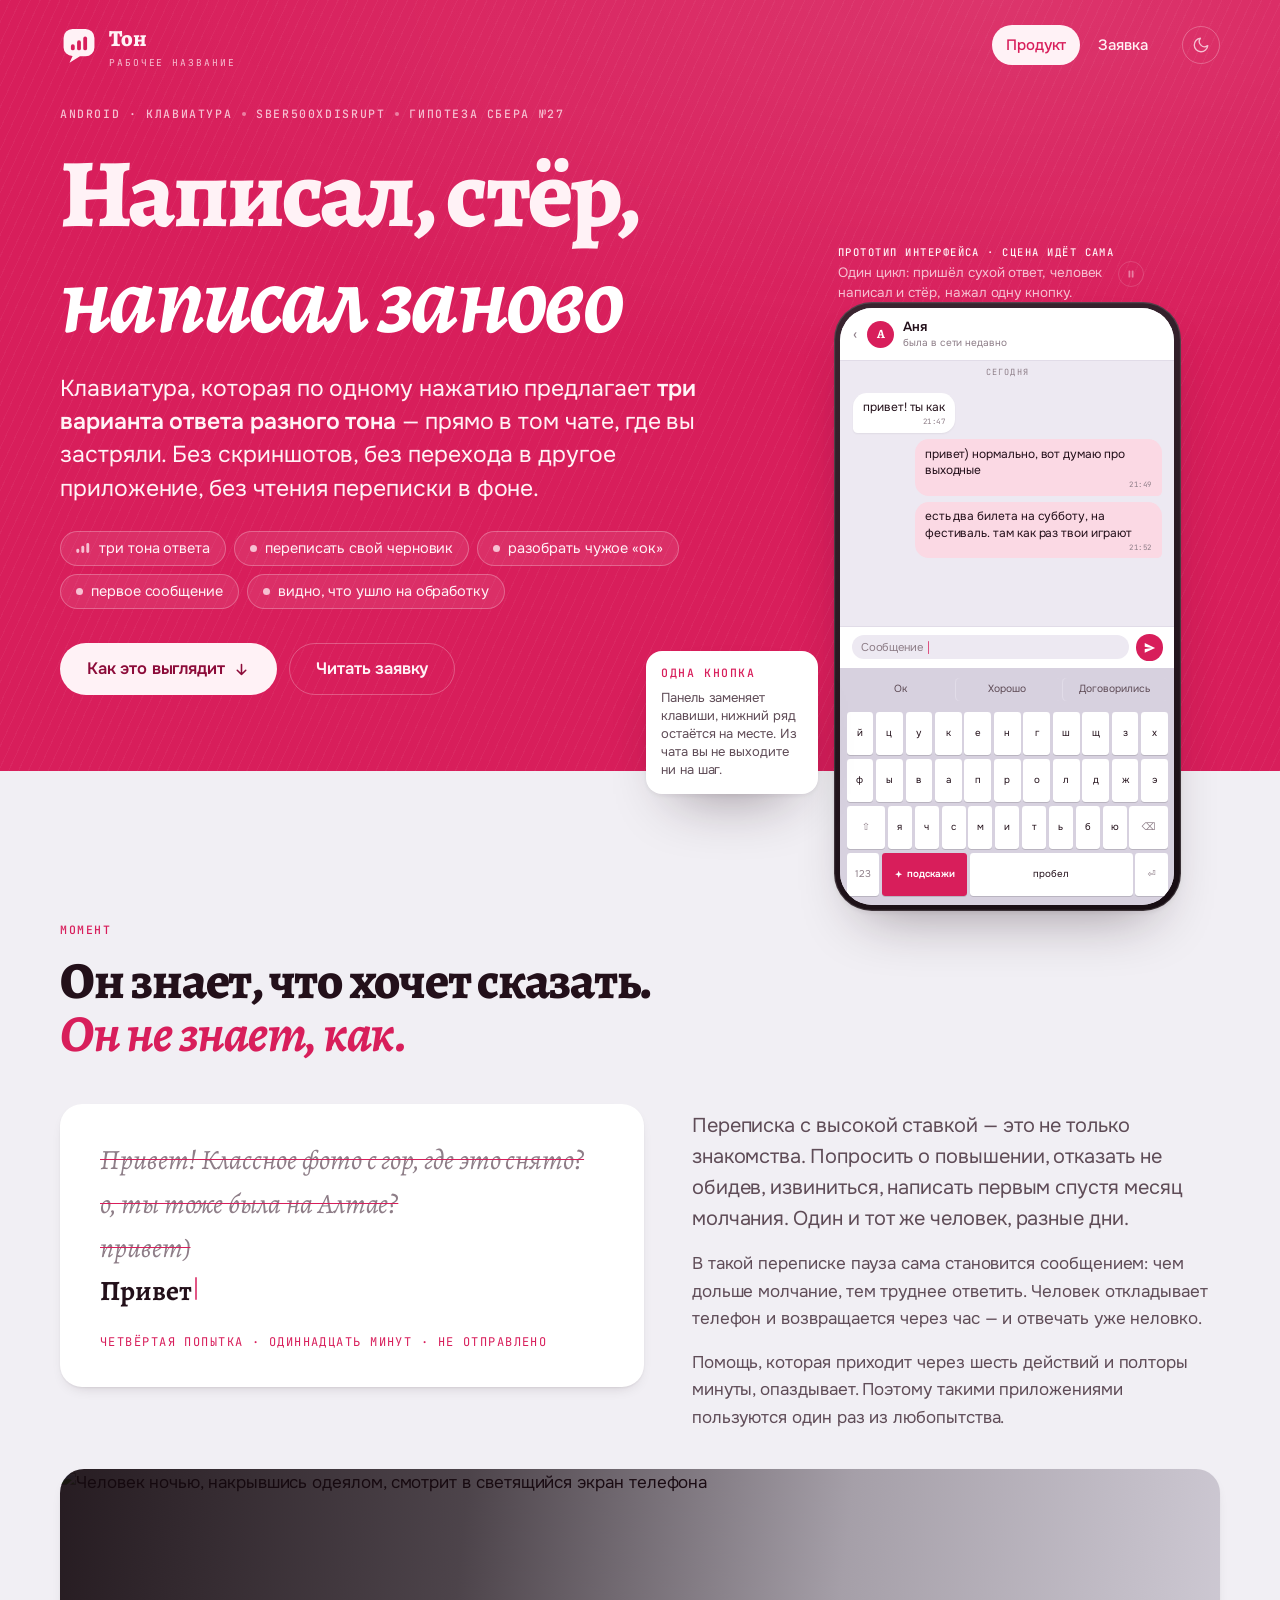
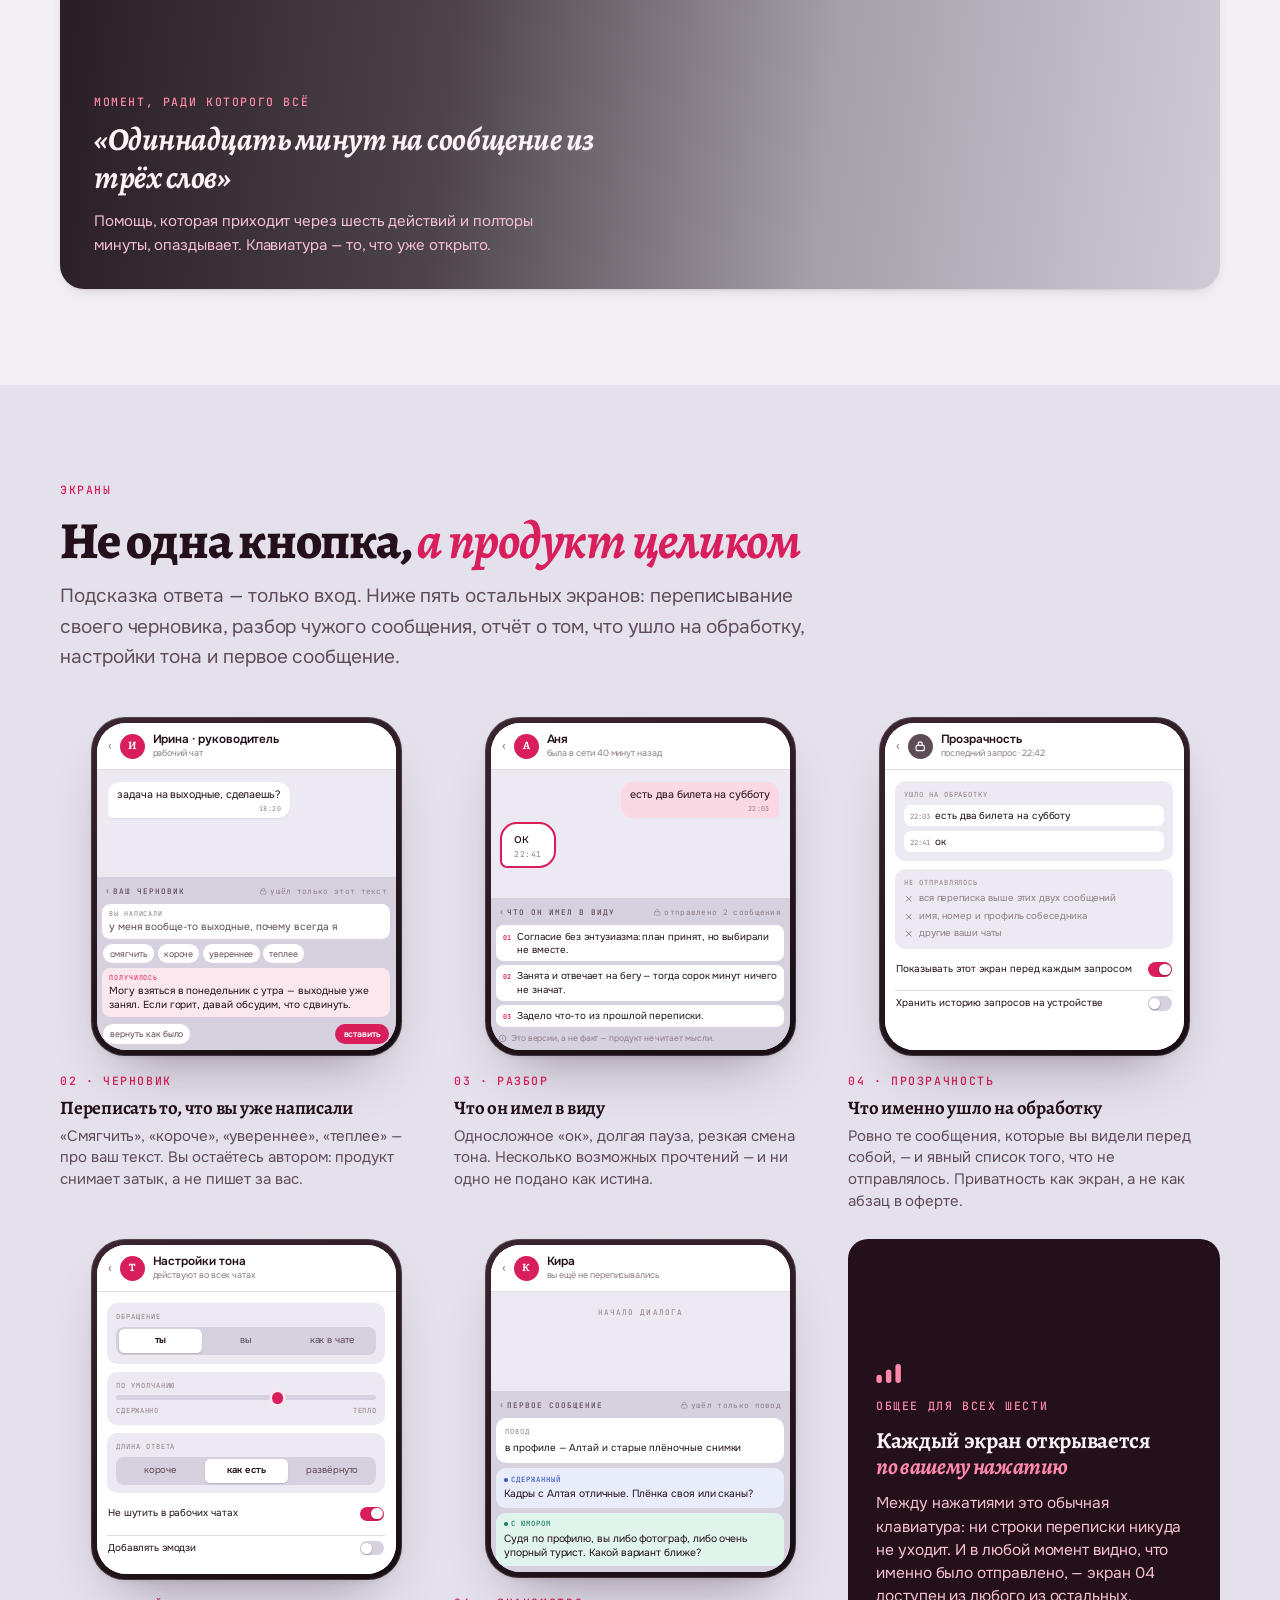
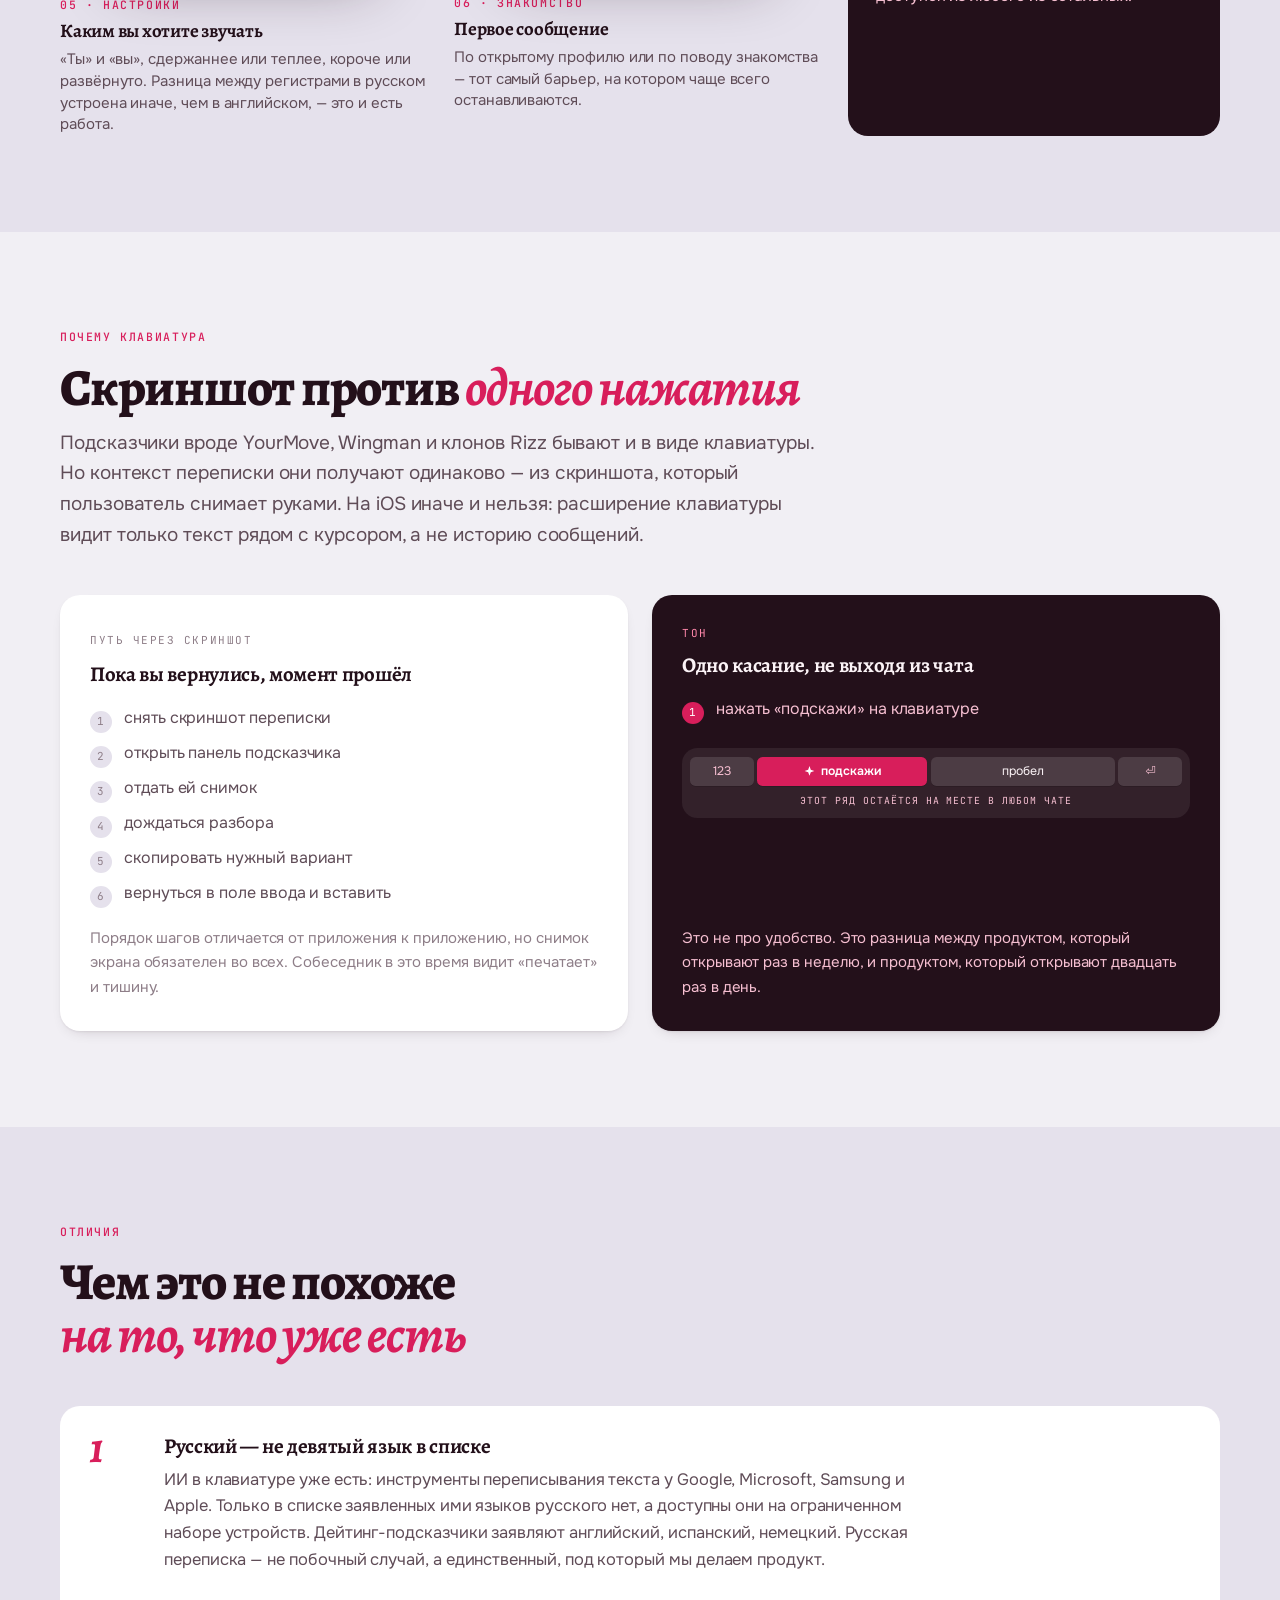
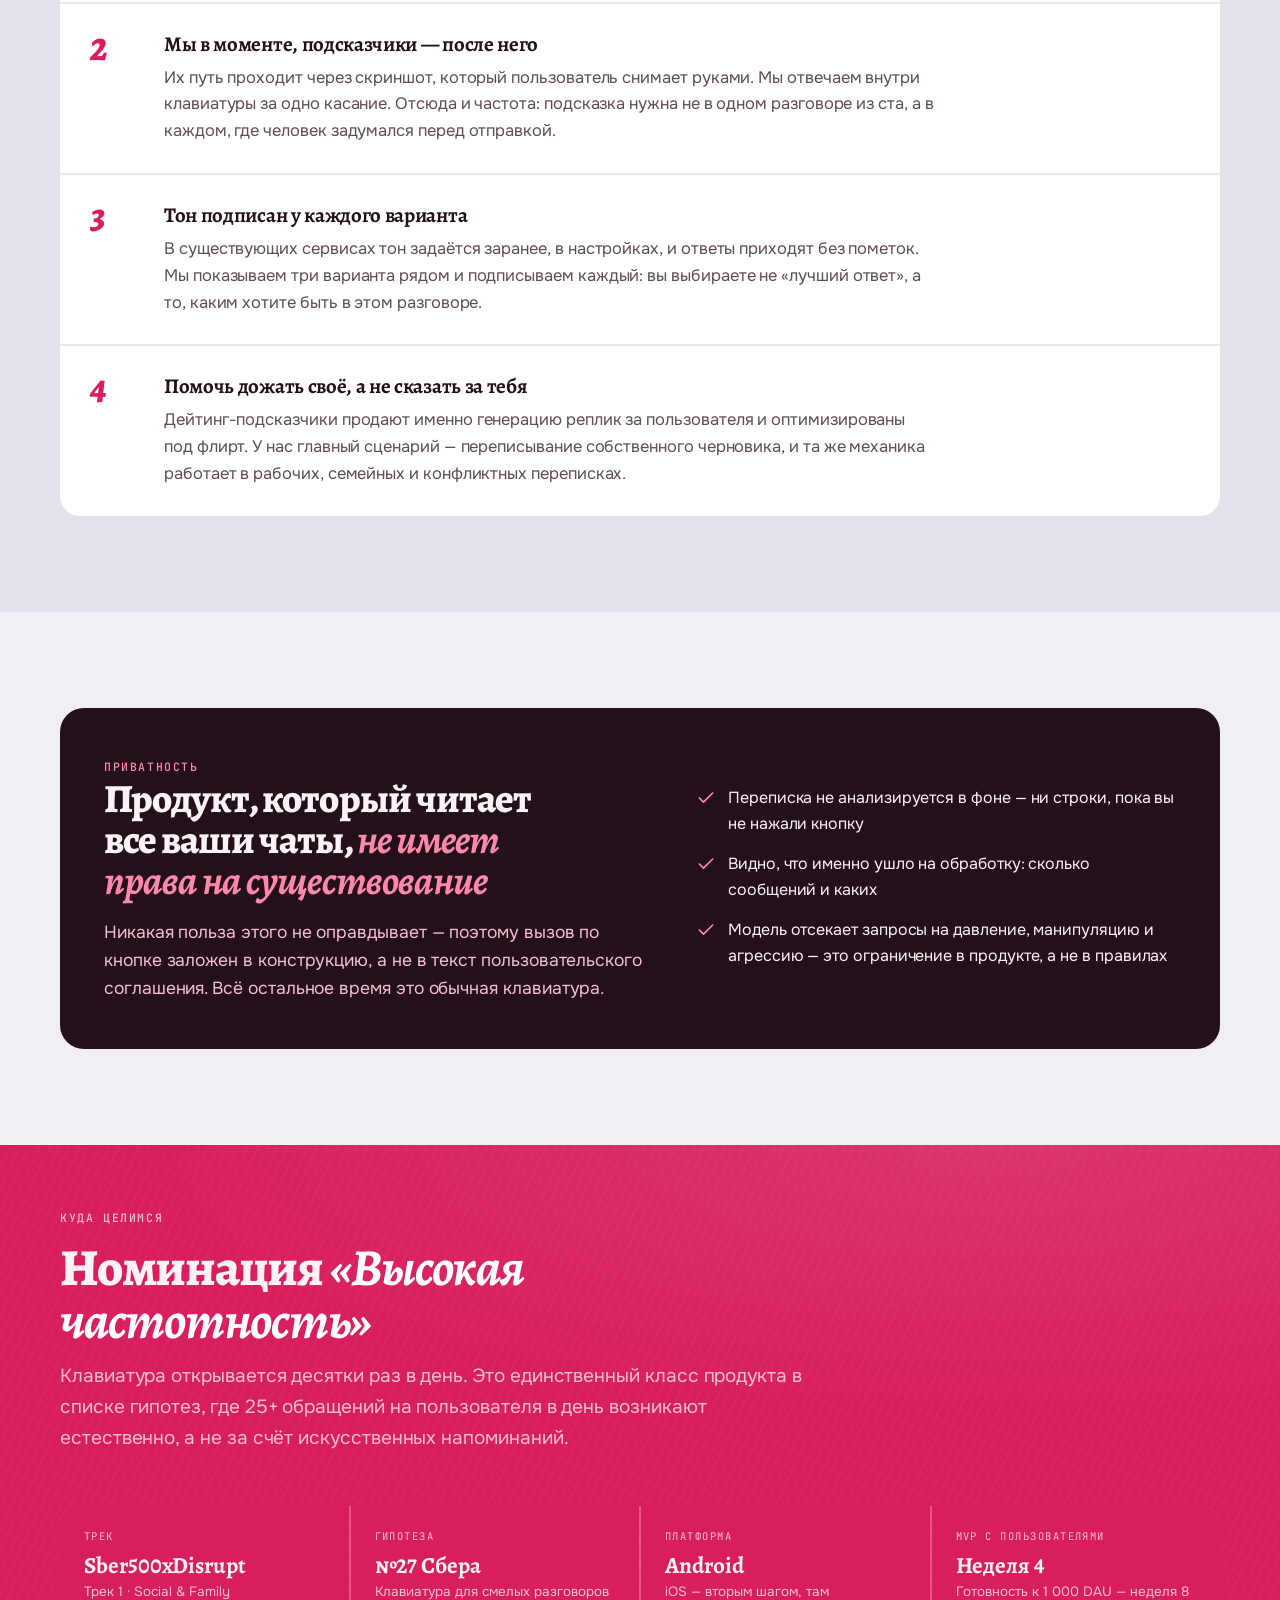
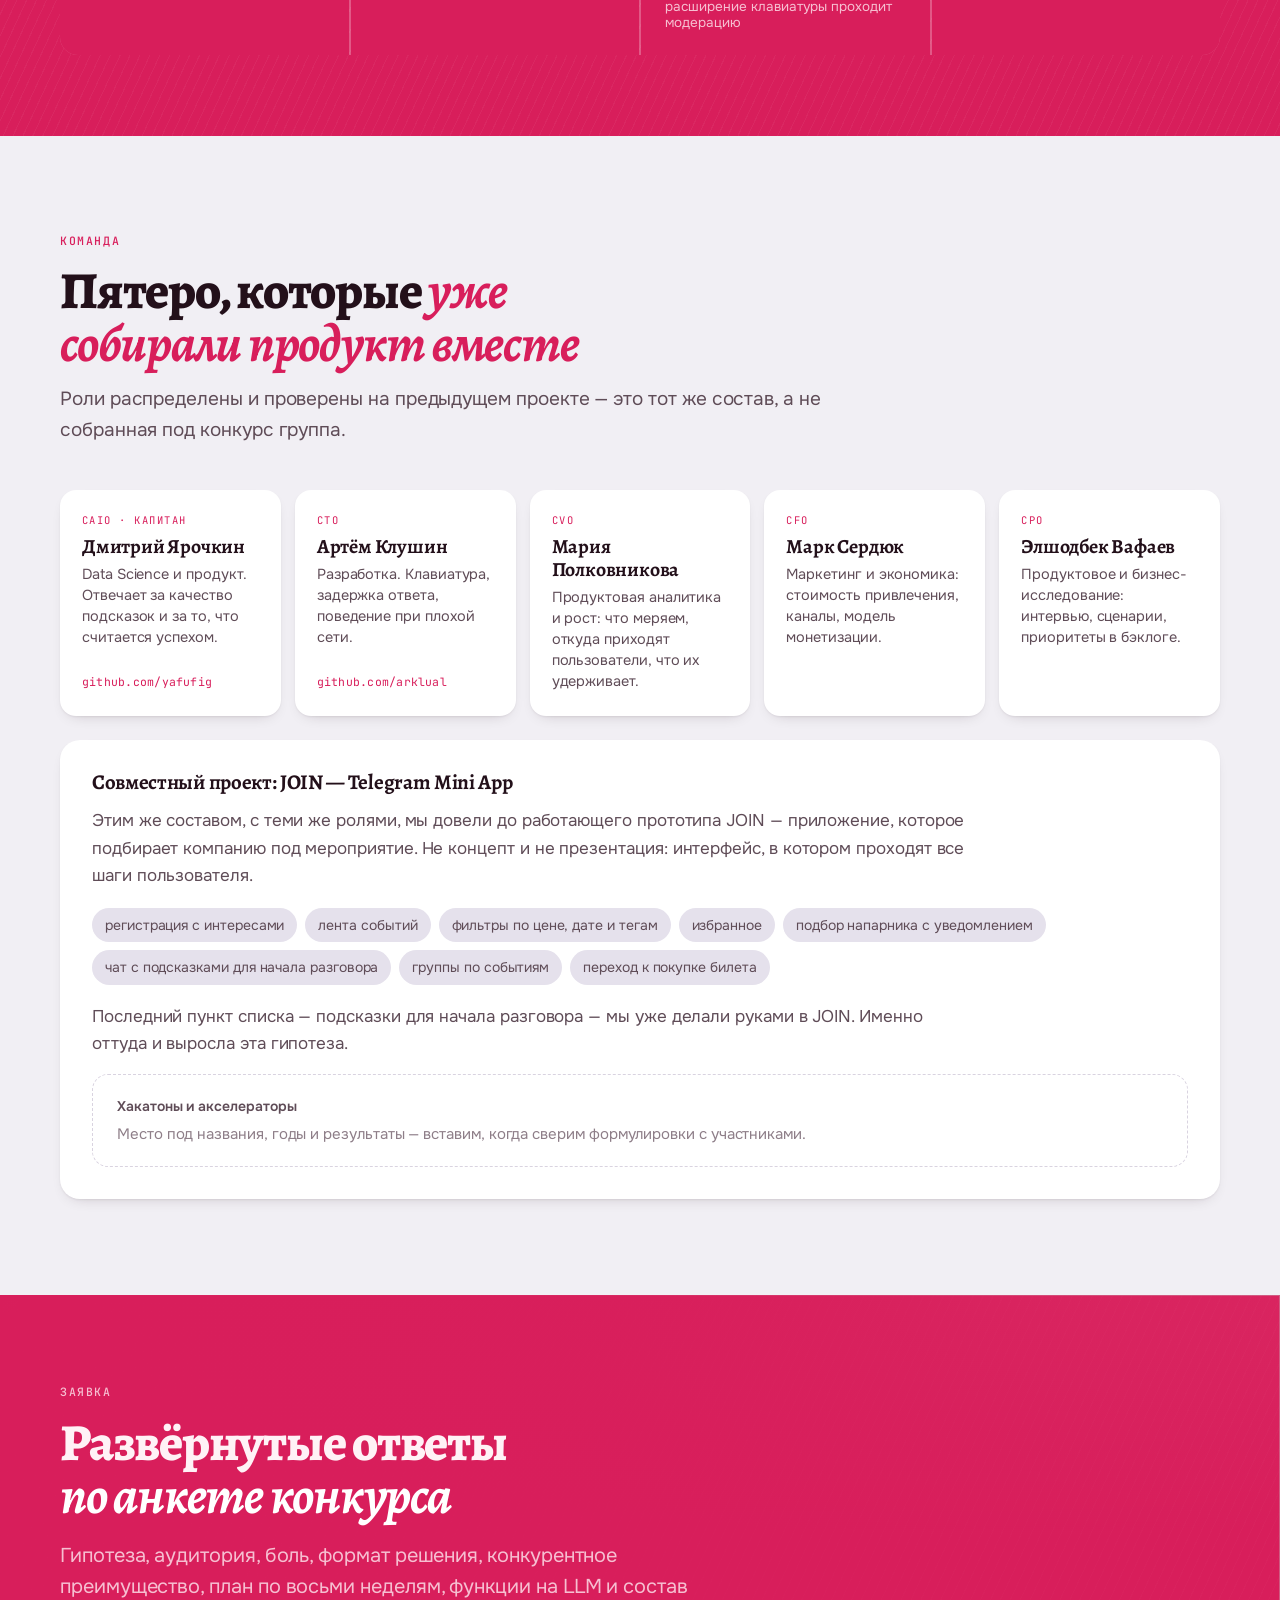
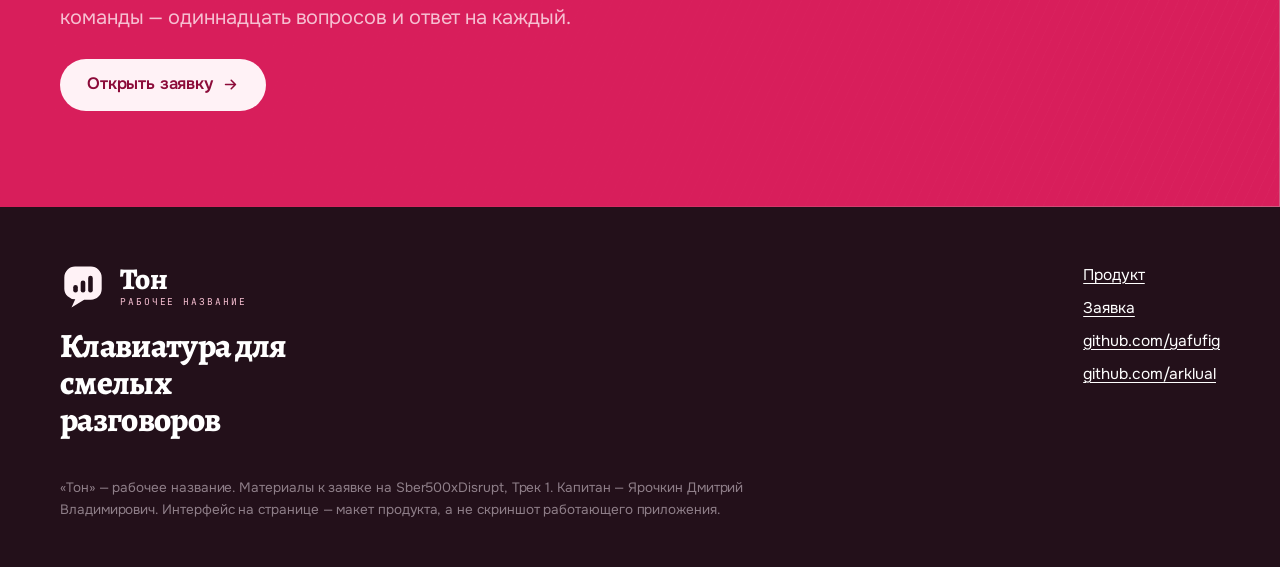
==== commit 42a22e3e: "Logotype, six app screens, photography, section rhythm" ====
--- a/index.html
+++ b/index.html
@@ -8,7 +8,10 @@
 <meta property="og:title" content="Тон — клавиатура для смелых разговоров">
 <meta property="og:description" content="Три варианта ответа разного тона прямо в клавиатуре. Одно касание вместо шести.">
 <meta property="og:type" content="website">
+<meta name="theme-color" content="#D81E5B">
+<link rel="icon" href="data:image/svg+xml,%3Csvg%20xmlns='http://www.w3.org/2000/svg'%20viewBox='0%200%2032%2032'%3E%3Cpath%20d='M10.5,2.5H21.5A7.5,7.5,0,0,1,29,10V18A7.5,7.5,0,0,1,21.5,25.5H16.8L8,31L10.6,25.3A7.5,7.5,0,0,1,3,18V10A7.5,7.5,0,0,1,10.5,2.5Z'%20fill='%23D81E5B'/%3E%3Cg%20fill='%23fff'%3E%3Crect%20x='9.2'%20y='15.3'%20width='3.2'%20height='5.2'%20rx='1.6'/%3E%3Crect%20x='14.4'%20y='12.1'%20width='3.2'%20height='8.4'%20rx='1.6'/%3E%3Crect%20x='19.6'%20y='8.9'%20width='3.2'%20height='11.6'%20rx='1.6'/%3E%3C/g%3E%3C/svg%3E">
 <link rel="preconnect" href="https://fonts.googleapis.com">
+<link rel="preconnect" href="https://images.unsplash.com" crossorigin>
 <link rel="preconnect" href="https://fonts.gstatic.com" crossorigin>
 <link href="https://fonts.googleapis.com/css2?family=Alegreya:ital,wght@0,500;0,700;0,800;1,500;1,700;1,800&family=JetBrains+Mono:wght@400;500;600&family=Onest:wght@400;500;600;700&display=swap" rel="stylesheet">
 <link rel="stylesheet" href="style.css">
@@ -23,8 +26,15 @@
   <div class="shell">
 
     <header class="site-head">
-      <a class="brandmark" href="index.html">
-        <span class="keycap" aria-hidden="true">Т</span>
+      <a class="brandmark" href="index.html" aria-label="Тон — на главную">
+        <svg class="logo-mark" viewBox="0 0 32 32" aria-hidden="true">
+          <path class="lm-body" d="M10.5 2.5H21.5A7.5 7.5 0 0 1 29 10V18A7.5 7.5 0 0 1 21.5 25.5H16.8L8 31L10.6 25.3A7.5 7.5 0 0 1 3 18V10A7.5 7.5 0 0 1 10.5 2.5Z"/>
+          <g class="lm-bars">
+            <rect x="9.2" y="15.3" width="3.2" height="5.2" rx="1.6"/>
+            <rect x="14.4" y="12.1" width="3.2" height="8.4" rx="1.6"/>
+            <rect x="19.6" y="8.9" width="3.2" height="11.6" rx="1.6"/>
+          </g>
+        </svg>
         <span class="wm">Тон<small>рабочее название</small></span>
       </a>
       <nav class="site-nav" aria-label="Разделы">
@@ -56,6 +66,17 @@
             прямо в том чате, где вы застряли. Без скриншотов, без перехода в другое приложение,
             без чтения переписки в фоне.
           </p>
+
+          <ul class="caps" data-a="45" aria-label="Что умеет клавиатура">
+            <li>
+              <svg class="ladder" viewBox="0 0 20 14" aria-hidden="true"><rect x="0" y="8" width="4" height="6" rx="2"/><rect x="7" y="4" width="4" height="10" rx="2"/><rect x="14" y="0" width="4" height="14" rx="2"/></svg>
+              три тона ответа
+            </li>
+            <li><i aria-hidden="true"></i>переписать свой черновик</li>
+            <li><i aria-hidden="true"></i>разобрать чужое «ок»</li>
+            <li><i aria-hidden="true"></i>первое сообщение</li>
+            <li><i aria-hidden="true"></i>видно, что ушло на обработку</li>
+          </ul>
 
           <div class="hero-actions" data-a="5">
             <a class="btn btn-solid" href="#how">
@@ -151,6 +172,11 @@
             </div>
           </div>
 
+          <div class="callout-card slim">
+            <span class="mono">Одна кнопка</span>
+            <p>Панель заменяет клавиши, нижний ряд остаётся на месте. Из чата вы не выходите ни на шаг.</p>
+          </div>
+
         </figure>
       </div>
     </section>
@@ -192,10 +218,253 @@
           </p>
         </div>
       </div>
+
+      <figure class="shot" data-rv="scale">
+        <img src="https://images.unsplash.com/photo-1571953146900-fe98e3d47c93?auto=format&amp;fit=crop&amp;w=1600&amp;q=70"
+             alt="Человек ночью, накрывшись одеялом, смотрит в светящийся экран телефона"
+             loading="lazy" width="1600" height="900">
+        <figcaption>
+          <span class="mono">Момент, ради которого всё</span>
+          <q>Одиннадцать минут на сообщение из трёх слов</q>
+          <p>Помощь, которая приходит через шесть действий и полторы минуты, опаздывает. Клавиатура — то, что уже открыто.</p>
+        </figcaption>
+      </figure>
     </div>
   </section>
 
-  <section class="band band-paper2">
+  <section class="band band-paper2" id="screens">
+    <div class="shell">
+      <div class="sec-head" data-rv="wipe">
+        <span class="mono">Экраны</span>
+        <h2>Не одна кнопка, <em>а продукт целиком</em></h2>
+        <p>Подсказка ответа — только вход. Ниже пять остальных экранов: переписывание своего черновика, разбор чужого сообщения, отчёт о том, что ушло на обработку, настройки тона и первое сообщение.</p>
+      </div>
+
+      <div class="screens" data-rv="rise" data-stagger>
+
+        <figure class="scr-card">
+          <div class="device" id="soften">
+            <div class="screen">
+              <div class="scr-top">
+                <span class="back" aria-hidden="true">‹</span>
+                <span class="av" aria-hidden="true">И</span>
+                <span class="who"><b>Ирина · руководитель</b><span>рабочий чат</span></span>
+              </div>
+              <div class="chat" style="height:8.4em">
+                <div class="inner" style="transform:none">
+                  <div class="bub in">задача на выходные, сделаешь?<time>18:20</time></div>
+                </div>
+              </div>
+              <div class="kb still">
+                <div class="kb-head">
+                  <span class="t"><span class="bk" aria-hidden="true">‹</span>Ваш черновик</span>
+                  <span class="priv">
+                    <svg viewBox="0 0 24 24" stroke-linecap="round" stroke-linejoin="round" aria-hidden="true"><rect x="4" y="10.5" width="16" height="10" rx="2.5"/><path d="M8 10.5V7.5a4 4 0 0 1 8 0v3"/></svg>
+                    ушёл только этот текст
+                  </span>
+                </div>
+                <div class="sheet">
+                  <div class="dbox">
+                    <span class="cap">вы написали</span>
+                    <span class="rw" data-rw></span>
+                  </div>
+                  <div class="rowpills">
+                    <span class="pill" data-sp="1">смягчить</span>
+                    <span class="pill" data-sp="2">короче</span>
+                    <span class="pill" data-sp="3">увереннее</span>
+                    <span class="pill" data-sp="4">теплее</span>
+                  </div>
+                  <div class="dbox out on" data-outbox>
+                    <span class="cap">получилось</span>
+                    <span class="rw" data-rwout></span>
+                  </div>
+                  <div class="kb-foot">
+                    <span class="ghost">вернуть как было</span>
+                    <span class="solid">вставить</span>
+                  </div>
+                </div>
+              </div>
+            </div>
+          </div>
+          <figcaption>
+            <span class="mono">02 · Черновик</span>
+            <b>Переписать то, что вы уже написали</b>
+            <span class="t">«Смягчить», «короче», «увереннее», «теплее» — про ваш текст. Вы остаётесь автором: продукт снимает затык, а не пишет за вас.</span>
+          </figcaption>
+        </figure>
+
+        <figure class="scr-card">
+          <div class="device">
+            <div class="screen">
+              <div class="scr-top">
+                <span class="back" aria-hidden="true">‹</span>
+                <span class="av" aria-hidden="true">А</span>
+                <span class="who"><b>Аня</b><span>была в сети 40 минут назад</span></span>
+              </div>
+              <div class="chat" style="height:8.4em">
+                <div class="inner" style="transform:none">
+                  <div class="bub out">есть два билета на субботу<time>22:03</time></div>
+                  <div class="bub in flat" style="box-shadow:0 0 0 .16em var(--brand)">ок<time>22:41</time></div>
+                </div>
+              </div>
+              <div class="kb still">
+                <div class="kb-head">
+                  <span class="t"><span class="bk" aria-hidden="true">‹</span>Что он имел в виду</span>
+                  <span class="priv">
+                    <svg viewBox="0 0 24 24" stroke-linecap="round" stroke-linejoin="round" aria-hidden="true"><rect x="4" y="10.5" width="16" height="10" rx="2.5"/><path d="M8 10.5V7.5a4 4 0 0 1 8 0v3"/></svg>
+                    отправлено 2 сообщения
+                  </span>
+                </div>
+                <div class="sheet">
+                  <div class="reads">
+                    <p class="rd"><b>01</b>Согласие без энтузиазма: план принят, но выбирали не вместе.</p>
+                    <p class="rd"><b>02</b>Занята и отвечает на бегу — тогда сорок минут ничего не значат.</p>
+                    <p class="rd"><b>03</b>Задело что-то из прошлой переписки.</p>
+                  </div>
+                  <p class="note-line">
+                    <svg viewBox="0 0 24 24" stroke-linecap="round" stroke-linejoin="round" aria-hidden="true"><circle cx="12" cy="12" r="9"/><path d="M12 11v5M12 7.6v.6"/></svg>
+                    Это версии, а не факт — продукт не читает мысли.
+                  </p>
+                </div>
+              </div>
+            </div>
+          </div>
+          <figcaption>
+            <span class="mono">03 · Разбор</span>
+            <b>Что он имел в виду</b>
+            <span class="t">Односложное «ок», долгая пауза, резкая смена тона. Несколько возможных прочтений — и ни одно не подано как истина.</span>
+          </figcaption>
+        </figure>
+
+        <figure class="scr-card">
+          <div class="device">
+            <div class="screen">
+              <div class="scr-top">
+                <span class="back" aria-hidden="true">‹</span>
+                <span class="av" aria-hidden="true" style="background:var(--ink-2)">
+                  <svg viewBox="0 0 24 24" style="width:1.1em;height:1.1em;stroke:#fff;fill:none;stroke-width:2.2" stroke-linecap="round" stroke-linejoin="round" aria-hidden="true"><rect x="4" y="10.5" width="16" height="10" rx="2.5"/><path d="M8 10.5V7.5a4 4 0 0 1 8 0v3"/></svg>
+                </span>
+                <span class="who"><b>Прозрачность</b><span>последний запрос · 22:42</span></span>
+              </div>
+              <div class="pane">
+                <div class="pcard">
+                  <span class="k">ушло на обработку</span>
+                  <span class="msg"><em>22:03</em>есть два билета на субботу</span>
+                  <span class="msg"><em>22:41</em>ок</span>
+                </div>
+                <div class="pcard">
+                  <span class="k">не отправлялось</span>
+                  <span class="no"><svg viewBox="0 0 24 24" stroke-linecap="round" aria-hidden="true"><path d="M6 6l12 12M18 6 6 18"/></svg>вся переписка выше этих двух сообщений</span>
+                  <span class="no"><svg viewBox="0 0 24 24" stroke-linecap="round" aria-hidden="true"><path d="M6 6l12 12M18 6 6 18"/></svg>имя, номер и профиль собеседника</span>
+                  <span class="no"><svg viewBox="0 0 24 24" stroke-linecap="round" aria-hidden="true"><path d="M6 6l12 12M18 6 6 18"/></svg>другие ваши чаты</span>
+                </div>
+                <div class="prow"><span>Показывать этот экран перед каждым запросом</span><i class="sw on" aria-hidden="true"></i></div>
+                <div class="prow"><span>Хранить историю запросов на устройстве</span><i class="sw" aria-hidden="true"></i></div>
+              </div>
+            </div>
+          </div>
+          <figcaption>
+            <span class="mono">04 · Прозрачность</span>
+            <b>Что именно ушло на обработку</b>
+            <span class="t">Ровно те сообщения, которые вы видели перед собой, — и явный список того, что не отправлялось. Приватность как экран, а не как абзац в оферте.</span>
+          </figcaption>
+        </figure>
+
+        <figure class="scr-card">
+          <div class="device">
+            <div class="screen">
+              <div class="scr-top">
+                <span class="back" aria-hidden="true">‹</span>
+                <span class="av" aria-hidden="true">Т</span>
+                <span class="who"><b>Настройки тона</b><span>действуют во всех чатах</span></span>
+              </div>
+              <div class="pane">
+                <div class="pcard">
+                  <span class="k">обращение</span>
+                  <span class="seg"><span class="on">ты</span><span>вы</span><span>как в чате</span></span>
+                </div>
+                <div class="pcard">
+                  <span class="k">по умолчанию</span>
+                  <span class="sld">
+                    <span class="track"><i></i></span>
+                    <span class="ends"><span>сдержанно</span><span>тепло</span></span>
+                  </span>
+                </div>
+                <div class="pcard">
+                  <span class="k">длина ответа</span>
+                  <span class="seg"><span>короче</span><span class="on">как есть</span><span>развёрнуто</span></span>
+                </div>
+                <div class="prow"><span>Не шутить в рабочих чатах</span><i class="sw on" aria-hidden="true"></i></div>
+                <div class="prow"><span>Добавлять эмодзи</span><i class="sw" aria-hidden="true"></i></div>
+              </div>
+            </div>
+          </div>
+          <figcaption>
+            <span class="mono">05 · Настройки</span>
+            <b>Каким вы хотите звучать</b>
+            <span class="t">«Ты» и «вы», сдержаннее или теплее, короче или развёрнуто. Разница между регистрами в русском устроена иначе, чем в английском, — это и есть работа.</span>
+          </figcaption>
+        </figure>
+
+        <figure class="scr-card">
+          <div class="device">
+            <div class="screen">
+              <div class="scr-top">
+                <span class="back" aria-hidden="true">‹</span>
+                <span class="av" aria-hidden="true">К</span>
+                <span class="who"><b>Кира</b><span>вы ещё не переписывались</span></span>
+              </div>
+              <div class="chat" style="height:6.6em">
+                <div class="inner" style="transform:none">
+                  <p class="day">начало диалога</p>
+                </div>
+              </div>
+              <div class="kb still">
+                <div class="kb-head">
+                  <span class="t"><span class="bk" aria-hidden="true">‹</span>Первое сообщение</span>
+                  <span class="priv">
+                    <svg viewBox="0 0 24 24" stroke-linecap="round" stroke-linejoin="round" aria-hidden="true"><rect x="4" y="10.5" width="16" height="10" rx="2.5"/><path d="M8 10.5V7.5a4 4 0 0 1 8 0v3"/></svg>
+                    ушёл только повод
+                  </span>
+                </div>
+                <div class="sheet">
+                  <div class="pcard" style="background:var(--kb-panel)">
+                    <span class="k">повод</span>
+                    <span style="font-size:.88em;line-height:1.3">в профиле — Алтай и старые плёночные снимки</span>
+                  </div>
+                  <ul class="opts">
+                    <li class="opt cool on">
+                      <span class="lbl"><i aria-hidden="true"></i>сдержанный</span>
+                      <p>Кадры с Алтая отличные. Плёнка своя или сканы?</p>
+                    </li>
+                    <li class="opt fun on">
+                      <span class="lbl"><i aria-hidden="true"></i>с юмором</span>
+                      <p>Судя по профилю, вы либо фотограф, либо очень упорный турист. Какой вариант ближе?</p>
+                    </li>
+                  </ul>
+                </div>
+              </div>
+            </div>
+          </div>
+          <figcaption>
+            <span class="mono">06 · Знакомство</span>
+            <b>Первое сообщение</b>
+            <span class="t">По открытому профилю или по поводу знакомства — тот самый барьер, на котором чаще всего останавливаются.</span>
+          </figcaption>
+        </figure>
+
+        <div class="scr-note">
+          <svg class="ladder" viewBox="0 0 20 14" aria-hidden="true"><rect x="0" y="8" width="4" height="6" rx="2"/><rect x="7" y="4" width="4" height="10" rx="2"/><rect x="14" y="0" width="4" height="14" rx="2"/></svg>
+          <span class="mono">Общее для всех шести</span>
+          <h3>Каждый экран открывается <em>по вашему нажатию</em></h3>
+          <p>Между нажатиями это обычная клавиатура: ни строки переписки никуда не уходит. И в любой момент видно, что именно было отправлено, — экран 04 доступен из любого из остальных.</p>
+        </div>
+
+      </div>
+    </div>
+  </section>
+
+  <section class="band">
     <div class="shell">
       <div class="sec-head" data-rv="wipe">
         <span class="mono">Почему клавиатура</span>
@@ -224,75 +493,22 @@
           <ol class="steps" data-stagger>
             <li>нажать «подскажи» на клавиатуре</li>
           </ol>
+
+          <div class="vs-kb" aria-hidden="true">
+            <div class="krow">
+              <span class="dim">123</span>
+              <span class="hint"><svg viewBox="0 0 24 24" aria-hidden="true"><path d="M12 2 9.6 8.6 3 11l6.6 2.4L12 20l2.4-6.6L21 11l-6.6-2.4z"/></svg>подскажи</span>
+              <span class="space">пробел</span>
+              <span class="dim">⏎</span>
+            </div>
+            <p class="vs-kb-cap">этот ряд остаётся на месте в любом чате</p>
+          </div>
+
           <p class="vs-note">
             Это не про удобство. Это разница между продуктом, который открывают раз в неделю,
             и продуктом, который открывают двадцать раз в день.
           </p>
         </div>
-      </div>
-    </div>
-  </section>
-
-  <section class="band">
-    <div class="shell">
-      <div class="sec-head" data-rv="wipe">
-        <span class="mono">Что делает</span>
-        <h2>Четыре вещи, <em>и ни одной лишней</em></h2>
-      </div>
-
-      <div class="cards" data-rv="rise" data-stagger>
-        <article class="card">
-          <span class="num">01</span>
-          <h3>Три варианта разного тона</h3>
-          <p>Не один «правильный» ответ, а три: сдержанный, тёплый, с юмором. Вы выбираете, каким хотите быть в этом разговоре.</p>
-        </article>
-        <article class="card">
-          <span class="num">02</span>
-          <h3>Переписать свой черновик</h3>
-          <p>«Смягчить», «короче», «увереннее» — про текст, который вы уже написали сами. По нашей гипотезе это самый частый сценарий.</p>
-        </article>
-        <article class="card">
-          <span class="num">03</span>
-          <h3>Что он имел в виду</h3>
-          <p>Разбор односложного «ок», долгой паузы, резкой смены тона. Несколько возможных прочтений, а не одно как истина.</p>
-        </article>
-        <article class="card">
-          <span class="num">04</span>
-          <h3>Первое сообщение</h3>
-          <p>По открытому профилю или по поводу знакомства — тот самый барьер, на котором чаще всего останавливаются.</p>
-        </article>
-      </div>
-
-      <div class="frags">
-        <figure class="frag-wrap" data-rv="rise">
-          <div class="frag" id="soften">
-            <span class="frag-title">Черновик → «смягчить»</span>
-            <div class="draftbox"><span class="cap">вы написали</span><span class="rw" data-rw></span></div>
-            <div class="kb-draft" data-softpills>
-              <span class="pill" data-sp="1">смягчить</span>
-              <span class="pill" data-sp="2">короче</span>
-              <span class="pill" data-sp="3">увереннее</span>
-            </div>
-            <div class="draftbox out on" data-outbox><span class="cap">получилось</span><span class="rw" data-rwout></span></div>
-          </div>
-          <figcaption>Пользователь остаётся автором. Продукт снимает затык, а не пишет за него.</figcaption>
-        </figure>
-
-        <figure class="frag-wrap" data-rv="rise" data-rv-delay="120">
-          <div class="frag">
-            <span class="frag-title">Разбор ответа собеседника</span>
-            <div class="draftbox"><span class="cap">вам ответили</span>ок</div>
-            <div class="arrow" aria-hidden="true">
-              <svg viewBox="0 0 24 24" fill="none" stroke="currentColor" stroke-width="2" stroke-linecap="round" stroke-linejoin="round"><path d="M12 4v14M6 12l6 6 6-6"/></svg>
-            </div>
-            <div class="readings" data-stagger>
-              <p class="reading"><b>01</b>Согласие без энтузиазма: план принят, но выбирали не вместе.</p>
-              <p class="reading"><b>02</b>Занята и отвечает на бегу — тогда пауза ничего не значит.</p>
-              <p class="reading"><b>03</b>Обида на что-то из прошлой переписки.</p>
-            </div>
-          </div>
-          <figcaption>Продукт не читает мысли и не делает вид, что читает: он показывает версии.</figcaption>
-        </figure>
       </div>
     </div>
   </section>
@@ -454,12 +670,15 @@
     </div>
   </section>
 
-  <section class="band band-paper2">
+  <section class="band field closing-field">
+    <img class="bg" src="https://images.unsplash.com/photo-1506377711776-dbdc2f3c20d9?auto=format&amp;fit=crop&amp;w=1800&amp;q=65"
+         alt="" aria-hidden="true" loading="lazy" width="1800" height="1000">
     <div class="shell">
       <div class="closing" data-rv="wipe">
+        <span class="mono">Заявка</span>
         <h2>Развёрнутые ответы <em>по анкете конкурса</em></h2>
-        <p class="lead">Гипотеза, аудитория, боль, формат решения, конкурентное преимущество, план по восьми неделям, функции на LLM и состав команды.</p>
-        <p style="margin-top:26px"><a class="btn btn-dark" href="application.html">Открыть заявку
+        <p class="lead">Гипотеза, аудитория, боль, формат решения, конкурентное преимущество, план по восьми неделям, функции на LLM и состав команды — одиннадцать вопросов и ответ на каждый.</p>
+        <p style="margin-top:26px"><a class="btn btn-solid" href="application.html">Открыть заявку
           <svg viewBox="0 0 24 24" fill="none" stroke="currentColor" stroke-width="2.2" stroke-linecap="round" stroke-linejoin="round" aria-hidden="true"><path d="M5 12h14M13 6l6 6-6 6"/></svg>
         </a></p>
       </div>
@@ -471,7 +690,20 @@
 <footer class="site-foot">
   <div class="shell">
     <div class="foot-grid">
-      <p class="big">Клавиатура для смелых разговоров</p>
+      <div>
+        <div class="foot-lock">
+          <svg class="logo-mark" viewBox="0 0 32 32" aria-hidden="true">
+            <path class="lm-body" d="M10.5 2.5H21.5A7.5 7.5 0 0 1 29 10V18A7.5 7.5 0 0 1 21.5 25.5H16.8L8 31L10.6 25.3A7.5 7.5 0 0 1 3 18V10A7.5 7.5 0 0 1 10.5 2.5Z"/>
+            <g class="lm-bars">
+              <rect x="9.2" y="15.3" width="3.2" height="5.2" rx="1.6"/>
+              <rect x="14.4" y="12.1" width="3.2" height="8.4" rx="1.6"/>
+              <rect x="19.6" y="8.9" width="3.2" height="11.6" rx="1.6"/>
+            </g>
+          </svg>
+          <span class="wm">Тон<small>рабочее название</small></span>
+        </div>
+        <p class="big">Клавиатура для смелых разговоров</p>
+      </div>
       <nav class="foot-links" aria-label="Ссылки">
         <a href="index.html">Продукт</a>
         <a href="application.html">Заявка</a>
--- a/style.css
+++ b/style.css
@@ -1433,3 +1433,473 @@
   font-variant-numeric: lining-nums;
   font-feature-settings: "lnum" 1;
 }
+
+
+/* ==========================================================================
+   ЛОГОТИП
+   Знак — клавиша, которая одновременно реплика: скруглённый квадрат
+   с хвостом облачка, внутри три полосы восходящей интонации (три тона).
+   Две краски и всё: тело и выворотка задаются переменными, поэтому
+   один и тот же файл работает на бумаге, на малиновом поле и на туши.
+   ========================================================================== */
+
+.logo-mark{ width:38px; height:38px; flex:none; display:block }
+.logo-mark .lm-body{ fill:var(--logo-body, var(--brand)) }
+.logo-mark .lm-bars{ fill:var(--logo-knock, var(--panel)) }
+
+.brandmark{ --logo-body:var(--brand); --logo-knock:var(--panel) }
+.on-brand .brandmark{ --logo-body:var(--hero-ink); --logo-knock:var(--hero-bg) }
+.site-foot{ --logo-body:#FFF2F6; --logo-knock:#23101A }
+:root[data-theme="dark"] .site-foot{ --logo-knock:#100A0D }
+@media (prefers-color-scheme: dark){ :root:not([data-theme="light"]) .site-foot{ --logo-knock:#100A0D } }
+
+.brandmark:hover .logo-mark{ transform:translateY(-2px) }
+.logo-mark{ transition:transform .2s var(--ease-soft) }
+
+/* замок в подвале — крупнее и с подписью */
+.foot-lock{ display:flex; align-items:center; gap:14px; margin-bottom:18px }
+.foot-lock .logo-mark{ width:46px; height:46px }
+.foot-lock .wm{
+  font-family:var(--font-display); font-weight:800; font-size:30px;
+  letter-spacing:-.02em; color:#fff; line-height:1;
+}
+.foot-lock .wm small{
+  display:block; font-family:var(--font-mono); font-weight:400;
+  font-size:9.5px; letter-spacing:.2em; text-transform:uppercase;
+  color:var(--hero-ink-2); margin-top:3px;
+}
+
+/* ---------- тональная лесенка: сигнатурный элемент ---------- */
+
+.ladder{ width:19px; height:13px; flex:none }
+.ladder rect{ fill:currentColor }
+
+/* ---------- чипы возможностей в первом экране ---------- */
+
+.caps{
+  display:flex; flex-wrap:wrap; gap:8px;
+  margin-top:26px;
+}
+.caps li{
+  display:inline-flex; align-items:center; gap:8px;
+  padding:7px 15px 8px; border-radius:99px;
+  border:1px solid var(--hero-line);
+  background:rgba(255,255,255,.08);
+  font-size:14.5px; color:var(--hero-ink); line-height:1.25;
+}
+.caps li .ladder{ width:15px; height:10px; color:var(--hero-ink-2) }
+.caps li i{ width:7px; height:7px; border-radius:50%; background:currentColor; flex:none; opacity:.75 }
+@media (max-width:620px){
+  .caps{ gap:6px; margin-top:20px }
+  .caps li{ font-size:13px; padding:5px 12px 6px }
+}
+
+/* ---------- фотографии ---------- */
+
+.shot{
+  margin:38px 0 0; border-radius:24px; overflow:hidden; position:relative;
+  background:var(--paper-2); box-shadow:var(--shadow-s);
+}
+.shot img{
+  display:block; width:100%; height:clamp(240px, 34vw, 420px);
+  object-fit:cover; object-position:58% 44%;
+}
+.shot::after{
+  content:""; position:absolute; inset:0; pointer-events:none;
+  background:linear-gradient(96deg, rgba(18,7,12,.90) 0%, rgba(18,7,12,.72) 34%, rgba(18,7,12,.30) 66%, rgba(18,7,12,.10) 100%);
+}
+.shot figcaption{
+  position:absolute; left:0; bottom:0; z-index:2;
+  padding:30px 34px 32px; max-width:52ch;
+  color:#FFF2F6;
+}
+.shot figcaption .mono{ color:var(--brand-lift); display:block; margin-bottom:10px }
+.shot figcaption q{
+  font-family:var(--font-display); font-style:italic; font-weight:700;
+  font-size:clamp(21px, 2.7vw, 32px); line-height:1.18; letter-spacing:-.015em;
+  quotes:"«" "»"; display:block;
+}
+.shot figcaption p{ margin-top:12px; font-size:15px; color:var(--hero-ink-2); max-width:46ch }
+
+.shot-side{
+  margin:0; border-radius:20px; overflow:hidden; position:relative;
+  box-shadow:var(--shadow-s); background:var(--paper-2);
+}
+.shot-side img{ display:block; width:100%; height:clamp(200px,26vw,300px); object-fit:cover }
+.shot-side figcaption{
+  padding:16px 20px 20px; font-size:14.5px; color:var(--ink-3);
+  background:var(--panel);
+}
+
+@media (max-width:620px){
+  .shot figcaption{ padding:22px 22px 24px }
+  .shot img{ height:300px }
+}
+
+/* ---------- лента экранов приложения ---------- */
+
+.screens{
+  display:grid; gap:26px 22px;
+  grid-template-columns:repeat(auto-fit, minmax(302px, 1fr));
+  align-items:start;
+}
+.scr-card{ margin:0; display:flex; flex-direction:column; gap:16px }
+.scr-card .device{ font-size:clamp(9.4px, 1.1vw, 11.3px); width:27.5em; max-width:100%; margin-inline:auto }
+.scr-card figcaption{ display:flex; flex-direction:column; gap:6px }
+.scr-card figcaption .mono{ color:var(--brand) }
+.scr-card figcaption b{
+  font-family:var(--font-display); font-weight:700; font-size:19px;
+  line-height:1.2; letter-spacing:-.012em;
+}
+.scr-card figcaption span.t{ font-size:15px; color:var(--ink-2); line-height:1.45 }
+
+/* экран без чата: настройки и прозрачность */
+.pane{
+  background:var(--scr); flex:1; display:flex; flex-direction:column;
+  gap:.7em; padding:1em .95em 1.2em; color:var(--ink);
+}
+.pane .ttl{
+  display:flex; align-items:center; gap:.55em;
+  font-family:var(--font-mono); font-size:.7em; letter-spacing:.13em;
+  text-transform:uppercase; color:var(--ink-3);
+}
+.pane .ttl b{
+  font-family:var(--font-display); font-size:1.55em; letter-spacing:-.01em;
+  color:var(--ink); text-transform:none; font-weight:700; letter-spacing:0;
+}
+.pcard{
+  background:var(--scr-chat); border-radius:.9em; padding:.7em .8em .75em;
+  display:flex; flex-direction:column; gap:.4em;
+}
+.pcard .k{
+  font-family:var(--font-mono); font-size:.62em; letter-spacing:.13em;
+  text-transform:uppercase; color:var(--ink-3);
+}
+.pcard .msg{
+  background:var(--bub-in); border-radius:.7em; padding:.4em .6em;
+  font-size:.88em; line-height:1.35; display:flex; gap:.5em; align-items:baseline;
+}
+.pcard .msg em{ font-style:normal; font-family:var(--font-mono); font-size:.72em; color:var(--ink-3); flex:none }
+.pcard .no{ display:flex; gap:.5em; align-items:flex-start; font-size:.85em; color:var(--ink-3); line-height:1.35 }
+.pcard .no svg{ width:1em; height:1em; flex:none; margin-top:.18em; stroke:currentColor; fill:none; stroke-width:2.4 }
+
+.prow{
+  display:flex; align-items:center; gap:.7em;
+  padding:.55em .1em; font-size:.88em; line-height:1.3;
+}
+.prow span{ flex:1 }
+.prow + .prow{ border-top:1px solid var(--scr-line) }
+.sw{
+  width:2.5em; height:1.45em; border-radius:99px; flex:none;
+  background:var(--kb-bg); position:relative;
+}
+.sw::after{
+  content:""; position:absolute; top:.16em; left:.18em;
+  width:1.12em; height:1.12em; border-radius:50%; background:var(--scr);
+  box-shadow:0 1px 2px rgba(0,0,0,.3);
+}
+.sw.on{ background:var(--brand) }
+.sw.on::after{ left:auto; right:.18em; background:#fff }
+
+.seg{
+  display:flex; gap:.2em; background:var(--kb-bg); border-radius:.7em; padding:.2em;
+}
+.seg span{
+  flex:1; text-align:center; padding:.4em 0 .45em; border-radius:.55em;
+  font-size:.85em; color:var(--ink-2);
+}
+.seg span.on{ background:var(--scr); color:var(--ink); font-weight:600; box-shadow:0 1px 2px rgba(0,0,0,.14) }
+
+.sld{ display:flex; flex-direction:column; gap:.45em }
+.sld .track{ height:.42em; border-radius:99px; background:var(--kb-bg); position:relative }
+.sld .track i{
+  position:absolute; top:50%; left:62%; transform:translate(-50%,-50%);
+  width:1.05em; height:1.05em; border-radius:50%; background:var(--brand);
+  box-shadow:0 0 0 .22em var(--brand-tint);
+}
+.sld .ends{
+  display:flex; justify-content:space-between;
+  font-family:var(--font-mono); font-size:.62em; letter-spacing:.1em;
+  text-transform:uppercase; color:var(--ink-3);
+}
+
+.note-line{
+  font-size:.76em; line-height:1.35; color:var(--ink-3);
+  display:flex; gap:.45em; align-items:flex-start; padding:0 .2em;
+}
+.note-line svg{ width:1.05em; height:1.05em; flex:none; margin-top:.15em; stroke:currentColor; fill:none; stroke-width:1.9 }
+
+/* панель клавиатуры в статичных экранах */
+.kb.still{ min-height:0; padding-bottom:.55em }
+.kb.still .sheet{ position:static; opacity:1; transform:none; pointer-events:auto; padding:0 }
+.kb.still .sheet::before{ display:none }
+.kb .rowpills{ display:flex; gap:.3em; flex-wrap:wrap; padding:0 .1em }
+.kb .rowpills .pill{ font-size:.78em }
+.kb .kb-foot{
+  display:flex; gap:.35em; align-items:center; padding:.15em .1em 0;
+}
+.kb .kb-foot .ghost{
+  font-size:.78em; padding:.35em .8em; border-radius:99px;
+  background:var(--kb-key); color:var(--ink-2);
+}
+.kb .kb-foot .solid{
+  margin-left:auto; font-size:.78em; padding:.35em .95em; border-radius:99px;
+  background:var(--brand); color:#fff; font-weight:600;
+}
+
+.reads{ display:flex; flex-direction:column; gap:.35em }
+.reads .rd{
+  background:var(--kb-panel); border-radius:.75em; padding:.45em .65em .5em;
+  font-size:.87em; line-height:1.35; display:flex; gap:.55em; align-items:baseline;
+}
+.reads .rd b{ font-family:var(--font-mono); font-size:.68em; color:var(--brand); flex:none; letter-spacing:.08em }
+
+.pick{ display:flex; flex-direction:column; gap:.35em }
+.pick .why{
+  background:var(--kb-panel); border-radius:.7em; padding:.42em .6em;
+  font-size:.82em; color:var(--ink-2); line-height:1.3;
+}
+
+/* ---------- финальная малиновая полоса с фотографией ---------- */
+
+.closing-field{ position:relative; overflow:hidden; isolation:isolate }
+.closing-field .bg{
+  position:absolute; inset:0; z-index:-2; width:100%; height:100%;
+  object-fit:cover; object-position:center 38%;
+}
+.closing-field::after{
+  content:""; position:absolute; inset:0; z-index:-1; pointer-events:none;
+  background:linear-gradient(92deg, var(--hero-bg) 0%, rgba(216,30,91,.94) 46%, rgba(216,30,91,.62) 100%);
+}
+:root[data-theme="dark"] .closing-field::after{
+  background:linear-gradient(92deg, var(--hero-bg) 0%, rgba(124,11,51,.95) 46%, rgba(124,11,51,.7) 100%);
+}
+@media (prefers-color-scheme: dark){
+  :root:not([data-theme="light"]) .closing-field::after{
+    background:linear-gradient(92deg, var(--hero-bg) 0%, rgba(124,11,51,.95) 46%, rgba(124,11,51,.7) 100%);
+  }
+}
+.closing-field .closing{ max-width:62ch }
+.closing-field h2{ color:var(--hero-ink) }
+.closing-field h2 em{ color:#fff }
+.closing-field .lead{ color:var(--hero-ink-2) }
+
+/* ---------- выноска у макета (приём из разобранных лендингов) ---------- */
+
+.callout-card{
+  position:absolute; z-index:4;
+  background:var(--panel); color:var(--ink);
+  border-radius:16px; padding:15px 18px 17px;
+  box-shadow:var(--shadow-l); width:244px;
+  display:flex; flex-direction:column; gap:6px;
+}
+.callout-card .mono{ color:var(--brand) }
+.callout-card p{ font-size:14px; line-height:1.4; color:var(--ink-2) }
+@media (max-width:1060px){ .callout-card{ display:none } }
+
+/* ---------- первый экран заявки: прогресс ---------- */
+
+.sheetcard .bar{
+  height:6px; border-radius:99px; background:rgba(255,255,255,.18);
+  overflow:hidden; margin:2px 0 14px;
+}
+.sheetcard .bar i{
+  display:block; height:100%; width:100%; border-radius:99px;
+  background:var(--hero-ink); transform-origin:0 50%;
+}
+.motion .sheetcard .bar i{ animation:barGrow 1.5s var(--ease) 600ms both }
+@keyframes barGrow{ from{ transform:scaleX(.06) } to{ transform:scaleX(1) } }
+
+
+/* ---------- коробки черновика внутри экрана «переписать» ---------- */
+
+.dbox{
+  background:var(--kb-panel); border-radius:.8em; padding:.5em .7em .55em;
+  font-size:.9em; line-height:1.35; color:var(--ink-2);
+}
+.dbox .cap{
+  display:block; font-family:var(--font-mono); font-size:.66em; letter-spacing:.13em;
+  text-transform:uppercase; color:var(--ink-3); margin-bottom:.25em;
+}
+.dbox.out{ background:var(--brand-tint); color:var(--ink) }
+.dbox.out .cap{ color:var(--brand) }
+.dbox.out .rw{ color:var(--ink) }
+
+/* базовое состояние — итоговое; прячет и анимирует только .motion */
+.motion [data-outbox]{ opacity:0; transition:opacity .35s var(--ease-soft) }
+.motion [data-outbox].on{ opacity:1 }
+
+/* вход чипов первого экрана */
+.motion .caps[data-a]{ animation:aRise .65s var(--ease) 520ms both }
+.motion .hero-actions[data-a]{ animation:aRise .6s var(--ease) 660ms both }
+
+/* стрелка вправо в финальной кнопке уходит вправо, а не вниз */
+.closing-field .btn-solid:hover svg{ transform:translateX(4px) }
+.closing-field .closing > .mono{ color:var(--hero-ink-2); display:block; margin-bottom:14px }
+
+/* заголовок секции экранов на второй бумаге */
+.screens .device{ box-shadow:var(--shadow-l), inset 0 0 0 .09em rgba(255,255,255,.14) }
+
+/* статичные экраны выравниваются по одной высоте: чат тянется,
+   иначе подписи под телефонами идут по разным линиям */
+.scr-card .screen{ min-height:29em }
+.scr-card .chat{ flex:1 1 auto }
+.scr-card .chat .inner{ position:static; transform:none }
+.scr-note{ justify-content:center }
+
+@media (max-width:520px){
+  .screens{ grid-template-columns:minmax(0,1fr) }
+  .scr-card .device{ font-size:11.6px }
+}
+
+/* ---------- заявка: выноска у карточки анкеты и экраны внутри ответа ---------- */
+
+.app-figure{ position:relative }
+.q-screens{ margin-top:30px; max-width:none }
+.q .body .shot-side{ margin-top:6px }
+.qa-layout .closing-field{ padding:78px 0 84px }
+.closing-field{ padding:88px 0 96px }
+
+
+/* ---------- карточка-заметка в свободной ячейке ленты экранов ---------- */
+
+.scr-note{
+  background:var(--ink); color:var(--on-dark);
+  border-radius:20px; padding:28px 28px 30px;
+  display:flex; flex-direction:column; gap:12px;
+  align-self:stretch;
+}
+:root[data-theme="dark"] .scr-note{ background:#2C1A24 }
+@media (prefers-color-scheme: dark){ :root:not([data-theme="light"]) .scr-note{ background:#2C1A24 } }
+.scr-note .mono{ color:var(--brand-lift) }
+.scr-note h3{ color:var(--on-dark); font-size:23px; line-height:1.15 }
+.scr-note h3 em{ font-style:italic; color:var(--brand-lift) }
+.scr-note p{ color:var(--hero-ink-2); font-size:15.5px; line-height:1.5 }
+.scr-note .ladder{ width:28px; height:19px; color:var(--brand-lift); margin-bottom:2px }
+
+/* узкая выноска у прототипа: помещается в поле слева от телефона */
+.callout-card.slim{
+  width:172px; right:calc(100% + 16px); bottom:118px;
+  padding:13px 15px 15px;
+}
+.callout-card.slim p{ font-size:13px; line-height:1.38 }
+
+/* выноска, встающая под карточкой анкеты: в первом экране заявки
+   для плавающей карточки нет свободного поля — она бы закрыла список */
+.callout-card.stack{
+  position:static; width:auto; max-width:none; margin-top:14px;
+  background:rgba(255,255,255,.07); color:var(--hero-ink);
+  border:1px solid var(--hero-line); box-shadow:none;
+}
+.callout-card.stack .mono{ color:var(--hero-ink-2) }
+.callout-card.stack p{ color:var(--hero-ink) }
+
+.closing .lead{ margin-top:18px }
+.closing > .mono + h2{ margin-top:0 }
+
+/* ---------- 390: чипы одной строкой, иначе продукт уезжает за экран ----------
+   Четыре-пять чипов в переносе съедали 140 px и сдвигали телефон
+   на 740-ю точку при высоте экрана 844. Одна прокручиваемая строка
+   сохраняет все пункты и стоит 40 px. */
+@media (max-width:620px){
+  .caps{
+    flex-wrap:nowrap; overflow-x:auto; overscroll-behavior-x:contain;
+    scrollbar-width:none; -ms-overflow-style:none;
+    margin-top:18px; padding:2px 22px 6px; gap:7px;
+    margin-inline:-22px; width:calc(100% + 44px);
+    -webkit-mask-image:linear-gradient(90deg, transparent 0, #000 22px, #000 calc(100% - 30px), transparent 100%);
+            mask-image:linear-gradient(90deg, transparent 0, #000 22px, #000 calc(100% - 30px), transparent 100%);
+  }
+  .caps::-webkit-scrollbar{ display:none }
+  .caps li{ flex:none; white-space:nowrap }
+  .hero-actions{ margin-top:20px }
+}
+
+/* ---------- фрагмент нижнего ряда клавиатуры в карточке сравнения ----------
+   Один шаг против шести оставлял в правой карточке пустую половину.
+   Вместо пустоты — тот самый ряд, о котором идёт речь. */
+
+.vs-kb{
+  margin-top:26px; font-size:13px;
+  background:var(--kb-bg); border-radius:1.2em; padding:.75em .6em .7em;
+}
+.vs-card.win .vs-kb{ background:rgba(255,255,255,.07) }
+.vs-kb .krow{ display:flex; gap:.28em; justify-content:center }
+.vs-kb .krow span{
+  flex:1; min-width:0; text-align:center;
+  background:rgba(255,255,255,.12); color:var(--on-dark);
+  border-radius:.45em; padding:.62em 0 .66em;
+  font-size:.95em; line-height:1;
+  display:flex; align-items:center; justify-content:center;
+}
+.vs-kb .krow span.dim{ flex:.9; color:var(--hero-ink-2) }
+.vs-kb .krow span.space{ flex:2.6 }
+.vs-kb .krow span.hint{
+  flex:2.4; background:var(--brand); color:#fff; font-weight:600; gap:.4em;
+}
+.vs-kb .krow span.hint svg{ width:1.05em; height:1.05em; fill:currentColor }
+.vs-kb-cap{
+  margin-top:.7em; text-align:center;
+  font-family:var(--font-mono); font-size:.75em; letter-spacing:.1em;
+  text-transform:uppercase; color:var(--hero-ink-2);
+}
+.motion .vs-card.win.rv-in .vs-kb .krow span.hint{ animation:hintPulse 1.6s ease-out 1.2s 2 }
+
+/* в тёмной теме обе карточки сравнения были почти одного цвета —
+   а весь смысл блока в том, что они разные */
+:root[data-theme="dark"] .vs-card.win{ background:#3A1122; box-shadow:inset 0 0 0 1px rgba(255,78,128,.32), var(--shadow-s) }
+@media (prefers-color-scheme: dark){
+  :root:not([data-theme="light"]) .vs-card.win{ background:#3A1122; box-shadow:inset 0 0 0 1px rgba(255,78,128,.32), var(--shadow-s) }
+}
+
+/* ---------- 390: рельса анкеты одной прокручиваемой строкой ----------
+   Одиннадцать чипов в переносе занимали восемь строк и почти три
+   сотни точек до первого ответа. */
+@media (max-width:620px){
+  .rail ol{
+    flex-wrap:nowrap; overflow-x:auto; overscroll-behavior-x:contain;
+    scrollbar-width:none; -ms-overflow-style:none;
+    padding:2px 16px 8px; margin-inline:-16px; width:calc(100% + 32px);
+    -webkit-mask-image:linear-gradient(90deg, transparent 0, #000 16px, #000 calc(100% - 28px), transparent 100%);
+            mask-image:linear-gradient(90deg, transparent 0, #000 16px, #000 calc(100% - 28px), transparent 100%);
+  }
+  .rail ol::-webkit-scrollbar{ display:none }
+  .rail li{ flex:none }
+  .rail a{ white-space:nowrap }
+}
+
+/* ---------- тёмная тема: у карточек должен быть край ----------
+   --panel (#20141C) на --paper (#150C11) различается слабо, и в тёмной
+   теме блоки сливались с полосой. Тонкий кант возвращает границу. */
+@media (prefers-color-scheme: dark){
+  :root:not([data-theme="light"]) .vs-card:not(.win),
+  :root:not([data-theme="light"]) .person,
+  :root:not([data-theme="light"]) .notecard,
+  :root:not([data-theme="light"]) .joinbox,
+  :root:not([data-theme="light"]) .drafting,
+  :root:not([data-theme="light"]) .fnpane,
+  :root:not([data-theme="light"]) .defs > div,
+  :root:not([data-theme="light"]) .shot-side figcaption{
+    box-shadow:inset 0 0 0 1px var(--line), var(--shadow-s);
+  }
+}
+:root[data-theme="dark"] .vs-card:not(.win),
+:root[data-theme="dark"] .person,
+:root[data-theme="dark"] .notecard,
+:root[data-theme="dark"] .joinbox,
+:root[data-theme="dark"] .drafting,
+:root[data-theme="dark"] .fnpane,
+:root[data-theme="dark"] .defs > div,
+:root[data-theme="dark"] .shot-side figcaption{
+  box-shadow:inset 0 0 0 1px var(--line), var(--shadow-s);
+}
+
+/* Колонка auto считается по max-content содержимого, а выноска под
+   карточкой анкеты даёт max-content в целое предложение: правая колонка
+   раздувалась до 870 px и сплющивала заголовок слева до 234 px.
+   Колонке задана явная ширина. */
+@media (min-width:1061px){
+  .app-hero .hero-grid{ grid-template-columns:minmax(0,1fr) 420px }
+}
+.app-figure{ width:100% }
+.app-figure .sheetcard{ width:100% }
